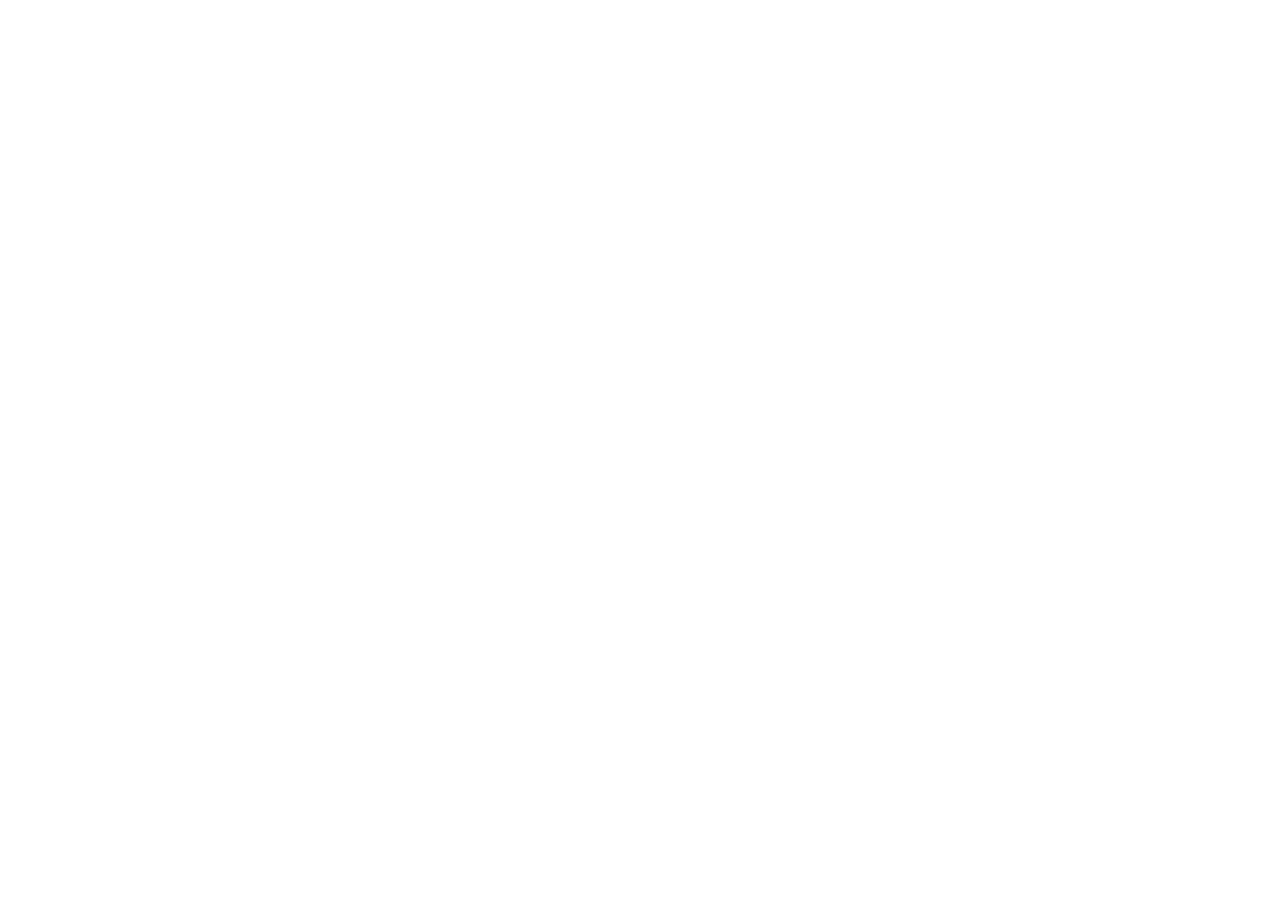
==== index.html @ b76dc9c8 "feat: scaffold public Travel Notebook site" ====
<!doctype html>
<html lang="vi"><head><meta charset="utf-8"><meta name="viewport" content="width=device-width,initial-scale=1"><meta name="theme-color" content="#f8f7f2"><meta name="description" content="Travel Notebook: thư viện du lịch có nguồn, bản đồ, check-in, ẩm thực, khách sạn, chi phí và điều cần tránh."><meta property="og:title" content="Travel Notebook — Cẩm nang du lịch có nguồn"><meta property="og:description" content="Khám phá Macau tháng 12/2026 cùng cẩm nang du lịch chi tiết."><title>Travel Notebook — Cẩm nang du lịch có nguồn</title><link rel="icon" href="data:image/svg+xml,%3Csvg xmlns='http://www.w3.org/2000/svg' viewBox='0 0 64 64'%3E%3Crect width='64' height='64' rx='15' fill='%23163d34'/%3E%3Ctext x='32' y='43' text-anchor='middle' font-size='42' fill='%23ffdf9f'%3E%E2%97%88%3C/text%3E%3C/svg%3E"><link rel="stylesheet" href="./assets/site.css"><link rel="preconnect" href="https://upload.wikimedia.org"><link rel="preconnect" href="https://thumb.wikimedia.org"></head><body data-page="home"><div id="app"></div><script type="module" src="./assets/app.js"></script></body></html>
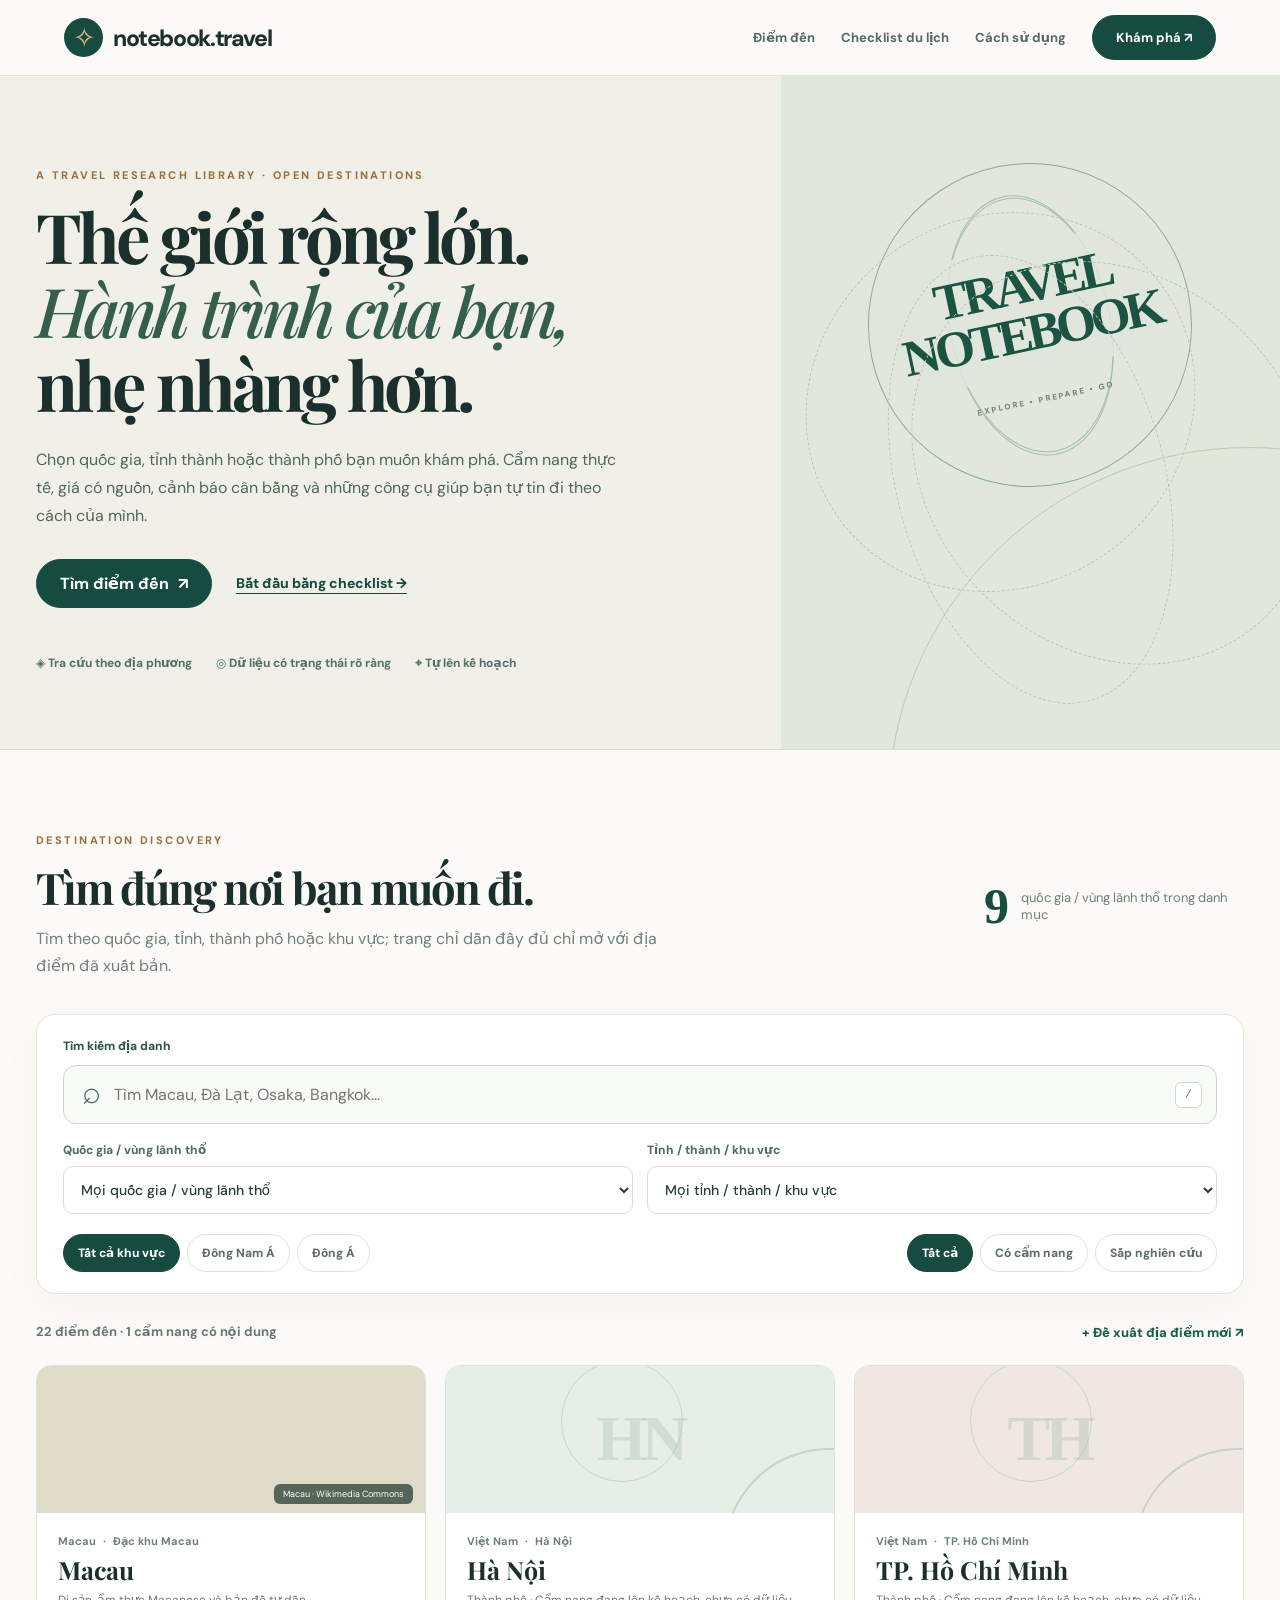
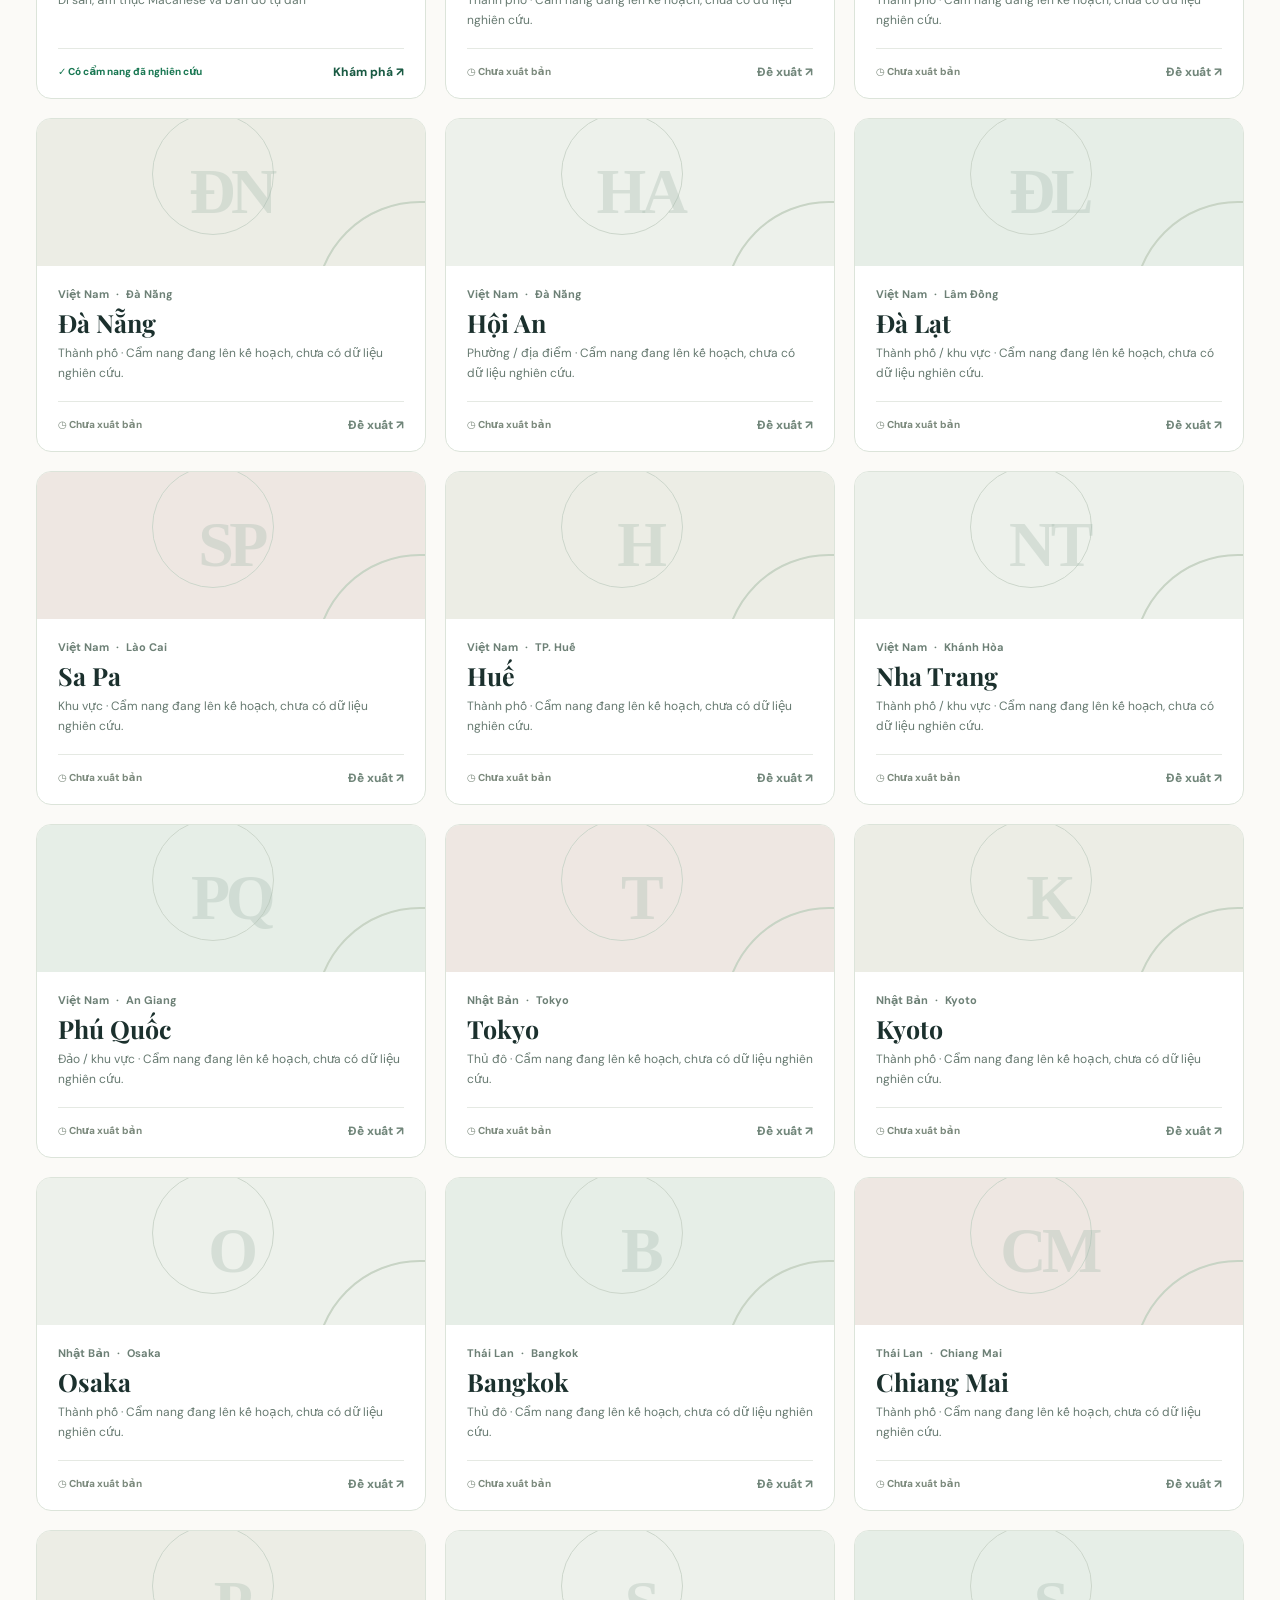
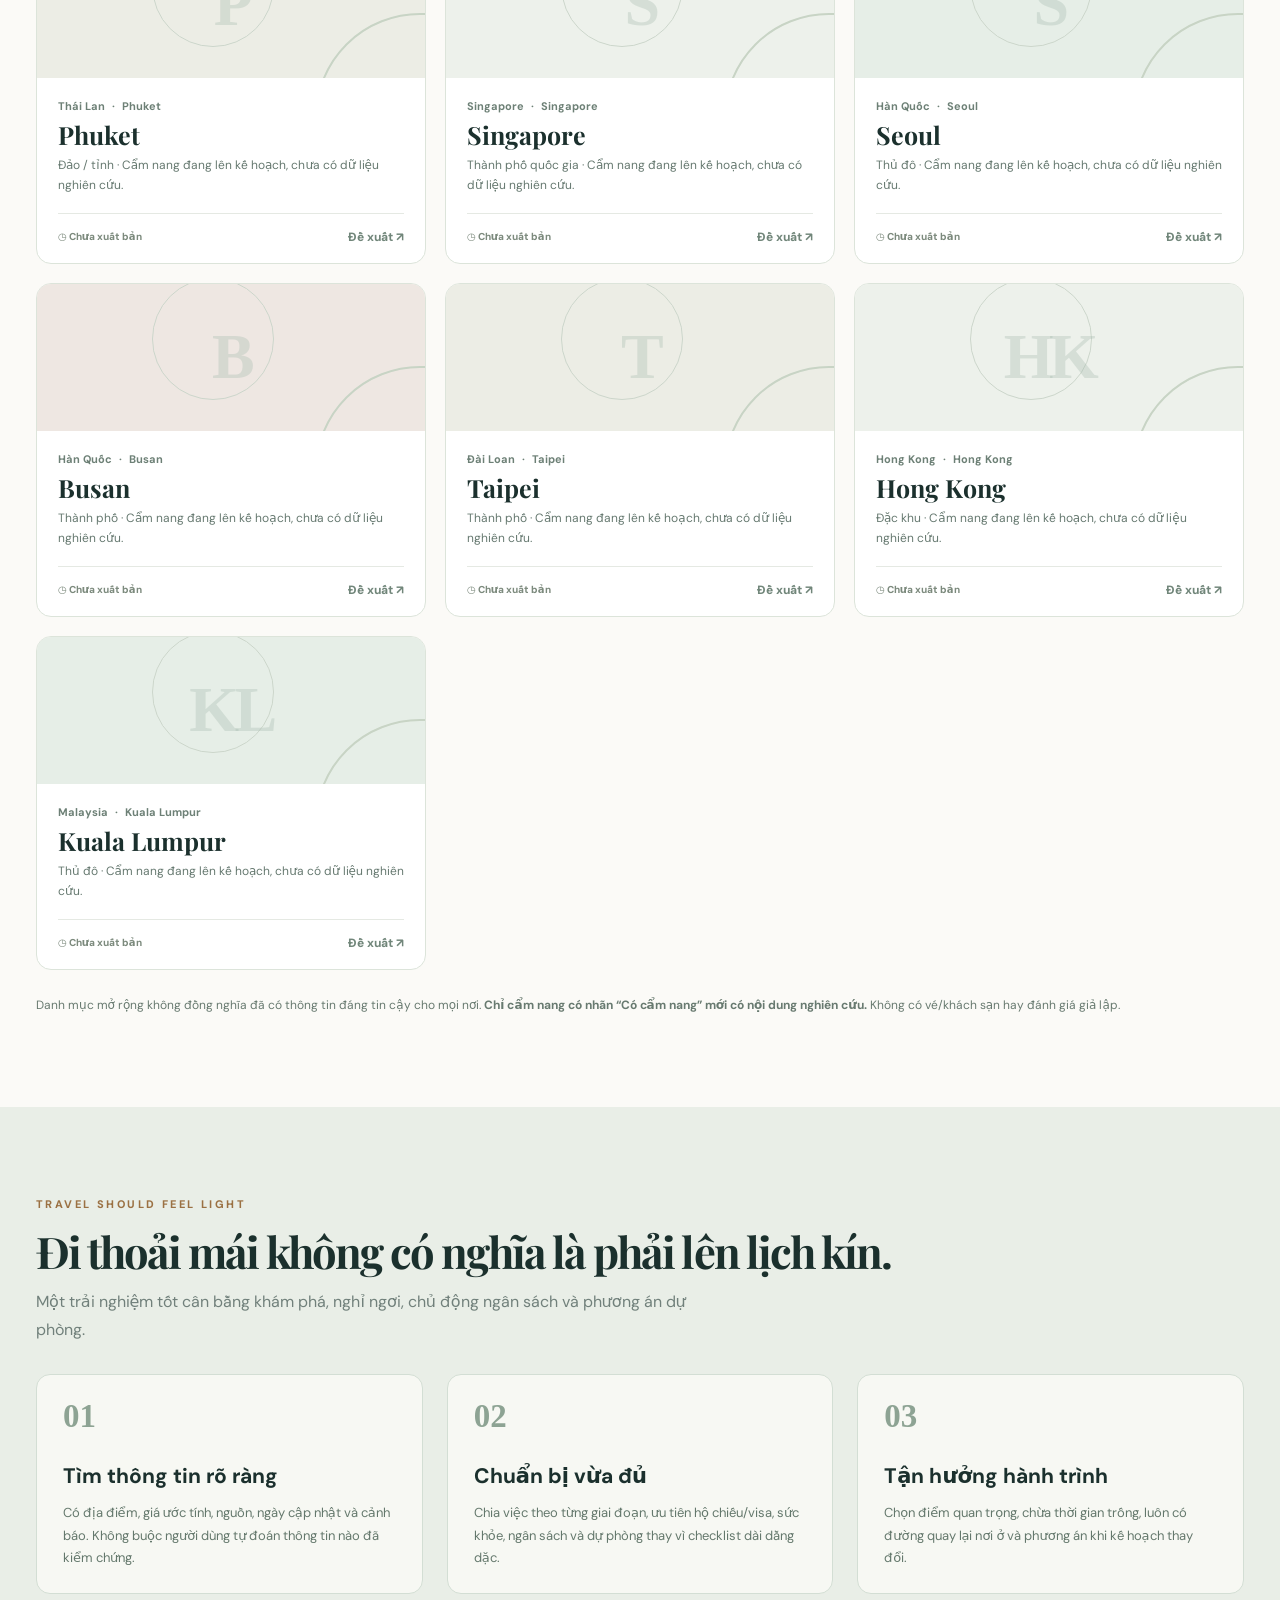
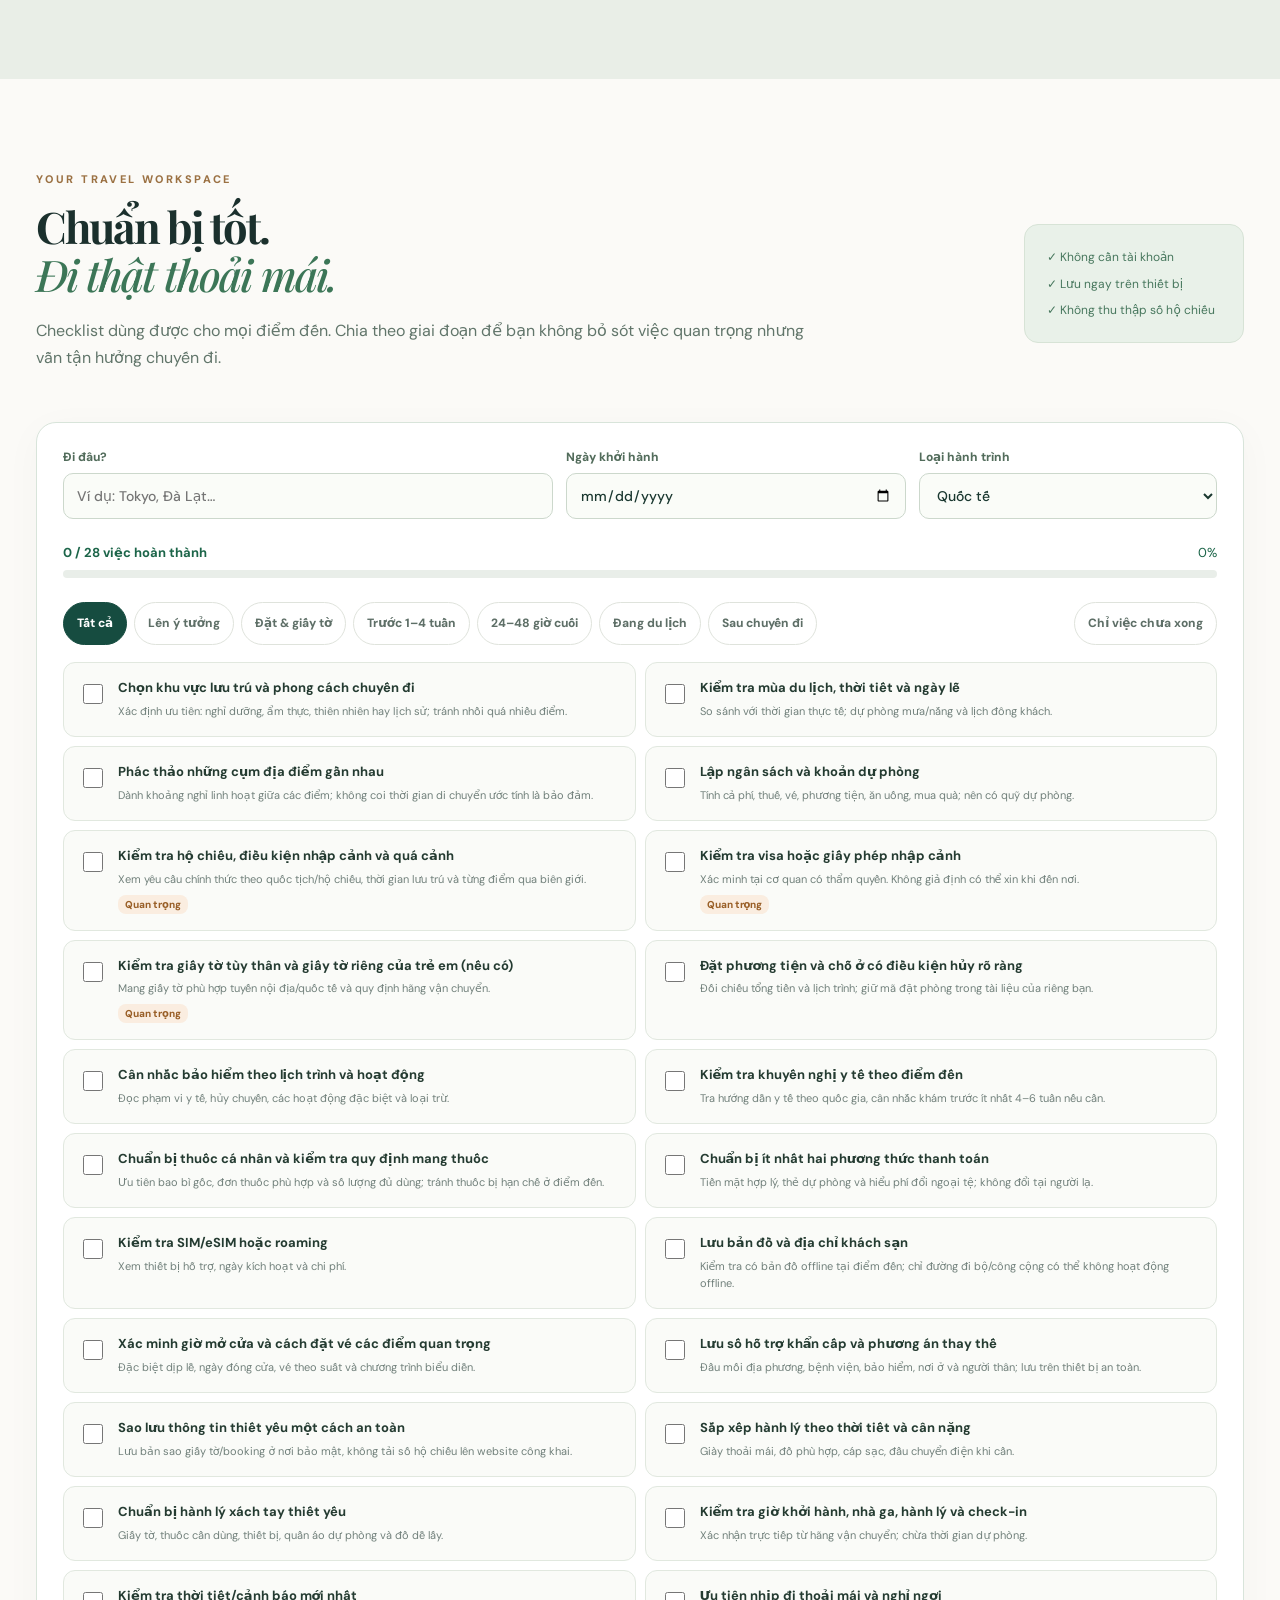
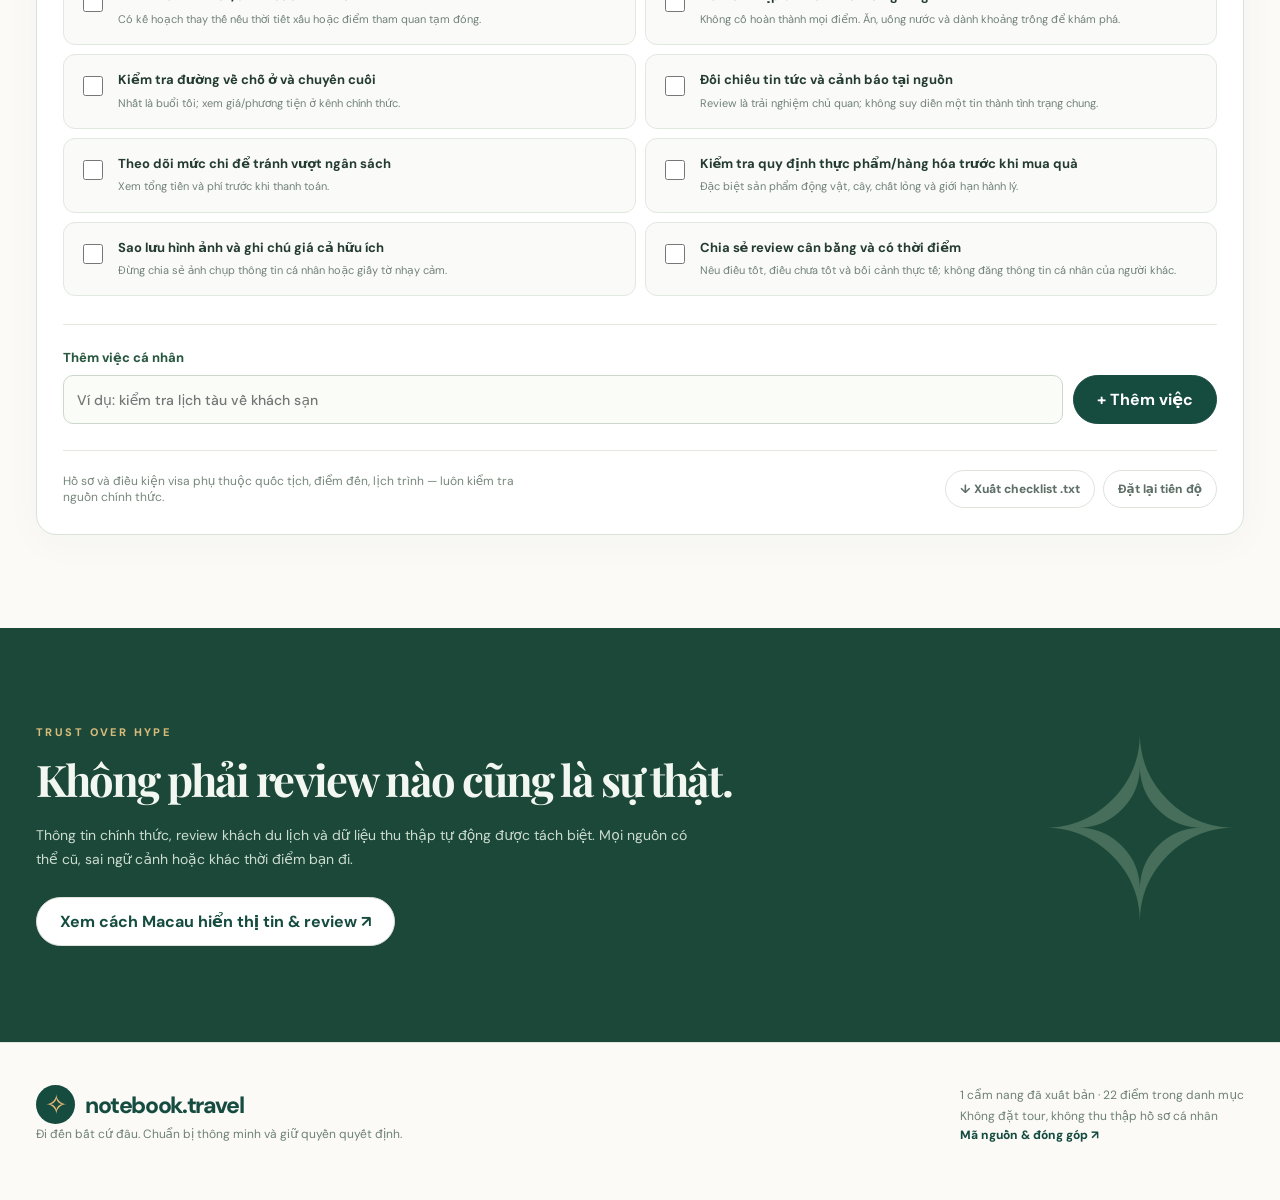
==== commit c584bd95: "seo: make homepage multi-destination, accessible and load new editorial CSS" ====
--- a/index.html
+++ b/index.html
@@ -1,2 +1,2 @@
 <!doctype html>
-<html lang="vi"><head><meta charset="utf-8"><meta name="viewport" content="width=device-width,initial-scale=1"><meta name="theme-color" content="#f8f7f2"><meta name="description" content="Travel Notebook: thư viện du lịch có nguồn, bản đồ, check-in, ẩm thực, khách sạn, chi phí và điều cần tránh."><meta property="og:title" content="Travel Notebook — Cẩm nang du lịch có nguồn"><meta property="og:description" content="Khám phá Macau tháng 12/2026 cùng cẩm nang du lịch chi tiết."><title>Travel Notebook — Cẩm nang du lịch có nguồn</title><link rel="icon" href="data:image/svg+xml,%3Csvg xmlns='http://www.w3.org/2000/svg' viewBox='0 0 64 64'%3E%3Crect width='64' height='64' rx='15' fill='%23163d34'/%3E%3Ctext x='32' y='43' text-anchor='middle' font-size='42' fill='%23ffdf9f'%3E%E2%97%88%3C/text%3E%3C/svg%3E"><link rel="stylesheet" href="./assets/site.css"><link rel="preconnect" href="https://upload.wikimedia.org"><link rel="preconnect" href="https://thumb.wikimedia.org"></head><body data-page="home"><div id="app"></div><script type="module" src="./assets/app.js"></script></body></html>+<html lang="vi"><head><meta charset="utf-8"><meta name="viewport" content="width=device-width,initial-scale=1"><meta name="theme-color" content="#f8f7f2"><meta name="description" content="Travel Notebook: thư viện du lịch có nguồn, bản đồ, check-in, ẩm thực, khách sạn, chi phí và điều cần tránh."><meta property="og:title" content="Travel Notebook — Cẩm nang du lịch có nguồn"><meta property="og:description" content="Khám phá nhiều quốc gia, tỉnh và thành phố. Bộ lọc địa điểm, checklist chuẩn bị chuyến đi và cẩm nang đáng tin cậy."><title>Travel Notebook — Cẩm nang du lịch có nguồn</title><link rel="icon" href="data:image/svg+xml,%3Csvg xmlns='http://www.w3.org/2000/svg' viewBox='0 0 64 64'%3E%3Crect width='64' height='64' rx='15' fill='%23163d34'/%3E%3Ctext x='32' y='43' text-anchor='middle' font-size='42' fill='%23ffdf9f'%3E%E2%97%88%3C/text%3E%3C/svg%3E"><link rel="stylesheet" href="./assets/site.css"><link rel="stylesheet" href="./assets/home.css"><link rel="preconnect" href="https://upload.wikimedia.org"><link rel="preconnect" href="https://thumb.wikimedia.org"></head><body data-page="home"><a class="discoveryskip" href="#main-content">Bỏ qua điều hướng</a><div id="app"></div><script type="module" src="./assets/app.js"></script></body></html>
--- a/assets/site.css
+++ b/assets/site.css
@@ -0,0 +1,5 @@
+
+@import url('https://fonts.googleapis.com/css2?family=DM+Sans:wght@400;500;600;700;800&family=Playfair+Display:wght@500;600;700&display=swap');
+:root{--ink:#1b302d;--muted:#71807b;--green:#164c40;--mint:#e8f0e8;--cream:#f8f7f2;--gold:#eabb75;--line:#dfe3dc;--white:#fff;--soft:#f1f1e9}*{box-sizing:border-box}html{scroll-behavior:smooth}body{font-family:'DM Sans',system-ui,sans-serif;margin:0;background:var(--cream);color:var(--ink)}button,input,select{font:inherit}button{cursor:pointer}a{color:inherit;text-decoration:none}img{display:block;width:100%;height:100%;object-fit:cover}h1,h2,h3,p{margin:0}h1,h2,.serif{font-family:'Playfair Display',Georgia,serif;letter-spacing:-.045em}h1{font-size:clamp(46px,6.3vw,94px);line-height:1.04}h2{font-size:clamp(31px,3.4vw,51px);line-height:1.1}h3{font-size:21px;line-height:1.22}small,.muted{color:var(--muted)}p{line-height:1.73}header{height:76px;display:flex;align-items:center;justify-content:space-between;padding:0 max(5vw,22px);background:rgba(248,247,242,.96);position:sticky;top:0;z-index:100;backdrop-filter:blur(15px);border-bottom:1px solid var(--line)}.brand{display:flex;align-items:center;gap:10px;font-size:23px;font-weight:800;letter-spacing:-.06em}.brand-icon{width:39px;height:39px;border-radius:50%;display:grid;place-items:center;color:var(--gold);background:var(--green);font-size:27px}.nav-right{display:flex;gap:26px;align-items:center;font-size:13px;font-weight:700}.nav-right a:hover{color:#458d72}.pill,.action{background:var(--green);color:white;border:1px solid var(--green);display:inline-flex;padding:13px 23px;border-radius:40px;font-weight:700;gap:9px;align-items:center;justify-content:center;transition:transform .2s,background .2s}.pill:hover,.action:hover{transform:translateY(-2px);background:#26775f}.pill.light{background:var(--white);color:var(--green);border-color:var(--line)}.container{width:min(1270px,calc(100% - 72px));margin:auto}.eyebrow{text-transform:uppercase;letter-spacing:.22em;font-weight:800;font-size:11px;color:#9b7143;margin-bottom:17px}.hero{min-height:640px;position:relative;overflow:hidden;display:flex;align-items:flex-end;color:#fff}.hero:before{content:"";position:absolute;inset:0;background:linear-gradient(90deg,rgba(7,27,25,.86) 0%,rgba(4,27,24,.34) 77%),linear-gradient(0deg,#10261dbb,transparent 60%);z-index:1}.hero-img{position:absolute;inset:0;background-size:cover;background-position:center}.hero-inner{width:min(1270px,calc(100% - 72px));margin:0 auto;position:relative;z-index:2;padding:90px 0 83px}.hero-inner h1{max-width:850px}.hero-inner p{max-width:640px;font-size:17px;color:#e8eee5;margin:25px 0 34px}.hero-stats{display:flex;flex-wrap:wrap;gap:17px;margin-top:38px}.hero-stats span{border:1px solid #ffffff55;border-radius:40px;padding:9px 14px;font-weight:600;font-size:12px;backdrop-filter:blur(10px)}.section{padding:78px 0}.section-header{display:flex;align-items:end;justify-content:space-between;gap:25px;margin-bottom:30px}.section-header p{margin-top:13px;max-width:660px;color:var(--muted)}.grid{display:grid;grid-template-columns:repeat(3,minmax(0,1fr));gap:22px}.grid.two{grid-template-columns:repeat(2,minmax(0,1fr))}.grid.four{grid-template-columns:repeat(4,minmax(0,1fr))}.card{border-radius:16px;border:1px solid var(--line);overflow:hidden;background:#fff;box-shadow:0 4px 20px #182c2705}.card-img{height:215px;overflow:hidden;background:var(--soft)}.card-img img{transition:transform .5s}.card:hover img{transform:scale(1.055)}.card-body{padding:23px}.card-body p{font-size:13px;color:var(--muted);margin:11px 0;line-height:1.65}.tag{display:inline-block;font-size:11px;font-weight:800;color:#527165;letter-spacing:.05em;border:1px solid #d6e6dc;border-radius:20px;padding:6px 10px;background:#eef5ec;margin-bottom:12px}.line{border-top:1px solid var(--line);margin:18px 0}.price{color:#a26b2c;font-weight:800}.card-footer{display:flex;justify-content:space-between;align-items:center;gap:9px;font-size:12px}.card-footer a{color:var(--green);font-weight:800}.card-footer a:hover{text-decoration:underline}.overview-wrap{background:#fff;border-bottom:1px solid var(--line)}.facts{display:grid;grid-template-columns:repeat(4,1fr);gap:8px;padding:23px 0}.fact{padding:7px 22px;border-right:1px solid var(--line)}.fact:first-child{padding-left:0}.fact:last-child{border:0}.fact span{display:block;font-size:11px;text-transform:uppercase;letter-spacing:.15em;color:#83918b;font-weight:800;margin-bottom:9px}.fact b{font-family:'Playfair Display',serif;font-size:25px}.tabs-shell{position:sticky;top:76px;z-index:70;border-bottom:1px solid var(--line);background:#fafaf5ef;backdrop-filter:blur(20px)}.tabs{display:flex;overflow:auto;scrollbar-width:none;gap:6px;white-space:nowrap}.tabs::-webkit-scrollbar{display:none}.tab{background:transparent;border:0;border-bottom:3px solid transparent;padding:23px 16px 19px;font-size:13px;font-weight:800;color:#81908a}.tab.active{color:var(--green);border-color:var(--green)}.tab:hover{color:var(--green)}.tab-panel{min-height:550px}.intro{font-size:16px;color:#6e7d76;max-width:770px;margin:18px 0 24px}.info-strip{display:flex;gap:15px;padding:20px 24px;border-radius:13px;background:#e7f0e8;border:1px solid #d0e3d5;margin:25px 0;font-size:14px;line-height:1.6}.info-strip.warning{background:#fff2e4;border-color:#f0dbc5}.info-strip strong{display:block;margin-bottom:4px}.split{display:grid;grid-template-columns:1.2fr 1fr;gap:26px}.panel{padding:25px;border-radius:15px;background:#fff;border:1px solid var(--line)}.panel h3{margin-bottom:14px}.list-lines>div{padding:15px 0;border-bottom:1px solid var(--line)}.list-lines>div:last-child{border:0}.list-lines small{display:block;font-size:12px;margin-top:5px}.table-wrap{overflow:auto;border:1px solid var(--line);border-radius:14px;background:#fff}table{width:100%;border-collapse:collapse;text-align:left}th{font-size:11px;letter-spacing:.13em;text-transform:uppercase;background:#eff2eb;color:#65756e}th,td{padding:17px 19px;border-bottom:1px solid var(--line);vertical-align:top}td{font-size:14px}tr:last-child td{border:0}.control-bar{display:flex;gap:10px;flex-wrap:wrap;margin:21px 0 28px;align-items:center}.chip{padding:10px 14px;border:1px solid var(--line);border-radius:28px;color:#5e6f67;background:#fff;font-size:12px;font-weight:800}.chip.selected,.chip:hover{border-color:var(--green);background:var(--green);color:white}.search{min-width:220px;padding:12px 17px;border:1px solid var(--line);border-radius:25px;background:#fff;outline:none;flex:1;max-width:310px}.search:focus,input:focus{border-color:#4c9e81;outline:2px solid #d4ecdf}.calculator{background:#143e35;color:#fff;padding:28px;border-radius:18px}.calculator h3{color:#fff}.calculator label{display:block;color:#c6dacf;font-size:12px;margin:12px 0 7px;font-weight:700}.calculator input{width:100%;border:1px solid #ffffff66;border-radius:10px;padding:13px;background:#ffffff13;color:white}.calculator input::-webkit-inner-spin-button{opacity:.7}.calc-result{font-family:'Playfair Display',serif;color:#f9d18a;font-size:30px;font-weight:700;margin:17px 0 4px}.input-grid{display:grid;grid-template-columns:repeat(2,1fr);gap:8px 14px}.geo-layout{display:grid;grid-template-columns:1fr 300px;gap:20px}.map-box{height:580px;border-radius:17px;overflow:hidden;background:#e6eadd;border:1px solid var(--line)}.map-links{height:580px;overflow:auto;border:1px solid var(--line);background:#fff;border-radius:15px}.map-links a{display:block;padding:14px 17px;border-bottom:1px solid var(--line);font-size:13px;font-weight:700}.map-links a small{display:block;font-weight:400;margin-top:6px}.map-links a:hover{background:#eff4ee}.caution{display:grid;grid-template-columns:40px 1fr;gap:15px;margin-bottom:14px;padding:24px;background:#fff;border:1px solid var(--line);border-radius:14px}.caution .number{font-family:'Playfair Display',serif;font-weight:700;font-size:27px;color:#bc8041}.caution h3{font-size:17px;margin-bottom:8px}.caution p{font-size:13px;color:var(--muted)}.timeline{border-left:2px solid #bdcfbc;margin-left:20px;padding-left:30px}.timeline-item{position:relative;padding:8px 0 29px}.timeline-item:before{content:'';position:absolute;left:-38px;top:13px;width:13px;height:13px;border-radius:50%;background:var(--gold);border:4px solid var(--cream)}.timeline-item h3{font-size:23px;margin-bottom:12px}.timeline-item p{color:var(--muted)}.subtle{color:var(--muted);font-size:12px}.sources a{display:flex;align-items:center;justify-content:space-between;border-bottom:1px solid var(--line);padding:16px 0;gap:20px;font-size:13px;color:var(--green);font-weight:700;overflow-wrap:anywhere}.sources a:hover{text-decoration:underline}.dark-section{background:#143c33;color:#fff;padding:70px 0}.dark-section h2{max-width:760px}.dark-section p{color:#d5e5dc;margin-top:14px;max-width:650px}footer{border-top:1px solid var(--line);padding:42px 0 55px;color:#6e8077;font-size:12px}.footrow{display:flex;justify-content:space-between;gap:22px;flex-wrap:wrap}.footrow a{color:var(--green);font-weight:800}.card .meta{display:flex;justify-content:space-between;gap:9px;color:#8b9c92;font-size:11px;font-weight:700;margin:5px 0}.section-tone{background:#eef0e9}.destination{display:flex;background:white;min-height:340px;border-radius:21px;overflow:hidden;border:1px solid var(--line)}.destination .image{flex:1;background-position:center;background-size:cover}.destination .dest-text{flex:1;padding:45px}.destination h2{margin:10px 0 16px}.destination p{color:var(--muted);margin-bottom:20px}.coming{min-height:170px;border:1px dashed #a9b8ac;border-radius:20px;display:grid;place-items:center;text-align:center;color:#77867e;padding:25px}.spark{font-size:16px;color:#d7a95c}.credit{font-size:12px;margin-top:20px;color:var(--muted)}.empty{padding:40px;color:var(--muted);text-align:center}.counter{font-variant-numeric:tabular-nums}.sr-only{position:absolute;width:1px;height:1px;padding:0;margin:-1px;overflow:hidden;clip:rect(0,0,0,0);white-space:nowrap;border:0}::selection{background:#d9bf89;color:#16392f}
+@media(max-width:1050px){.grid.four{grid-template-columns:repeat(2,1fr)}.grid{grid-template-columns:repeat(2,minmax(0,1fr))}.geo-layout{grid-template-columns:1fr}.map-links{height:230px}.split{grid-template-columns:1fr}.facts{grid-template-columns:repeat(2,1fr)}.fact:nth-child(2){border:0}}
+@media(max-width:650px){header{height:65px;padding:0 19px}.tabs-shell{top:65px}.brand{font-size:20px}.nav-right{gap:10px}.nav-right .optional{display:none}.container,.hero-inner{width:calc(100% - 36px)}.hero{min-height:620px}.hero-inner{padding:65px 0}.hero-stats{gap:8px}.hero-stats span{font-size:10px}.section{padding:53px 0}.section-header{display:block}.section-header .pill{margin-top:18px}.grid,.grid.two,.grid.four{grid-template-columns:1fr}.facts{grid-template-columns:repeat(2,1fr)}.fact{padding:13px}.fact:nth-child(odd){padding-left:0}.fact b{font-size:21px}.tab{padding:18px 12px;font-size:12px}.card-img{height:230px}.destination{display:block}.destination .image{height:250px}.destination .dest-text{padding:27px}.geo-layout{grid-template-columns:1fr}.map-box{height:440px}th,td{padding:13px 10px;font-size:12px}.calculator{padding:21px}.input-grid{grid-template-columns:1fr 1fr}.footrow{display:block}.footrow p{margin:14px 0}.nav-right a.pill{padding:11px 14px}.split{gap:15px}}
--- a/assets/home.css
+++ b/assets/home.css
@@ -0,0 +1,119 @@
+/* Multi-destination homepage, mobile-first upgrades. City guide stylesheet remains unchanged. */
+html{scroll-padding-top:100px}
+:focus-visible{outline:3px solid #a5672d!important;outline-offset:3px}
+.global-header{background:#fbfaf7}
+.global-header .nav-right a:not(.pill){font-size:13px;color:#566960;font-weight:700;white-space:nowrap}
+.global-header .nav-right a:not(.pill):hover{color:#134938}
+.discoveryskip{position:absolute;transform:translateY(-400%);top:0;background:#fff;padding:12px;z-index:999}
+.discoveryskip:focus{transform:none}
+.discovery-hero{position:relative;min-height:565px;display:grid;grid-template-columns:minmax(0,1fr) minmax(280px,39%);overflow:hidden;background:#f0f0e8;border-bottom:1px solid #d8ded5}
+.hero-editorial{padding:92px 0 78px;position:relative;z-index:2;margin-left:max(calc((100vw - 1270px)/2),36px);width:auto}
+.hero-editorial h1{font-family:'Playfair Display',Georgia,serif;letter-spacing:-.056em;font-size:clamp(48px,5.35vw,78px);line-height:1.08;max-width:760px}
+.hero-editorial h1 em{color:#365e4d;font-weight:500}
+.hero-editorial p{max-width:600px;margin-top:25px;font-size:16px;color:#51665d;line-height:1.75}
+.hero-primary{display:flex;gap:24px;align-items:center;flex-wrap:wrap;margin-top:29px}
+.hero-secondary{font-size:14px;color:#174b39;font-weight:800;text-decoration:underline;text-underline-offset:5px}
+.hero-trust{display:flex;flex-wrap:wrap;gap:14px 24px;margin-top:47px;color:#547066;font-size:12px;font-weight:700}
+.hero-aside{position:relative;background:#e1e7db;display:grid;place-items:center;overflow:hidden}
+.hero-aside:before{content:'';position:absolute;width:720px;height:720px;border:1px solid #bacbb5;border-radius:50%;right:-330px;bottom:-420px}
+.globe-outline{width:min(65%,350px);aspect-ratio:1;border-radius:50%;border:1.4px solid #8eab9a;display:flex;align-items:center;justify-content:center;flex-direction:column;position:relative;color:#1c5443;transform:rotate(-12deg)}
+.globe-outline:before,.globe-outline:after{content:'';position:absolute;inset:10% 25%;border:1px solid #a5bdaf;border-radius:50%}
+.globe-outline:after{inset:25% 9%;transform:rotate(90deg)}
+.globe-outline span{font-family:Georgia,serif;font-size:clamp(31px,4vw,66px);line-height:.94;letter-spacing:-.09em;font-weight:700;text-align:center;z-index:1;background:#e1e7dbd9;padding:16px 7px}
+.globe-outline small{font-size:8px;letter-spacing:.24em;margin-top:22px;z-index:1;font-weight:800}
+.route-lines span{position:absolute;border:1px dashed #b5c7b7;border-radius:50%;width:80%;height:55%;transform:rotate(-35deg);top:21%;left:4%}
+.route-lines span:nth-child(2){transform:rotate(45deg);width:87%;left:23%;top:30%}
+.route-lines span:nth-child(3){transform:rotate(75deg);width:92%;height:40%;top:40%}
+.directory-section{padding:83px 0 91px;background:#fbfaf7}
+.directory-head{align-items:center}
+.directory-head .section-header p{max-width:600px}
+.directory-snapshot{display:flex;align-items:center;gap:12px;max-width:260px;color:#6d8076;font-size:13px}
+.directory-snapshot strong{font-size:50px;font-family:Georgia,serif;color:#174c3e;line-height:1}
+.directory-controls{padding:23px 26px 21px;background:#fff;border:1px solid #dfe6dd;border-radius:19px;box-shadow:0 12px 45px #25372908;margin-top:34px}
+.directory-search-label{display:block;color:#2d5648;font-size:12px;font-weight:800;margin-bottom:11px}
+.directory-search-wrap{display:flex;align-items:center;position:relative}
+.directory-search-wrap input{font-family:inherit;width:100%;font-size:16px;min-height:59px;padding:17px 48px 17px 50px;border:1px solid #cbd9ce;background:#f7faf6;color:#203d31;border-radius:13px;outline:none}
+.directory-search-wrap input:focus{border-color:#39785b;background:white}
+.search-icon{position:absolute;left:19px;font-size:32px;color:#486e59;line-height:1;top:11px}
+.directory-search-wrap kbd{position:absolute;right:15px;background:white;border:1px solid #cbd9ce;padding:5px 9px;border-radius:6px;font-size:12px;color:#647b6f}
+.directory-selects{display:grid;grid-template-columns:repeat(2,minmax(0,1fr));gap:14px;margin-top:18px}
+.directory-selects label{font-size:12px;font-weight:800;color:#526c60}
+.directory-selects select{display:block;margin-top:8px;width:100%;background:#fff;border:1px solid #d5ded4;border-radius:10px;padding:13px 13px;min-height:48px;color:#263e34;font:inherit;font-weight:500;font-size:14px}
+.directory-filterbar{display:flex;justify-content:space-between;align-items:center;gap:14px;margin-top:20px;flex-wrap:wrap}
+.directory-filterbar [role=group]{display:flex;flex-wrap:wrap;gap:7px}
+.directory-toolbar{display:flex;justify-content:space-between;align-items:center;gap:10px;margin:27px 0 21px;color:#68796f;font-size:13px;font-weight:700}
+.directory-toolbar a{color:#185d45;font-weight:800}
+.directory-grid{display:grid;grid-template-columns:repeat(3,minmax(0,1fr));gap:19px}
+.directory-card{border-radius:15px;background:#fff;border:1px solid #dce4da;overflow:hidden;display:flex;flex-direction:column;min-height:334px;transition:box-shadow .15s,transform .15s}
+.directory-card:hover{box-shadow:0 15px 36px #173b2912;transform:translateY(-2px)}
+.directory-photo,.directory-art{height:147px;position:relative;overflow:hidden}
+.directory-photo{background-size:cover;background-position:center 55%;background-color:#dfddca}
+.photo-credit{position:absolute;bottom:9px;right:12px;padding:4px 9px;border-radius:6px;color:#fff;font-size:9px;background:#233a31ba}
+.directory-art{background:#edf1eb;display:flex;align-items:center;justify-content:center}
+.directory-card:nth-child(4n+2) .directory-art{background:#e6eee7}
+.directory-card:nth-child(4n+3) .directory-art{background:#eee7e2}
+.directory-card:nth-child(4n+4) .directory-art{background:#ecede5}
+.directory-art-mark{font-size:64px;font-weight:700;font-family:Georgia,serif;color:#a6baaf55;letter-spacing:-.07em;z-index:1}
+.directory-art-lines{position:absolute;width:210px;height:210px;border-radius:50%;right:-100px;bottom:-145px;border:2px solid #c8d4c5}
+.directory-art-lines:before{content:'';position:absolute;width:120px;height:120px;left:-165px;top:-90px;border:1px solid #ccd6cb;border-radius:50%}
+.directory-body{padding:21px 21px 18px;display:flex;flex:1;flex-direction:column}
+.directory-meta{display:flex;gap:7px;align-items:center;flex-wrap:wrap;color:#6d8076;font-size:11px;font-weight:700}
+.directory-body h3{font-family:'Playfair Display',serif;font-size:25px;margin:7px 0 5px}
+.directory-body p{font-size:12px;color:#667970;line-height:1.7;flex:1;margin-bottom:16px}
+.directory-end{display:flex;justify-content:space-between;align-items:center;gap:8px;padding-top:15px;border-top:1px solid #e5e9e3}
+.availability{font-weight:800;font-size:10px;line-height:1.5;max-width:65%}
+.is-ready{color:#1a7853}.is-pending{color:#7c8a7d}.directory-link{font-size:12px;white-space:nowrap;font-weight:800;color:#195a43}
+.directory-link.quiet{color:#71867a}
+.directory-disclaimer{font-size:12px;color:#687a70;line-height:1.75;margin:25px 0 0}
+.directory-empty{grid-column:1/-1;border:1px dashed #b4c7b5;border-radius:16px;padding:45px;text-align:center;background:#f5f7f2}
+.directory-empty h3{margin:10px 0}.directory-empty p{max-width:470px;margin:auto auto 18px;color:#6f8074}.empty-symbol{font-size:38px}
+.value-section{padding:90px 0 85px;background:#e9eee7}
+.value-grid{display:grid;grid-template-columns:repeat(3,minmax(0,1fr));gap:24px}
+.value-grid>div{padding:23px 26px;background:#f7f8f3;border:1px solid #d3ded4;border-radius:14px}
+.value-number{display:block;color:#8da393;font-size:33px;font-weight:700;font-family:Georgia,serif;margin-bottom:29px}
+.value-grid h3{margin-bottom:13px;font-size:21px}
+.value-grid p{font-size:13px;color:#64786c}
+.prep-section{background:#fbfaf7;padding:93px 0}
+.prep-top{display:flex;align-items:center;justify-content:space-between;gap:30px;margin-bottom:26px}
+.prep-top h2 em{font-weight:500;color:#3c7657}
+.prep-top .intro{color:#61756a}
+.prep-note{font-size:12px;line-height:2.2;color:#47775d;background:#e9f1e9;border:1px solid #d7e3d6;padding:19px 22px;border-radius:14px;min-width:220px}
+.prep-box{background:#fff;border:1px solid #d8e4da;border-radius:20px;box-shadow:0 8px 39px #19332508;padding:26px}
+.prep-fields{display:grid;grid-template-columns:1.15fr .8fr .7fr;gap:13px}
+.prep-fields label{font-size:12px;color:#526c5b;font-weight:800}
+.prep-fields input,.prep-fields select,.prep-custom input{display:block;width:100%;margin-top:8px;padding:12px 13px;min-height:46px;border-radius:10px;border:1px solid #ccd8cc;background:#fafcf8;font:inherit;font-weight:500;color:#1a3830;font-size:14px}
+.prep-status{margin-top:25px}
+.prep-summary{display:flex;justify-content:space-between;gap:9px;font-size:13px;color:#1c6549;margin-bottom:9px}
+.prep-track{width:100%;height:8px;border-radius:10px;background:#e9eee9;overflow:hidden}
+#prep-progress{height:100%;width:0;background:#34775a;border-radius:10px;transition:width .25s}
+.prep-filter{display:flex;justify-content:space-between;align-items:center;gap:14px;flex-wrap:wrap;margin:24px 0 17px}
+.prep-pills{display:flex;flex-wrap:wrap;gap:7px}
+.prep-filter .chip{min-height:43px;padding:10px 13px}
+.prep-tasks{display:grid;grid-template-columns:repeat(2,minmax(0,1fr));gap:9px}
+.prep-row{display:flex;align-items:flex-start;gap:12px;padding:16px 15px;background:#fafbf8;border:1px solid #e1e8df;border-radius:12px;cursor:pointer;position:relative}
+.prep-row input{margin-top:5px;accent-color:#276b4d;width:20px;height:20px;flex-shrink:0;cursor:pointer}
+.prep-row:hover{border-color:#adcdb7}.prep-row.prep-done{background:#f0f5ef}
+.prep-copy{display:block;flex:1;min-width:0}
+.prep-copy strong{font-size:13px;display:block;line-height:1.45;color:#243b31}
+.prep-done .prep-copy strong{text-decoration:line-through;color:#819387}
+.prep-copy small{margin-top:5px;display:block;font-size:11px;line-height:1.55}
+.prep-copy em{display:inline-block;margin-top:7px;color:#995f27;background:#faede0;padding:3px 7px;font-size:10px;font-weight:800;font-style:normal;border-radius:8px}
+.prep-remove{background:transparent;border:0;border-radius:50%;width:28px;height:28px;font-size:20px;color:#737d71;align-self:center}
+.prep-remove:hover{color:#a03f25;background:#f9e9e5}
+.prep-empty{grid-column:1/-1;background:#f6faf6;border:1px dashed #cbdccd;border-radius:12px;padding:28px;text-align:center;font-size:13px;color:#627e6c}
+.prep-custom{margin-top:28px;border-top:1px solid #e3e9e1;padding-top:21px}
+.prep-custom>label{font-size:13px;font-weight:800;color:#285940}
+.prep-add{display:flex;gap:10px;margin-top:8px}
+.prep-add input{margin:0;flex:1}.prep-add .pill{white-space:nowrap}
+.prep-bottom{display:flex;align-items:center;justify-content:space-between;gap:18px;flex-wrap:wrap;margin-top:26px;padding-top:19px;border-top:1px solid #e2e8e0}
+.prep-bottom span{font-size:12px;color:#76877b;max-width:470px}
+.prep-bottom>div{display:flex;flex-wrap:wrap;gap:8px}
+.research-foot{background:#1b4839;color:#f3f7f1;padding:82px 0;overflow:hidden}
+.research-foot .container{display:flex;align-items:center;justify-content:space-between;gap:30px}
+.research-foot h2{max-width:770px}.research-foot p{color:#ccdcd0;margin:19px 0 25px;max-width:670px;font-size:14px}
+.research-foot .eyebrow{color:#d8bb7a}.research-foot-mark{font-family:Georgia,serif;font-size:250px;color:#9bbb9c55;line-height:1}
+.global-footer{background:#fbfaf7}
+@media(max-width:1100px){.directory-grid{grid-template-columns:repeat(2,minmax(0,1fr))}.discovery-hero{grid-template-columns:1fr 32%}.hero-editorial{margin-left:35px}}
+@media(max-width:770px){.discovery-hero{display:block;min-height:unset}.hero-editorial{margin:0 auto;width:calc(100% - 40px);padding:65px 0 54px}.hero-editorial h1{font-size:clamp(41px,9vw,64px)}.hero-editorial p{font-size:15px}.hero-aside{display:none}.hero-trust{margin-top:29px;gap:10px 18px}.directory-section,.prep-section,.value-section{padding:60px 0}.directory-selects{grid-template-columns:1fr}.directory-snapshot{margin-top:20px}.prep-top{display:block}.prep-note{margin-top:20px;display:inline-block}.prep-fields{grid-template-columns:1fr 1fr}.prep-fields label:first-child{grid-column:1/-1}.prep-tasks{grid-template-columns:1fr}.value-grid{grid-template-columns:1fr}.research-foot-mark{display:none}.global-header .nav-right a:not(.pill){display:none}}
+@media(max-width:550px){.directory-grid{grid-template-columns:1fr}.directory-controls{padding:17px}.directory-search-wrap kbd{display:none}.directory-filterbar{align-items:flex-start}.directory-toolbar{align-items:flex-start;flex-direction:column}.directory-head h2{font-size:35px}.prep-box{padding:16px}.prep-fields{grid-template-columns:1fr}.prep-fields label:first-child{grid-column:auto}.prep-add{flex-direction:column}.prep-bottom{align-items:flex-start}.prep-note{font-size:12px}.directory-card{min-height:310px}.directory-photo,.directory-art{height:165px}.research-foot{padding:58px 0}.global-header .nav-right .pill{padding:10px 12px;font-size:12px}.hero-trust span{font-size:11px}}
+@media(prefers-reduced-motion:reduce){html{scroll-behavior:auto}*,*:before,*:after{animation:none!important;transition:none!important}}
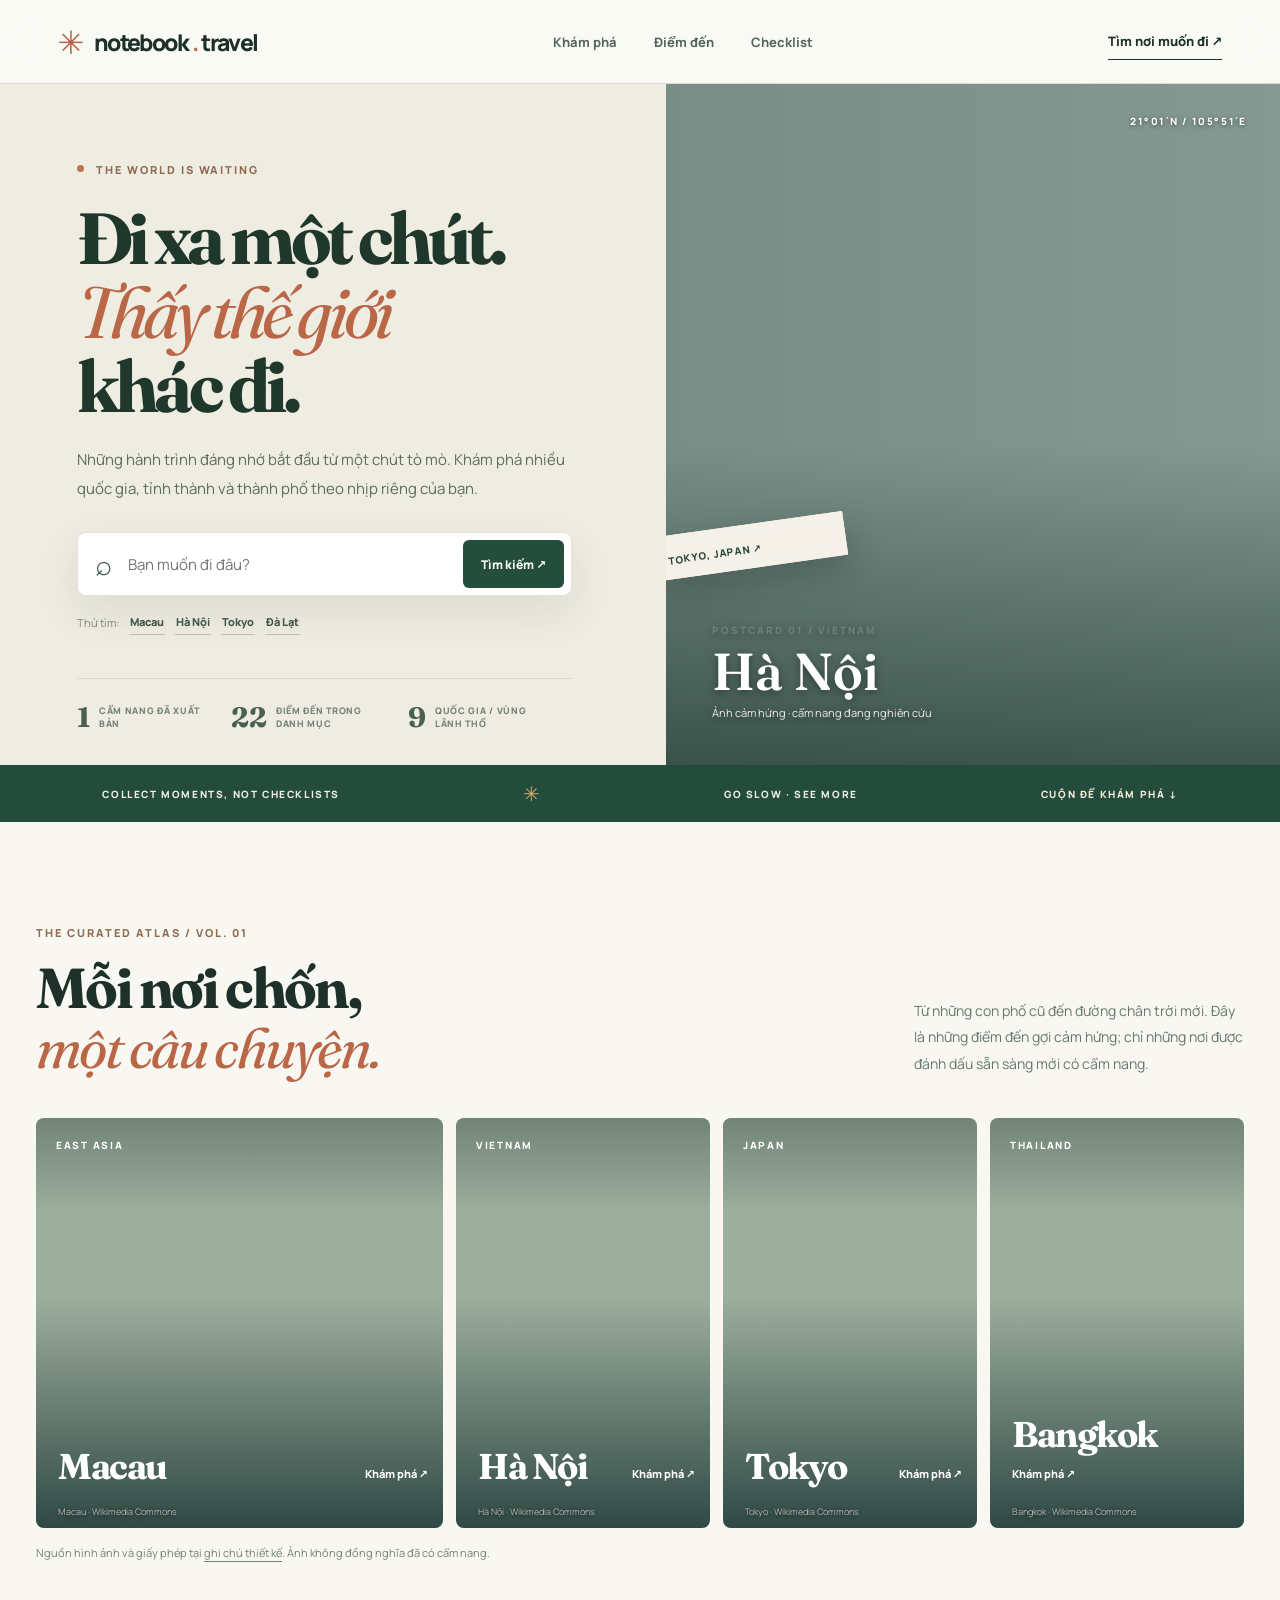
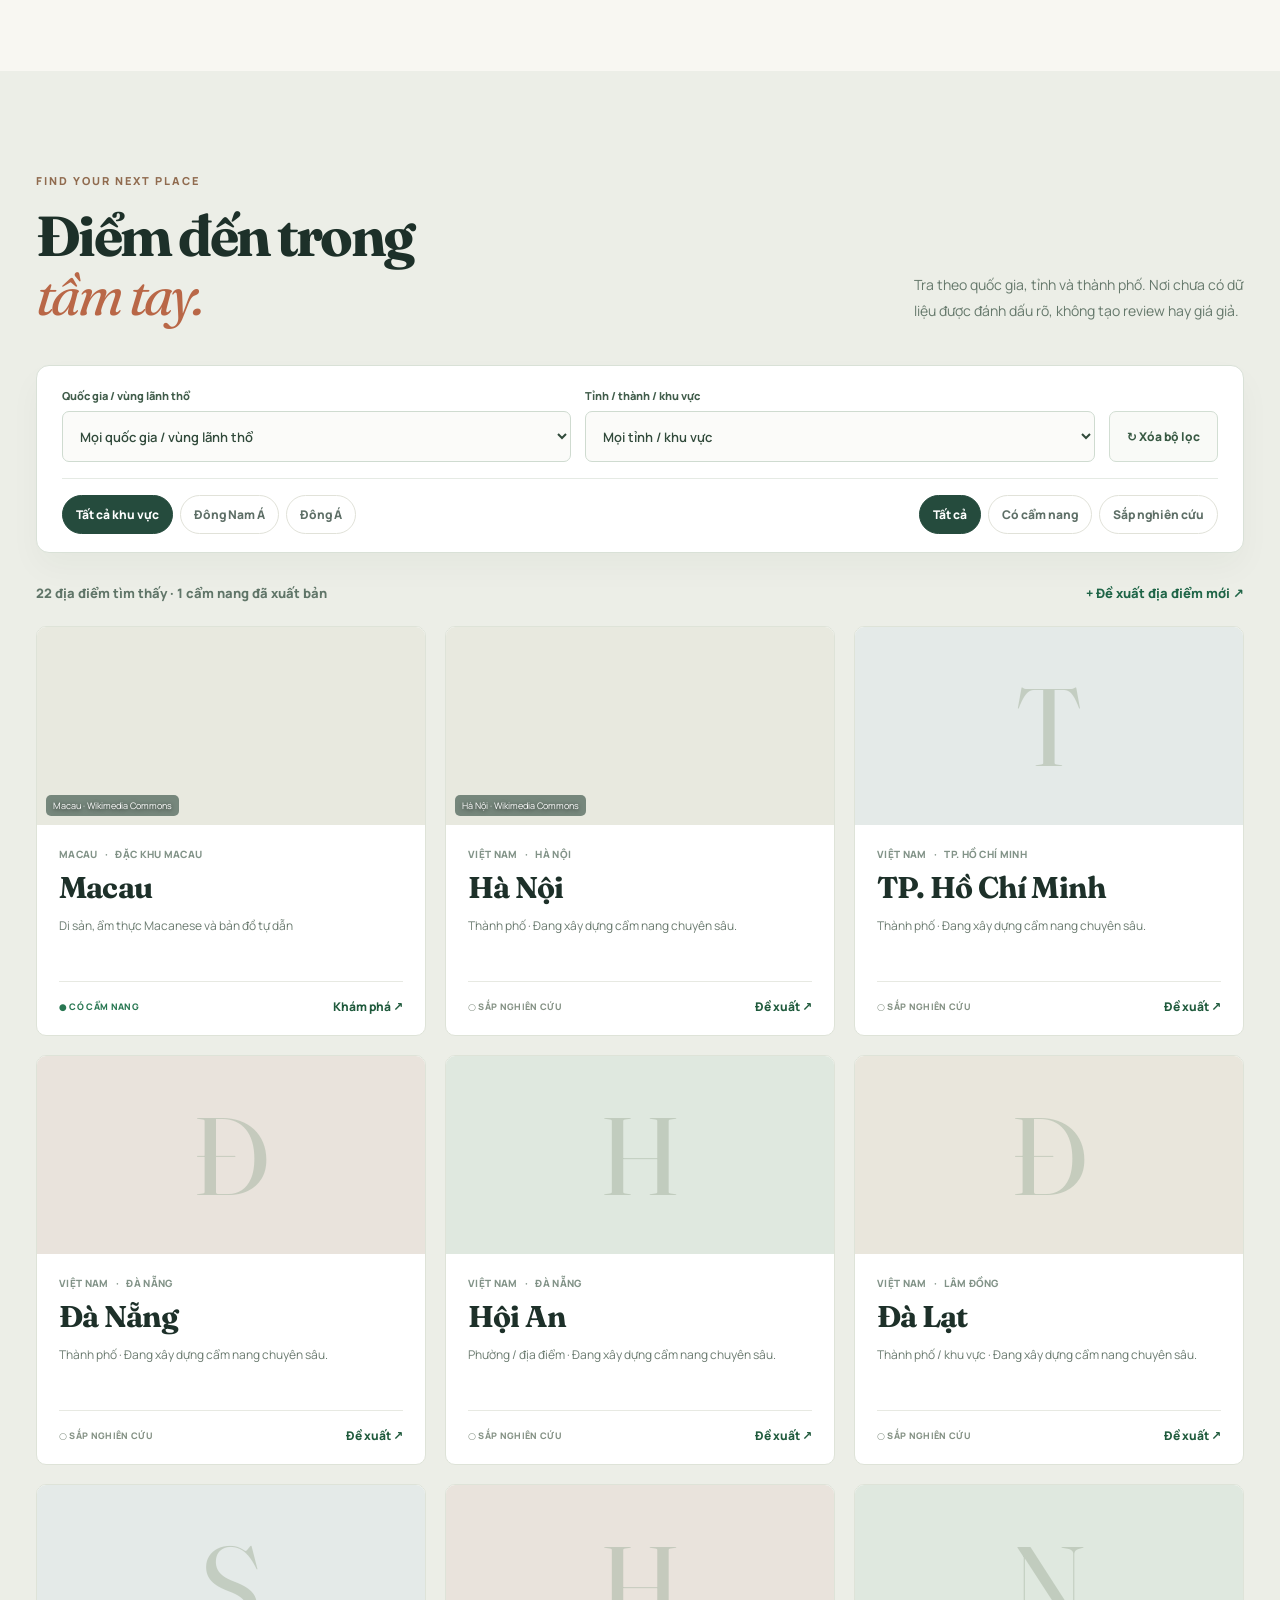
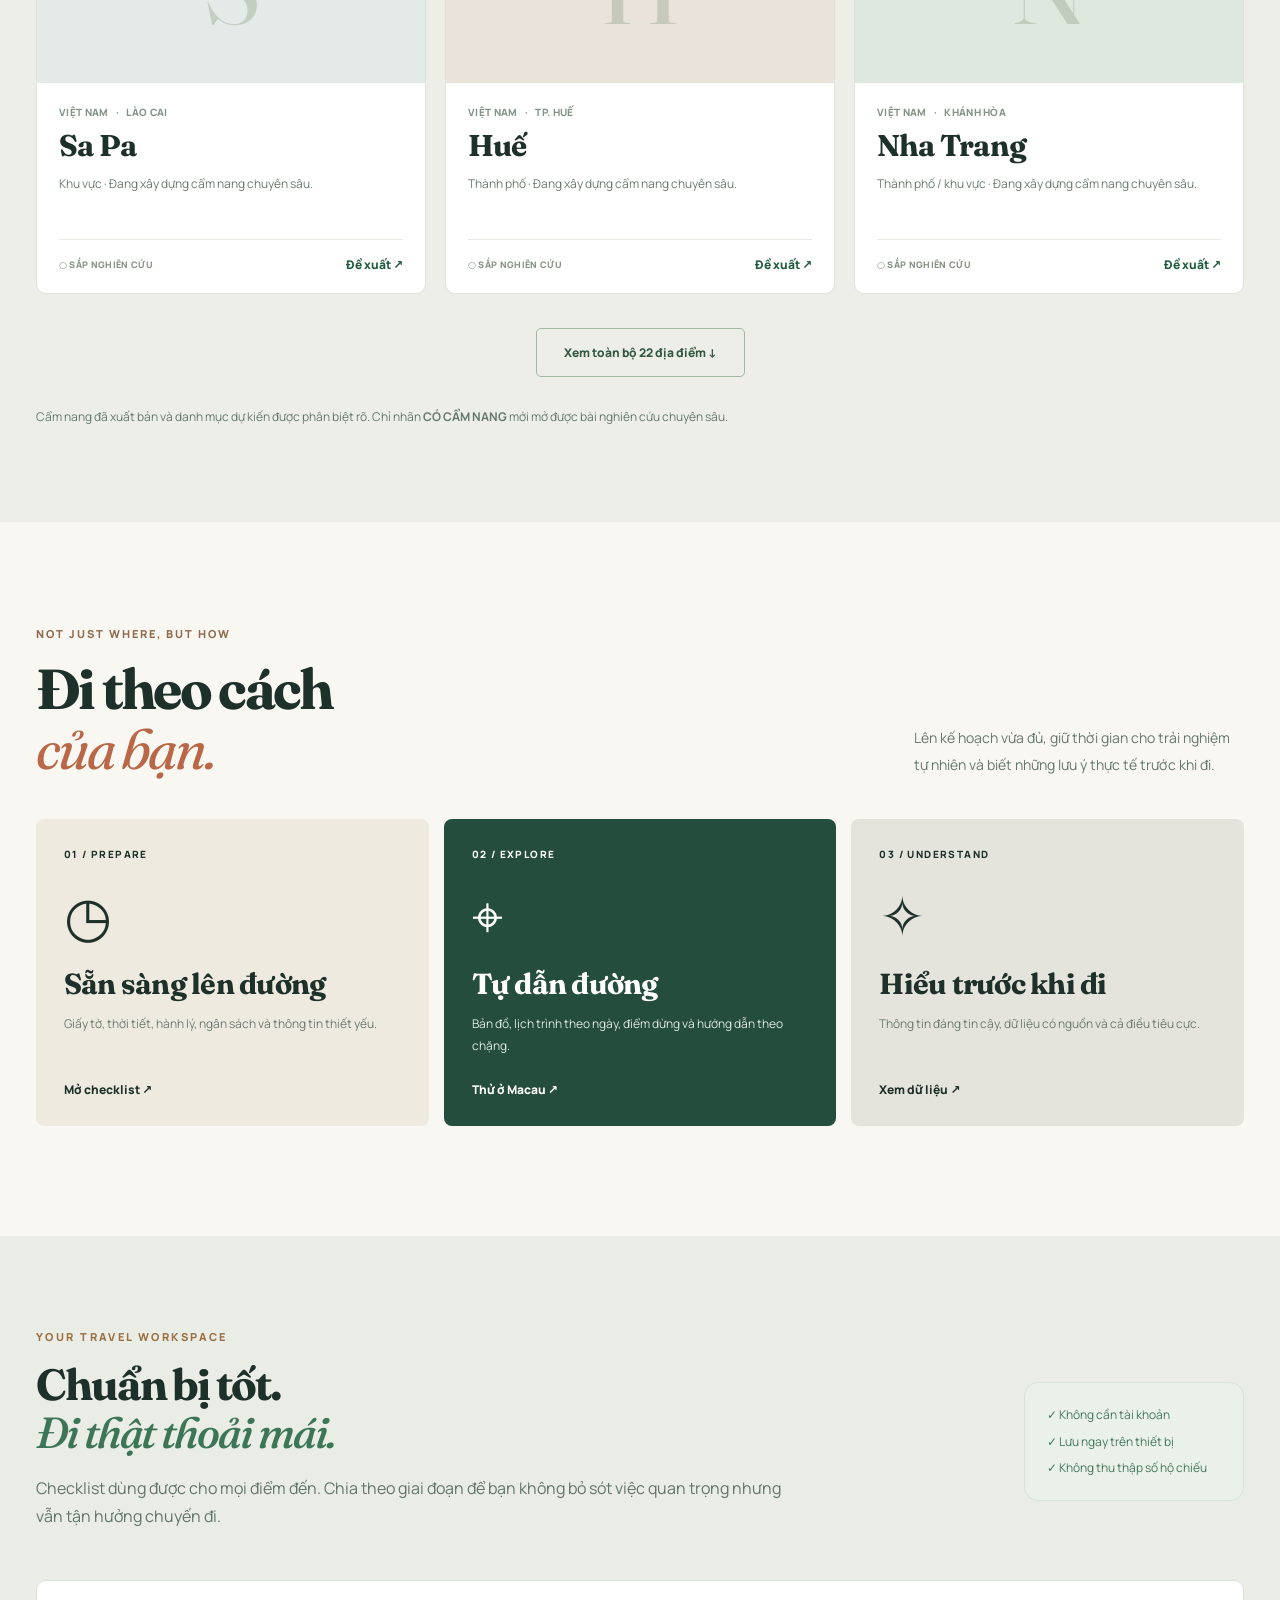
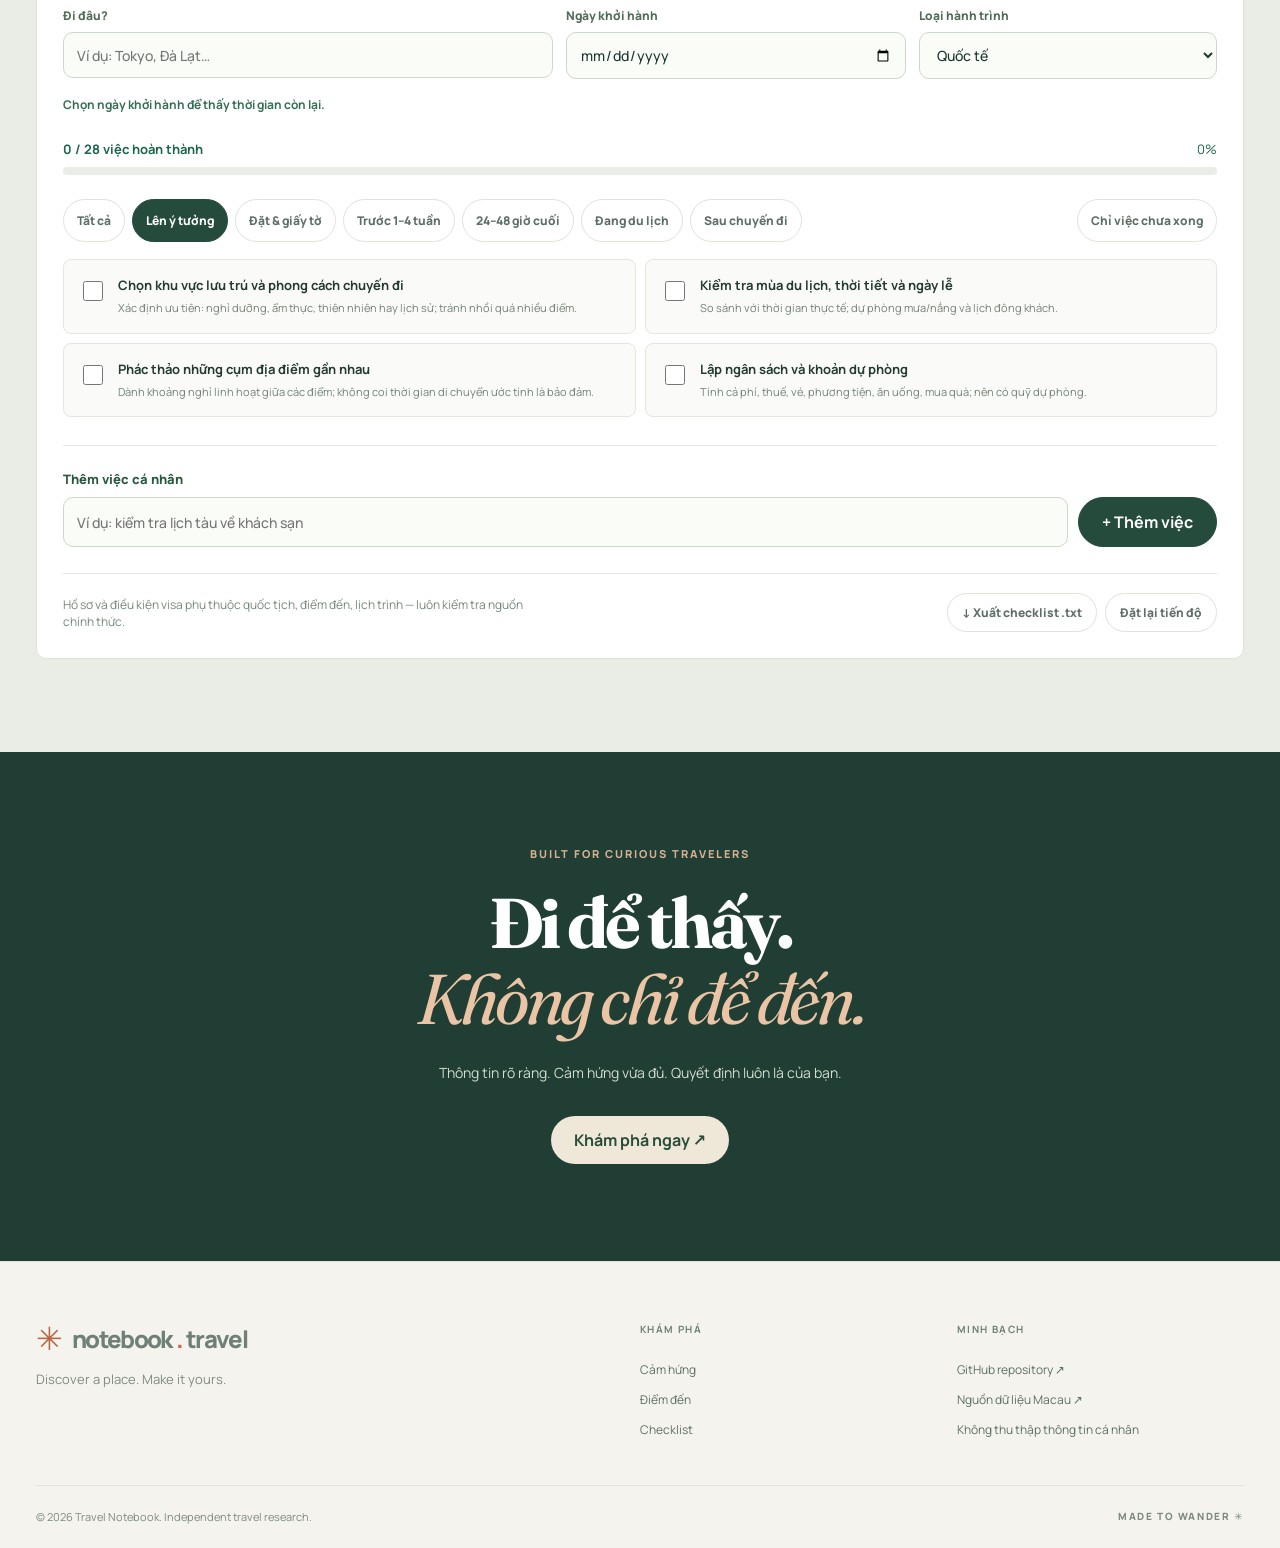
==== commit ef402efa: "design: enable v3 design tokens and layout on index.html" ====
--- a/index.html
+++ b/index.html
@@ -1,2 +1,2 @@
 <!doctype html>
-<html lang="vi"><head><meta charset="utf-8"><meta name="viewport" content="width=device-width,initial-scale=1"><meta name="theme-color" content="#f8f7f2"><meta name="description" content="Travel Notebook: thư viện du lịch có nguồn, bản đồ, check-in, ẩm thực, khách sạn, chi phí và điều cần tránh."><meta property="og:title" content="Travel Notebook — Cẩm nang du lịch có nguồn"><meta property="og:description" content="Khám phá nhiều quốc gia, tỉnh và thành phố. Bộ lọc địa điểm, checklist chuẩn bị chuyến đi và cẩm nang đáng tin cậy."><title>Travel Notebook — Cẩm nang du lịch có nguồn</title><link rel="icon" href="data:image/svg+xml,%3Csvg xmlns='http://www.w3.org/2000/svg' viewBox='0 0 64 64'%3E%3Crect width='64' height='64' rx='15' fill='%23163d34'/%3E%3Ctext x='32' y='43' text-anchor='middle' font-size='42' fill='%23ffdf9f'%3E%E2%97%88%3C/text%3E%3C/svg%3E"><link rel="stylesheet" href="./assets/site.css"><link rel="stylesheet" href="./assets/home.css"><link rel="preconnect" href="https://upload.wikimedia.org"><link rel="preconnect" href="https://thumb.wikimedia.org"></head><body data-page="home"><a class="discoveryskip" href="#main-content">Bỏ qua điều hướng</a><div id="app"></div><script type="module" src="./assets/app.js"></script></body></html>+<html lang="vi"><head><meta charset="utf-8"><meta name="viewport" content="width=device-width,initial-scale=1"><meta name="theme-color" content="#f8f7f2"><meta name="description" content="Travel Notebook: thư viện du lịch có nguồn, bản đồ, check-in, ẩm thực, khách sạn, chi phí và điều cần tránh."><meta property="og:title" content="Travel Notebook — Cẩm nang du lịch có nguồn"><meta property="og:description" content="Khám phá nhiều quốc gia, tỉnh và thành phố. Bộ lọc địa điểm, checklist chuẩn bị chuyến đi và cẩm nang đáng tin cậy."><title>Travel Notebook — Cẩm nang du lịch có nguồn</title><link rel="icon" href="data:image/svg+xml,%3Csvg xmlns='http://www.w3.org/2000/svg' viewBox='0 0 64 64'%3E%3Crect width='64' height='64' rx='15' fill='%23163d34'/%3E%3Ctext x='32' y='43' text-anchor='middle' font-size='42' fill='%23ffdf9f'%3E%E2%97%88%3C/text%3E%3C/svg%3E"><link rel="stylesheet" href="./assets/site.css"><link rel="stylesheet" href="./assets/home.css"><link rel="stylesheet" href="./assets/design-v3.css"><link rel="preconnect" href="https://upload.wikimedia.org"><link rel="preconnect" href="https://thumb.wikimedia.org"></head><body data-page="home"><a class="discoveryskip" href="#main-content">Bỏ qua điều hướng</a><div id="app"></div><script type="module" src="./assets/app.js"></script></body></html>
--- a/assets/home.css
+++ b/assets/home.css
@@ -117,3 +117,5 @@
 @media(max-width:770px){.discovery-hero{display:block;min-height:unset}.hero-editorial{margin:0 auto;width:calc(100% - 40px);padding:65px 0 54px}.hero-editorial h1{font-size:clamp(41px,9vw,64px)}.hero-editorial p{font-size:15px}.hero-aside{display:none}.hero-trust{margin-top:29px;gap:10px 18px}.directory-section,.prep-section,.value-section{padding:60px 0}.directory-selects{grid-template-columns:1fr}.directory-snapshot{margin-top:20px}.prep-top{display:block}.prep-note{margin-top:20px;display:inline-block}.prep-fields{grid-template-columns:1fr 1fr}.prep-fields label:first-child{grid-column:1/-1}.prep-tasks{grid-template-columns:1fr}.value-grid{grid-template-columns:1fr}.research-foot-mark{display:none}.global-header .nav-right a:not(.pill){display:none}}
 @media(max-width:550px){.directory-grid{grid-template-columns:1fr}.directory-controls{padding:17px}.directory-search-wrap kbd{display:none}.directory-filterbar{align-items:flex-start}.directory-toolbar{align-items:flex-start;flex-direction:column}.directory-head h2{font-size:35px}.prep-box{padding:16px}.prep-fields{grid-template-columns:1fr}.prep-fields label:first-child{grid-column:auto}.prep-add{flex-direction:column}.prep-bottom{align-items:flex-start}.prep-note{font-size:12px}.directory-card{min-height:310px}.directory-photo,.directory-art{height:165px}.research-foot{padding:58px 0}.global-header .nav-right .pill{padding:10px 12px;font-size:12px}.hero-trust span{font-size:11px}}
 @media(prefers-reduced-motion:reduce){html{scroll-behavior:auto}*,*:before,*:after{animation:none!important;transition:none!important}}
+
+.prep-date-hint{margin-top:16px;font-size:12px;font-weight:700;color:#346d53;line-height:1.6}
--- a/assets/design-v3.css
+++ b/assets/design-v3.css
@@ -0,0 +1,227 @@
+/* Travel Notebook v3 — Modern Travel Editorial. Warm paper, forest ink, terracotta, expressive photography. */
+@import url('https://fonts.googleapis.com/css2?family=DM+Sans:wght@400;500;600;700;800&family=Fraunces:opsz,wght,SOFT,WONK@9..144,400,20,1;9..144,500,20,1;9..144,600,20,1;9..144,700,20,1&family=Manrope:wght@400;500;600;700;800&display=swap');
+:root{--ink:#25372f;--muted:#738077;--green:#254b3d;--mint:#eaf1e8;--cream:#f8f7f3;--gold:#d9a879;--line:#e1e2d9;--white:#fff;--soft:#f5f2e9;--v3-ink:#1d3029;--v3-moss:#2b5142;--v3-muted:#69766f;--v3-paper:#f8f7f2;--v3-clay:#ba6645;--v3-cream:#ebe8dd}
+html{scroll-behavior:smooth;scroll-padding-top:96px}
+body{font-family:'Manrope',system-ui,sans-serif;background:var(--v3-paper);color:var(--v3-ink)}
+button,input,select,textarea{font-family:inherit}
+h1,h2,.serif{font-family:'Fraunces',Georgia,serif;letter-spacing:-.048em}
+h3{letter-spacing:-.026em}
+:focus-visible{outline:3px solid #a65c39!important;outline-offset:3px}
+a{text-underline-offset:4px}
+.v3-header{height:84px;position:sticky;top:0;z-index:100;display:flex;align-items:center;justify-content:space-between;padding:0 max(4.5vw,28px);background:#fafaf6eb;backdrop-filter:blur(18px);border-bottom:1px solid #dddcd3}
+.v3-logo{display:inline-flex;align-items:center;gap:4px;font-weight:800;letter-spacing:-.07em;font-size:23px;white-space:nowrap}
+.v3-mark{font-size:32px;color:var(--v3-clay);line-height:1;margin-right:7px;font-weight:500}
+.v3-dot{color:#c56c4e}
+.v3-header nav{display:flex;gap:37px;align-items:center}
+.v3-header nav a{font-size:13px;font-weight:750;color:#54675d}
+.v3-header nav a:hover,.v3-nav-cta:hover{color:var(--v3-clay)}
+.v3-nav-cta{font-size:13px;font-weight:800;border-bottom:1px solid var(--v3-ink);padding:9px 0}
+.v3-hero{display:grid;grid-template-columns:52% 48%;min-height:680px;background:#efece2}
+.v3-hero-content{padding:78px 7.3vw 34px max(6vw,35px);display:flex;flex-direction:column;justify-content:center;max-width:900px}
+.v3-eyebrow{font-size:11px;letter-spacing:.18em;font-weight:800;color:#906b4f;text-transform:uppercase;display:block}
+.v3-beacon{height:7px;width:7px;display:inline-block;background:#bd744f;border-radius:50%;vertical-align:2px;margin-right:8px}
+.v3-hero h1{font-size:clamp(56px,5.65vw,100px);line-height:1.02;color:#20372b;margin:24px 0;letter-spacing:-.065em}
+.v3-hero h1 em,.v3-section-heading h2 em,.v3-closing h2 em{font-weight:400;color:#b96747}
+.v3-hero-content>p{font-size:15px;line-height:1.9;max-width:510px;color:#5a6d5f}
+.v3-hero-search{background:#fff;display:flex;align-items:center;border-radius:9px;padding:7px;box-shadow:0 16px 42px #243f2d18;gap:7px;margin-top:29px;max-width:540px;border:1px solid #e3e4dc;min-height:63px}
+.v3-hero-search>span{font-size:29px;color:#385745;margin:0 5px 0 10px}
+.v3-hero-search input{width:100%;flex:1;min-width:0;border:0;outline:0;font-size:15px;color:#24392f;padding:13px 4px;background:transparent}
+.v3-hero-search input:focus{outline:0!important}
+.v3-hero-search:focus-within{outline:3px solid #a4c4a8;outline-offset:2px}
+.v3-hero-search button{background:#244d3c;border:0;color:#fff;padding:15px 18px;border-radius:6px;min-height:48px;white-space:nowrap;font-size:12px;font-weight:800}
+.v3-hero-search button:hover{background:#356a53}
+.v3-suggest{display:flex;gap:10px;align-items:center;flex-wrap:wrap;margin:13px 0 0;font-size:11px;color:#7c877d}
+.v3-suggest button{border:0;border-bottom:1px solid #b7bfad;background:none;padding:5px 1px;color:#415647;font-size:11px;font-weight:800}
+.v3-suggest button:hover{color:#b26141;border-color:#b26141}
+.v3-hero-stats{display:flex;gap:24px;flex-wrap:wrap;border-top:1px solid #dcdccd;padding-top:24px;margin-top:43px}
+.v3-hero-stats>span{display:flex;align-items:center;gap:9px;color:#486151}
+.v3-hero-stats b{font-family:'Fraunces',Georgia,serif;font-size:28px;line-height:1}
+.v3-hero-stats small{font-size:9px;font-weight:800;letter-spacing:.08em;max-width:108px}
+.v3-hero-visual{min-height:650px;position:relative;background:#839991;overflow:hidden}
+.v3-hero-photo{width:100%;height:100%;position:absolute;inset:0;object-fit:cover;object-position:center;filter:saturate(.86)}
+.v3-hero-shade{position:absolute;inset:0;background:linear-gradient(0deg,#132d269e,transparent 47%),linear-gradient(90deg,#23372d1e,transparent)}
+.v3-hero-coord{position:absolute;top:30px;right:33px;color:white;font-size:10px;letter-spacing:.16em;font-weight:800;text-shadow:0 1px 4px #0008}
+.v3-hero-caption{position:absolute;bottom:45px;left:46px;color:white;display:flex;flex-direction:column;gap:8px;text-shadow:0 2px 9px #0006}
+.v3-hero-caption small{font-size:10px;letter-spacing:.2em;font-weight:800}
+.v3-hero-caption strong{font-family:'Fraunces',serif;font-size:52px;font-weight:600;line-height:1}
+.v3-hero-caption span{font-size:11px;color:#eee}
+.v3-floating-postcard{position:absolute;bottom:29%;left:-10px;display:flex;flex-direction:column;background:#f5f1e9;border:8px solid #f5f1e9;width:190px;transform:rotate(-8deg);box-shadow:0 14px 35px #0003}
+.v3-floating-postcard img{width:100%;height:98px;object-fit:cover}
+.v3-floating-postcard span{padding:10px 3px 4px;font-size:10px;color:#28443b;font-weight:800;letter-spacing:.08em}
+.v3-marquee{min-height:57px;background:#234c3c;color:#f0eee6;display:flex;align-items:center;justify-content:space-around;gap:18px;padding:12px 20px;font-size:10px;letter-spacing:.16em;font-weight:800}
+.v3-marquee b{color:#d2a76c;font-size:20px}.v3-marquee a{color:#f5edd9}
+.v3-inspiration{padding:103px 0 109px}
+.v3-section-heading{display:flex;justify-content:space-between;align-items:end;gap:25px;margin-bottom:40px}
+.v3-section-heading h2{font-size:clamp(41px,4.4vw,70px);line-height:1.06;margin-top:18px}
+.v3-section-heading>p{max-width:330px;font-size:14px;line-height:1.9;color:#65786b}
+.v3-posters{display:grid;grid-template-columns:1.25fr .78fr .78fr .78fr;gap:13px;min-height:410px}
+.v3-poster{position:relative;min-height:390px;cursor:pointer;padding:0;border:0;background:#9cae9d;text-align:left;overflow:hidden;border-radius:8px}
+.v3-poster img{position:absolute;inset:0;height:100%;width:100%;object-fit:cover;transition:transform .45s}
+.v3-poster:nth-child(1) img{object-position:60% 50%}.v3-poster:nth-child(3) img{object-position:45% 50%}
+.v3-poster:hover img{transform:scale(1.055)}
+.v3-poster-shade{position:absolute;inset:0;background:linear-gradient(0deg,#0c2828c0,transparent 56%),linear-gradient(180deg,#0c23204d,transparent 23%)}
+.v3-poster-region{position:absolute;top:20px;left:20px;color:#fff;font-size:10px;letter-spacing:.17em;font-weight:900}
+.v3-poster-title{position:absolute;bottom:40px;left:22px;right:15px;color:white;display:flex;align-items:flex-end;flex-wrap:wrap;gap:10px;justify-content:space-between}
+.v3-poster-title b{font-family:'Fraunces',Georgia,serif;font-size:clamp(28px,2.8vw,44px);letter-spacing:-.04em}
+.v3-poster-title span{font-size:11px;font-weight:800;padding-bottom:7px}
+.v3-photo-credit{position:absolute;bottom:10px;left:22px;color:#e5e8dbb8;font-size:9px;text-shadow:0 1px 4px #000a}
+.v3-image-note{font-size:11px;color:#718274;margin-top:15px}
+.v3-image-note a{text-decoration:underline}
+.v3-directory{padding:102px 0 95px;background:#eceee7}
+.v3-filters{background:#fff;padding:22px 25px 18px;border:1px solid #d9e1d7;border-radius:13px;box-shadow:0 15px 32px #18362509}
+.v3-filter-selects{display:grid;grid-template-columns:1fr 1fr auto;gap:14px;align-items:end}
+.v3-filter-selects label{font-size:11px;color:#415d4b;font-weight:800}
+.v3-filter-selects select{display:block;width:100%;margin-top:8px;min-height:51px;background:#fbfbf9;border:1px solid #cfdbd0;border-radius:7px;color:#314a3b;padding:11px 13px;font-size:13px;font-weight:600}
+.v3-clear{border:1px solid #d2ded3;background:#f9faf7;padding:14px 17px;min-height:51px;font-size:12px;border-radius:7px;font-weight:800;color:#385943}
+.v3-filter-chips{display:flex;justify-content:space-between;gap:11px;flex-wrap:wrap;margin-top:16px;padding-top:16px;border-top:1px solid #e5eae4}
+.v3-filter-chips>div{display:flex;flex-wrap:wrap;gap:7px}
+.v3-filter-chips .chip{padding:9px 13px;min-height:39px}
+.v3-results-top{display:flex;justify-content:space-between;flex-wrap:wrap;align-items:center;gap:12px;margin:29px 0 21px;font-size:13px;color:#607568;font-weight:800}
+.v3-results-top a{color:#1f6547}
+.v3-destination-grid{display:grid;grid-template-columns:repeat(3,minmax(0,1fr));gap:19px}
+.v3-place-card{background:#fff;border:1px solid #dee3d8;border-radius:10px;overflow:hidden;transition:transform .18s,box-shadow .18s;display:flex;flex-direction:column}
+.v3-place-card:hover{transform:translateY(-3px);box-shadow:0 14px 35px #1b322219}
+.v3-card-photo,.v3-card-abstract{height:198px;position:relative;overflow:hidden;background:#e8e9df}
+.v3-card-photo img{height:100%;width:100%;object-fit:cover}
+.v3-card-abstract{display:grid;place-items:center;background:#dfe8df}
+.v3-place-card:nth-child(4n+2) .v3-card-abstract{background:#e9e6dc}
+.v3-place-card:nth-child(4n+3) .v3-card-abstract{background:#e4eae8}
+.v3-place-card:nth-child(4n+4) .v3-card-abstract{background:#e9e3dc}
+.v3-card-abstract span{font-family:'Fraunces',serif;font-size:110px;line-height:1;color:#aebca99e}
+.v3-card-photo .v3-photo-credit{background:#1b372c8c;border-radius:5px;padding:4px 7px;bottom:9px;left:9px;color:white}
+.v3-place-body{padding:22px 22px 20px;display:flex;flex:1;flex-direction:column}
+.v3-place-meta{font-size:10px;color:#829388;font-weight:800;letter-spacing:.03em;text-transform:uppercase}
+.v3-place-meta span{margin:0 5px}
+.v3-place-body h3{font-family:'Fraunces',serif;font-size:30px;line-height:1.2;margin:9px 0}
+.v3-place-body>p{font-size:12px;color:#6b7b70;line-height:1.8;flex:1;min-height:44px}
+.v3-place-bottom{display:flex;align-items:center;justify-content:space-between;gap:8px;border-top:1px solid #e7e9e2;padding-top:16px;margin-top:22px}
+.v3-status{font-size:9px;font-weight:900;letter-spacing:.035em}
+.v3-published{color:#287752}.v3-planned{color:#849184}
+.v3-place-bottom a{font-size:12px;color:#1f5a3c;font-weight:900}
+.v3-results-more{text-align:center;margin-top:34px}
+.v3-results-more button,.v3-empty button{padding:15px 27px;border:1px solid #a3b6a2;border-radius:5px;background:transparent;color:#345943;font-size:12px;font-weight:800;min-height:47px}
+.v3-empty{text-align:center;grid-column:1/-1;padding:52px 22px;border:1px dashed #b6c6b4;border-radius:12px}
+.v3-empty h3{margin-bottom:8px}.v3-empty p{margin-bottom:17px;color:#647466}
+.v3-legend{font-size:12px;color:#65796b;margin:30px 0 0}
+.v3-how{padding:104px 0 110px;background:#f8f7f2}
+.v3-how-grid{display:grid;grid-template-columns:repeat(3,minmax(0,1fr));gap:15px}
+.v3-how-card{padding:28px;min-height:300px;display:flex;flex-direction:column;border-radius:8px;background:#eeeae0}
+.v3-how-card>span{font-size:10px;letter-spacing:.14em;font-weight:900}
+.v3-how-card>b{font-size:55px;line-height:1;margin:27px 0 23px;font-weight:400}
+.v3-how-card h3{font-family:'Fraunces',Georgia,serif;font-size:29px;margin-bottom:12px}
+.v3-how-card p{font-size:12px;line-height:1.85;flex:1;color:#6c7b6f}
+.v3-how-card>strong{font-size:12px;font-weight:900;margin-top:24px}
+.v3-how-card.second{background:#244d3e;color:#fff}
+.v3-how-card.second p{color:#dde8df}
+.v3-how-card.third{background:#e5e4dc}
+body[data-page=home] .prep-section{background:#eaece6;padding:93px 0}
+body[data-page=home] .prep-box{border-radius:10px;box-shadow:none}
+body[data-page=home] .prep-top h2,body[data-page=home] .prep-top h2 em{font-family:'Fraunces',serif}
+body[data-page=home] .prep-row{border-radius:8px}
+.v3-closing{background:#203e34;color:white;padding:94px 0 97px;text-align:center}
+.v3-closing .v3-eyebrow{color:#d4b091}
+.v3-closing h2{font-size:clamp(44px,5.5vw,83px);line-height:1.08;margin:24px 0}
+.v3-closing h2 em{color:#eac4a4}
+.v3-closing p{font-size:14px;color:#d1ddcf;margin-bottom:30px}
+.v3-closing .pill{background:#efe7d8;color:#294b39;border:0}
+.v3-footer{background:#f5f3ed;padding:60px 0 24px}
+.v3-footer-columns{display:grid;grid-template-columns:2fr 1fr 1fr;gap:30px}
+.v3-footer-columns>div{display:flex;flex-direction:column;align-items:flex-start;gap:13px}
+.v3-footer-columns .v3-logo{font-size:24px}.v3-footer-columns p{font-size:13px;color:#7d8c7d}
+.v3-footer-columns b{font-size:10px;letter-spacing:.14em;margin-bottom:12px}
+.v3-footer-columns a:not(.v3-logo),.v3-footer-columns span:not(.v3-logo span){font-size:12px;color:#5b7161}
+.v3-footer-bottom{display:flex;justify-content:space-between;gap:15px;align-items:center;border-top:1px solid #dfe3db;margin-top:47px;padding-top:23px;font-size:11px;color:#7c8b7c}
+.v3-footer-bottom span{font-size:10px;letter-spacing:.16em;font-weight:800}
+
+/* City: image-forward landing, clear editorial cards, calmer fact data surfaces. */
+body[data-page=city]{background:#f8f7f3}
+body[data-page=city]>#app>header{background:#fafaf6f4;border-bottom:1px solid #e0e1d8}
+body[data-page=city] .brand{letter-spacing:-.065em}
+body[data-page=city] .brand-icon{background:#274c3c;border-radius:9px}
+body[data-page=city] .hero{min-height:585px!important}
+body[data-page=city] .hero:before{background:linear-gradient(90deg,#0b2423db 4%,#153a2d89 44%,#13372813 100%),linear-gradient(0deg,#09262085,transparent 65%)}
+body[data-page=city] .hero-img{background-position:center 44%;filter:saturate(.9)}
+body[data-page=city] .hero-inner{padding-top:68px;padding-bottom:62px}
+body[data-page=city] .hero h1{font-size:clamp(66px,7.4vw,116px);max-width:970px;line-height:.99}
+body[data-page=city] .hero h1 em{font-weight:400;color:#e7c4a7}
+body[data-page=city] .hero .hero-inner>p{font-size:16px;max-width:610px}
+body[data-page=city] .eyebrow{color:#aa7953}
+body[data-page=city] .tabs-shell{background:#fffaf1f5;border-color:#e5e4d9;box-shadow:0 5px 23px #1224160a}
+body[data-page=city] .tab{font-size:12px;min-height:62px}
+body[data-page=city] .tab.active{color:#a45739;border-color:#b5694b}
+body[data-page=city] .section{padding-top:60px}
+body[data-page=city] .section-header h2{font-size:clamp(37px,4vw,60px)}
+body[data-page=city] .section-header p{max-width:720px}
+body[data-page=city] .card,body[data-page=city] .panel,body[data-page=city] .caution{border-radius:11px;box-shadow:0 2px 16px #18352409}
+body[data-page=city] .card-img{height:225px}
+body[data-page=city] .card-body h3{font-family:'Fraunces',serif;font-size:23px}
+body[data-page=city] .pill,body[data-page=city] .chip{border-radius:8px}
+body[data-page=city] .chip.selected{background:#2a5542;color:#fff}
+body[data-page=city] .tag{background:#eeeae0;border:0;color:#77573f}
+body[data-page=city] .info-strip{border-radius:10px}
+body[data-page=city] .calculator{border-radius:12px;background:#244538}
+body[data-page=city] .calculator .calc-result{font-family:'Fraunces',serif}
+body[data-page=city] .city-hero-actions .pill{border-radius:7px}
+body[data-page=city] footer{background:#f0eee6}
+.city-breadcrumb{color:#f7e9d8;display:flex;align-items:center;gap:12px;font-size:11px;font-weight:750;letter-spacing:.04em;margin-bottom:24px}
+.city-breadcrumb a{text-decoration:underline;text-decoration-color:#ffffff88}
+.city-overview-label{margin-bottom:26px;font-size:11px;letter-spacing:.22em;font-weight:800;color:#855a3c}
+.city-intro-line{max-width:750px;font-size:15px;color:#6a796e;margin-top:15px;line-height:1.9}
+.city-bento{display:grid;grid-template-columns:repeat(12,minmax(0,1fr));grid-auto-rows:minmax(135px,auto);gap:16px;margin-top:33px}
+.city-bento>a,.city-bento>div{overflow:hidden;position:relative;border-radius:13px;padding:27px;display:flex;flex-direction:column;justify-content:space-between;min-height:260px;border:1px solid #e1e2d9;background:#fff}
+.city-bento .bento-large{grid-column:span 7;min-height:440px;background:#b0b7a8;color:white;padding:28px}
+.city-bento .bento-food{grid-column:span 5;background:#e5ded2;padding:25px}
+.city-bento .bento-cost{grid-column:span 4;background:#eae8de}
+.city-bento .bento-map{grid-column:span 4;background:#dfe9df}
+.city-bento .bento-safe{grid-column:span 4;background:#f5e7da}
+.city-bento .bento-event{grid-column:span 7;background:#fff}
+.city-bento .bento-route{grid-column:span 5;background:#244a3a;color:white}
+.city-bento img{position:absolute;inset:0;width:100%;height:100%;object-fit:cover;transition:transform .4s}
+.city-bento>a:hover img{transform:scale(1.05)}
+.city-bento .bento-large:before,.city-bento .bento-food:before{content:'';position:absolute;inset:0;z-index:1;background:linear-gradient(0deg,#102b26d4,transparent 70%)}
+.city-bento .bento-food:before{background:linear-gradient(0deg,#1d3029d8,transparent 70%)}
+.city-bento .bt-kicker,.city-bento .bt-title,.city-bento .bt-link,.city-bento .bt-copy,.city-bento .bt-decoration{position:relative;z-index:2}
+.city-bento .bt-kicker{font-size:10px;letter-spacing:.15em;font-weight:900;text-transform:uppercase;line-height:1.5}
+.city-bento .bt-title{font-family:'Fraunces',serif;font-size:clamp(29px,3vw,43px);line-height:1.15;font-weight:600}
+.city-bento .bt-copy{font-size:13px;color:#65756a;line-height:1.8;max-width:390px}
+.city-bento .bento-large .bt-copy,.city-bento .bento-food .bt-copy,.city-bento .bento-route .bt-copy{color:#e1e9df}
+.city-bento .bt-link{font-size:12px;font-weight:900;border-bottom:1px solid currentColor;align-self:flex-start;padding-bottom:5px}
+.city-bento .bt-decoration{font-family:'Fraunces',serif;font-size:70px;line-height:1;color:#416a546b}
+.city-bento .bento-cost .bt-decoration{font-size:32px;color:#ad6648}
+.city-bento .bento-safe .bt-decoration{font-size:55px;color:#c87951}
+.city-bento .bento-map .bt-decoration{font-size:72px;color:#528368}
+.city-overview-after{margin:54px 0 0}
+.city-overview-after .section-header h2{font-size:42px!important}
+.city-facts-inline{display:flex;align-items:stretch;gap:12px;margin-top:25px;flex-wrap:wrap}
+.city-fact-pill{background:#fff;border:1px solid #e2e4dc;padding:14px 20px;border-radius:10px;display:flex;flex-direction:column;gap:8px;min-width:170px}
+.city-fact-pill strong{font-family:'Fraunces',serif;font-size:20px}
+.city-fact-pill span{font-size:11px;color:#6a796b;font-weight:700}
+.city-overview-footer{margin-top:25px;font-size:12px;color:#829086}
+.city-route-cta{border-radius:10px;background:#204839;color:#fff;padding:25px;display:flex;align-items:center;justify-content:space-between;gap:18px;margin-top:43px}
+.city-route-cta h3{font-family:'Fraunces',serif;font-size:28px;margin-bottom:8px}
+.city-route-cta p{color:#d1dfd0;font-size:12px}
+.city-route-cta a{padding:13px 20px;background:#f4f0e8;border-radius:8px;color:#214837;font-weight:800;font-size:12px;white-space:nowrap}
+/* Map first — the map is sticky at desktop, editable stops on the right. */
+body[data-page=city] .guide-layout{display:grid;grid-template-columns:minmax(0,1.1fr) minmax(0,.95fr);grid-template-areas:'map itinerary';gap:22px;align-items:start}
+body[data-page=city] .guide-layout>aside{grid-area:map;position:sticky;top:155px;max-height:calc(100vh - 170px);overflow-y:auto;scrollbar-width:thin}
+body[data-page=city] .guide-layout>section{grid-area:itinerary}
+body[data-page=city] .guide-map{height:min(53vh,490px);min-height:345px;border-radius:10px}
+body[data-page=city] .guide-stop{border-left:4px solid #34624c;box-shadow:0 4px 15px #1d362608}
+body[data-page=city] .guide-stop[draggable=true]{cursor:grab}
+body[data-page=city] .guide-stop.dragging{opacity:.42}
+body[data-page=city] .guide-stop.drop-target{outline:3px dashed #b4774e;outline-offset:1px}
+body[data-page=city] .guide-leg{margin:3px 0 3px 30px}
+body[data-page=city] .guide-map-container{background:#fff}
+body[data-page=city] .guide-export{background:#f2eee4}
+body[data-page=city] .guide-stop-actions .chip{border-radius:5px}
+body[data-page=city] .guide-toolbar{background:#fff;padding:14px 18px;border:1px solid #e4e4da;border-radius:10px;margin-bottom:18px}
+body[data-page=city] .guide-stop .guide-drag-hint{font-size:10px;color:#819086;display:block;margin-bottom:11px;letter-spacing:.04em;font-weight:800}
+body[data-page=city] .guide-map-container .eyebrow{color:#935f40}
+body[data-page=city] .guide-dash-number{background:#254c3d;color:white;border:2px solid #eae4d7;border-radius:50%;width:30px;height:30px;display:grid;place-items:center;font-weight:900;font-size:12px;box-shadow:0 3px 10px #0004}
+/* Accessible controls */
+button:focus-visible,a:focus-visible,select:focus-visible,input:focus-visible{outline:3px solid #b87953!important;outline-offset:3px}
+@media(max-width:1200px){.v3-posters{grid-template-columns:repeat(2,1fr)}.v3-poster{min-height:360px}.v3-hero-content{padding-left:5vw;padding-right:4vw}.v3-hero h1{font-size:clamp(54px,5.2vw,80px)}.v3-floating-postcard{left:-14px;bottom:35%;width:145px}}
+@media(max-width:980px){.v3-hero{grid-template-columns:56% 44%}.v3-hero-content{padding:65px 30px}.v3-hero h1{font-size:clamp(47px,6vw,70px)}.v3-hero-visual{min-height:600px}.v3-floating-postcard{display:none}.v3-destination-grid{grid-template-columns:repeat(2,minmax(0,1fr))}.v3-how-grid{grid-template-columns:1fr}.v3-how-card{min-height:230px}.city-bento .bento-large{grid-column:span 7}.city-bento .bento-food{grid-column:span 5}body[data-page=city] .guide-layout{grid-template-columns:1fr;grid-template-areas:'map' 'itinerary'}body[data-page=city] .guide-layout>aside{position:static;max-height:none;overflow:visible}body[data-page=city] .guide-map{height:400px}}
+@media(max-width:700px){.v3-header{height:66px;padding:0 18px}.v3-logo{font-size:20px}.v3-mark{font-size:25px;margin-right:4px}.v3-header nav{display:none}.v3-nav-cta{font-size:11px}.v3-hero{grid-template-columns:1fr}.v3-hero-content{padding:56px 20px 32px}.v3-hero h1{font-size:clamp(52px,11.3vw,77px)}.v3-hero-content>p{font-size:13px}.v3-hero-visual{min-height:350px;max-height:420px}.v3-hero-caption{left:25px;bottom:30px}.v3-hero-caption strong{font-size:44px}.v3-hero-stats{margin-top:25px}.v3-marquee{gap:10px;font-size:9px}.v3-marquee span:nth-of-type(2),.v3-marquee b{display:none}.v3-inspiration,.v3-directory,.v3-how{padding:62px 0}.v3-section-heading{display:block;margin-bottom:26px}.v3-section-heading>p{max-width:600px;margin-top:16px}.v3-section-heading h2{font-size:clamp(43px,10vw,60px)}.v3-posters{grid-template-columns:repeat(2,minmax(0,1fr));gap:8px}.v3-poster{min-height:280px}.v3-poster-title{bottom:35px;left:13px}.v3-poster-title b{font-size:29px}.v3-poster-title span{font-size:10px}.v3-poster-region{top:12px;left:13px}.v3-photo-credit{left:13px}.v3-filter-selects{grid-template-columns:1fr}.v3-destination-grid{grid-template-columns:1fr}.v3-card-photo,.v3-card-abstract{height:220px}.v3-filters{padding:16px}.v3-how-card{min-height:255px}.v3-footer-columns{grid-template-columns:1fr 1fr}.v3-footer-columns>div:first-child{grid-column:span 2}.v3-footer-bottom{flex-wrap:wrap}.v3-closing{padding:75px 0}.city-bento{grid-template-columns:repeat(2,minmax(0,1fr));gap:11px}.city-bento>a,.city-bento>div{padding:19px;min-height:220px}.city-bento .bento-large,.city-bento .bento-food,.city-bento .bento-cost,.city-bento .bento-map,.city-bento .bento-safe,.city-bento .bento-event,.city-bento .bento-route{grid-column:span 2}.city-bento .bento-large{min-height:340px}.city-bento .bento-food{min-height:295px}.city-bento .bt-title{font-size:35px}.city-route-cta{display:block}.city-route-cta a{display:inline-block;margin-top:18px}}
+@media(max-width:420px){.v3-hero h1{font-size:48px}.v3-hero-search button{padding:13px 12px;font-size:11px}.v3-hero-search input{font-size:13px}.v3-hero-stats{gap:17px}.v3-hero-stats small{font-size:8px}.v3-hero-stats b{font-size:22px}.v3-poster{min-height:240px}.v3-poster-title b{font-size:25px}.v3-poster-title span{display:none}.v3-place-body h3{font-size:27px}}
+@media(prefers-reduced-motion:reduce){.v3-poster img,.v3-place-card{transition:none!important}html{scroll-behavior:auto}}
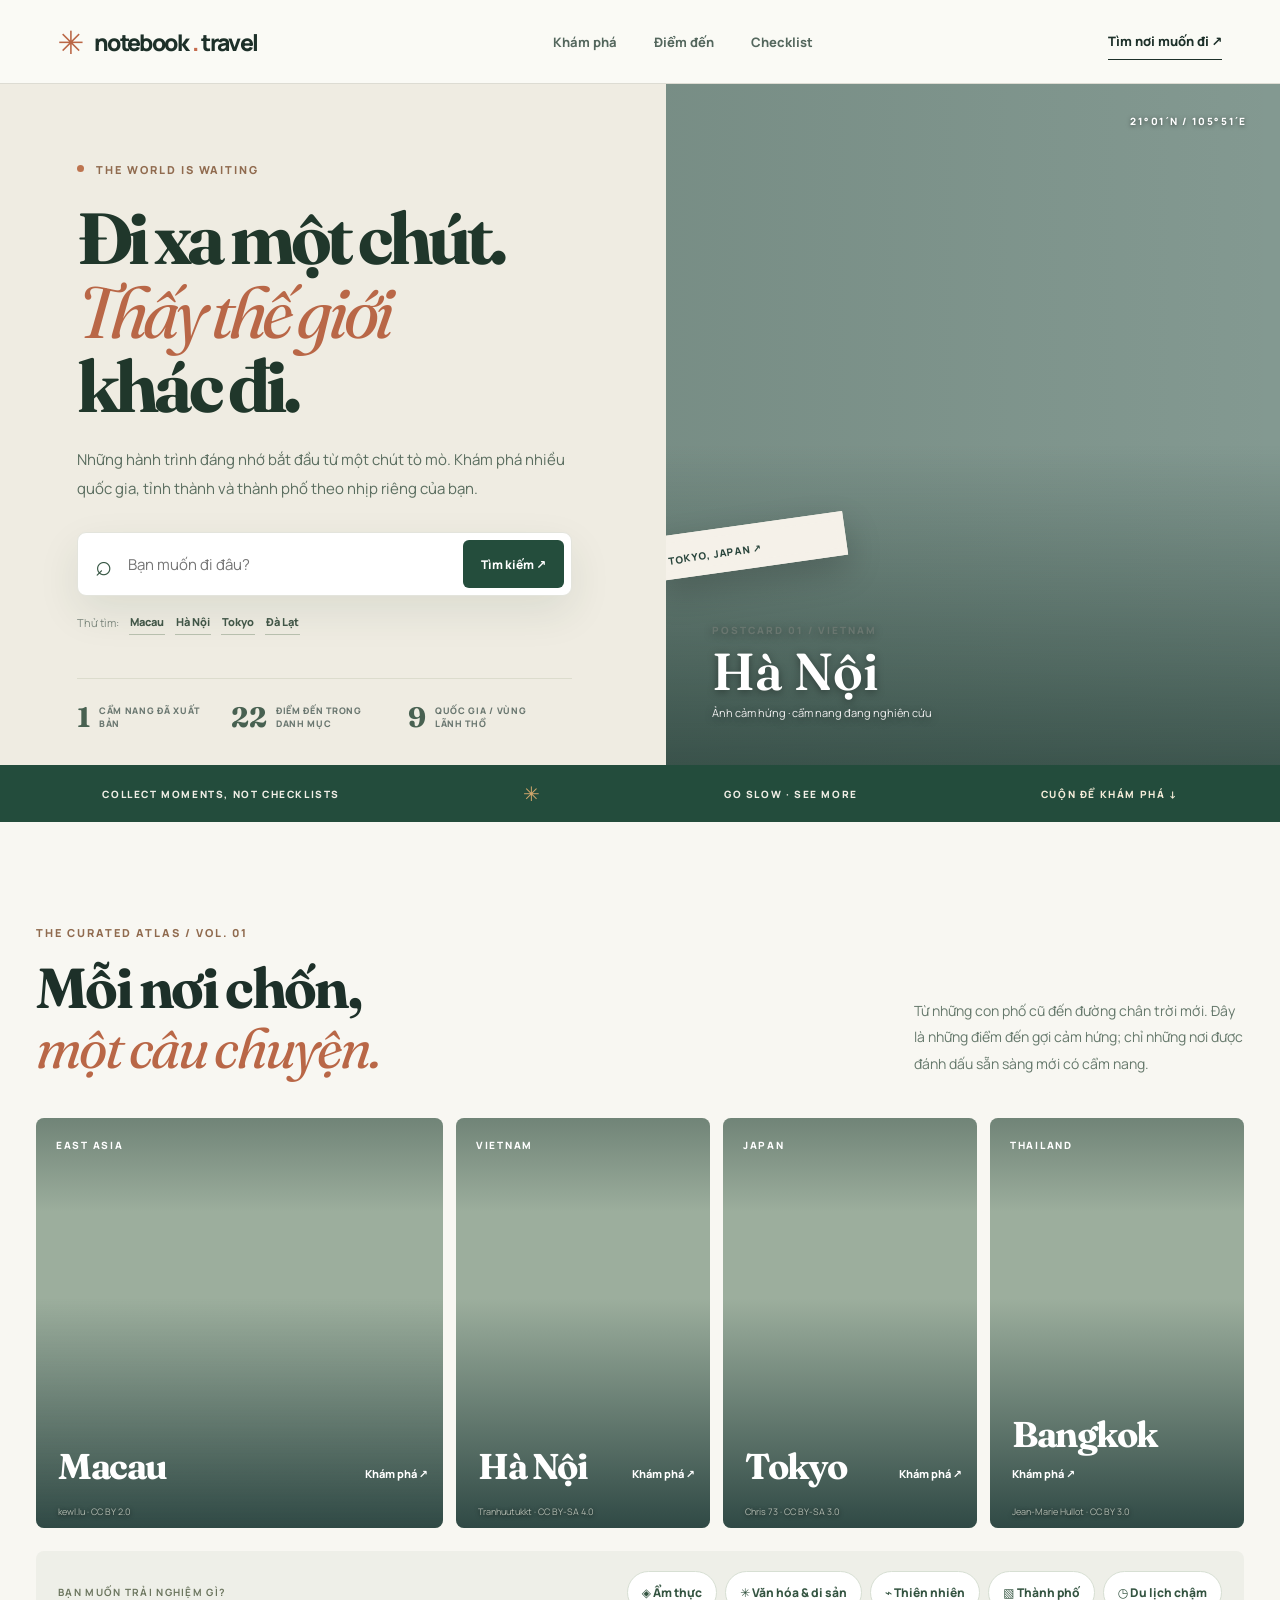
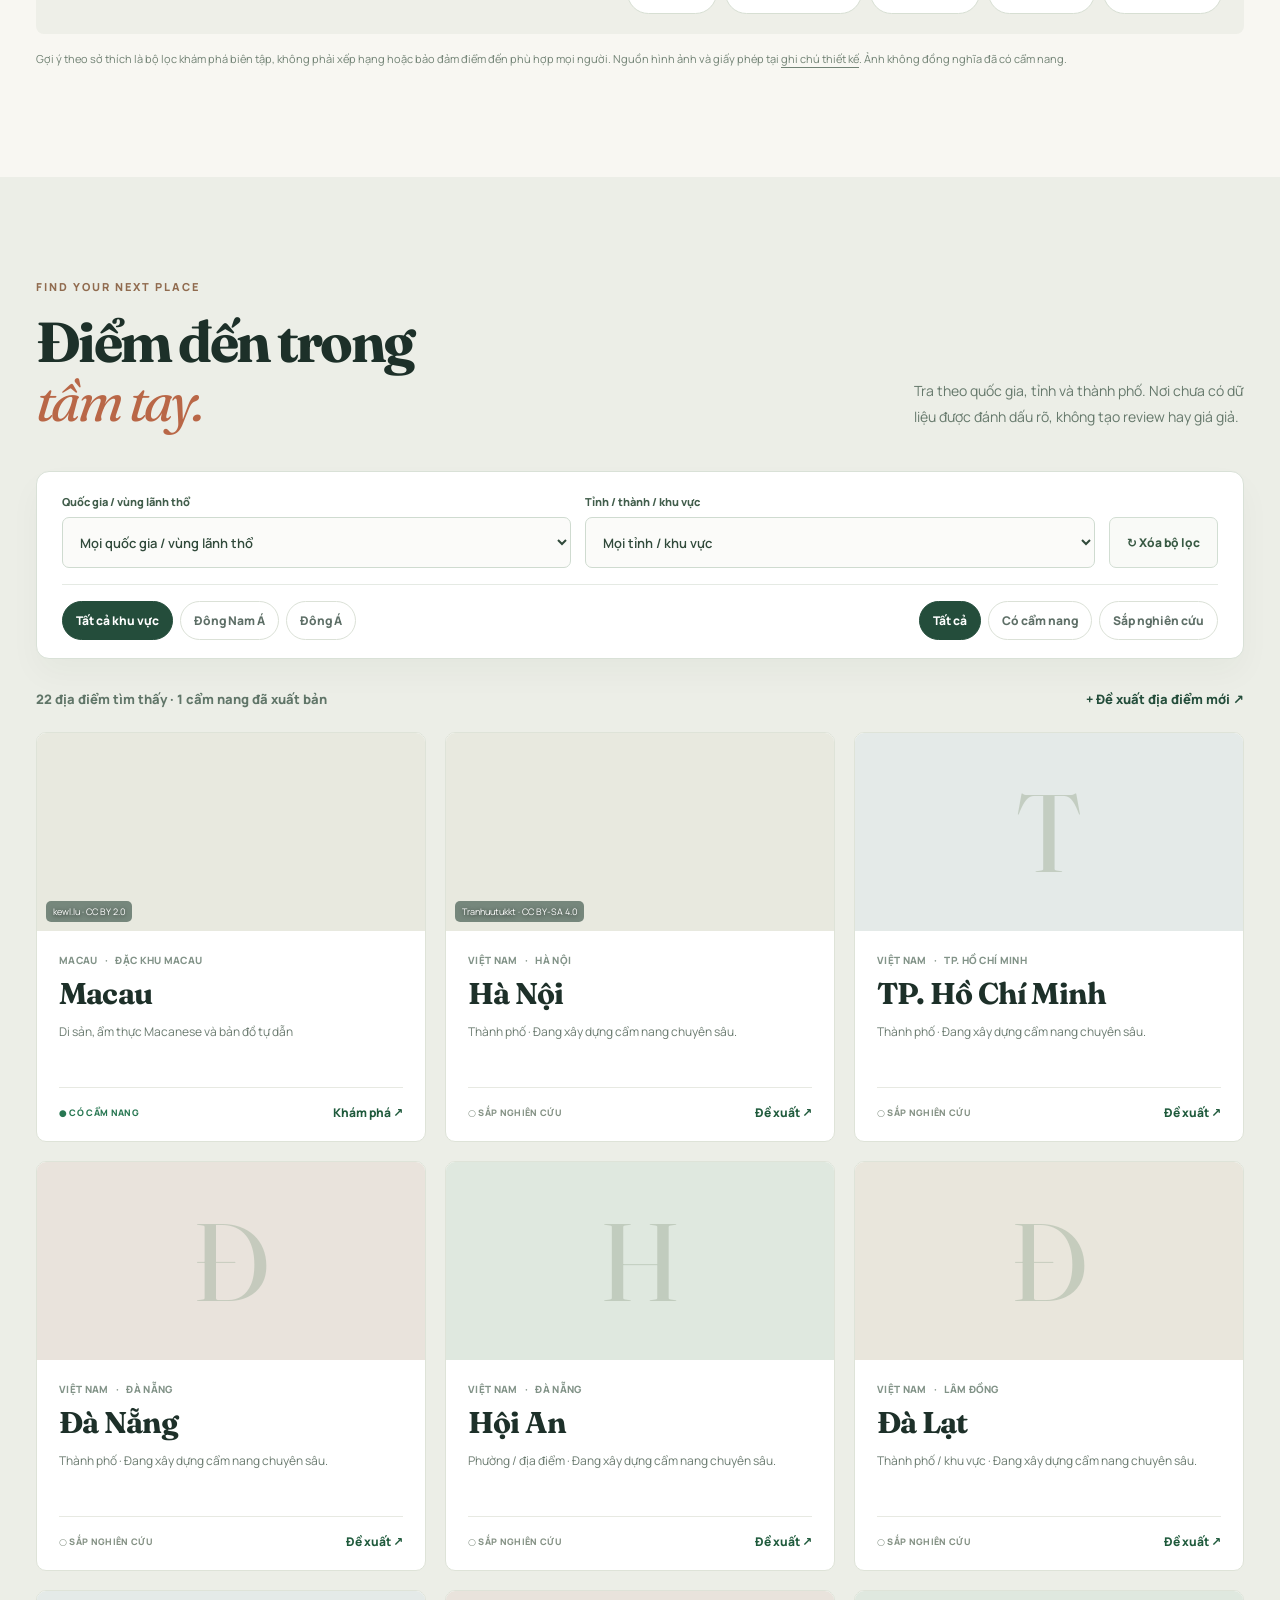
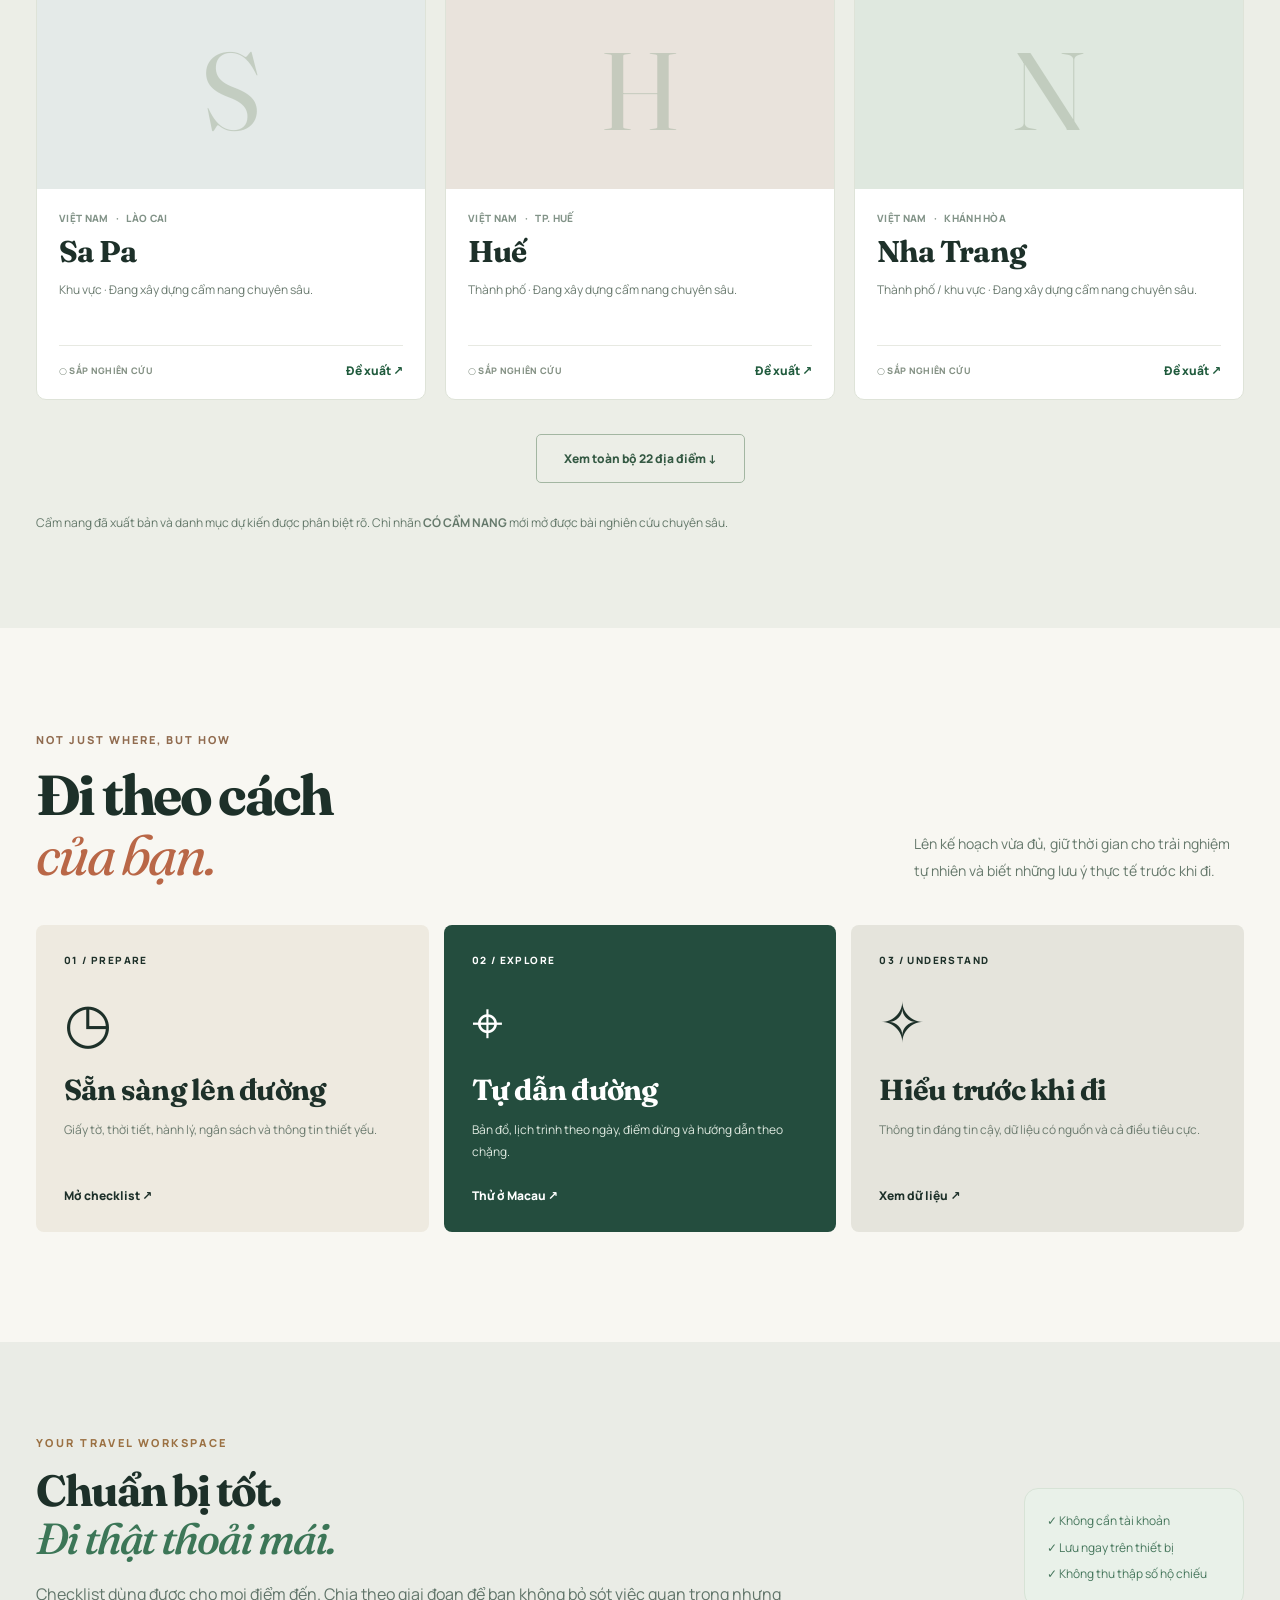
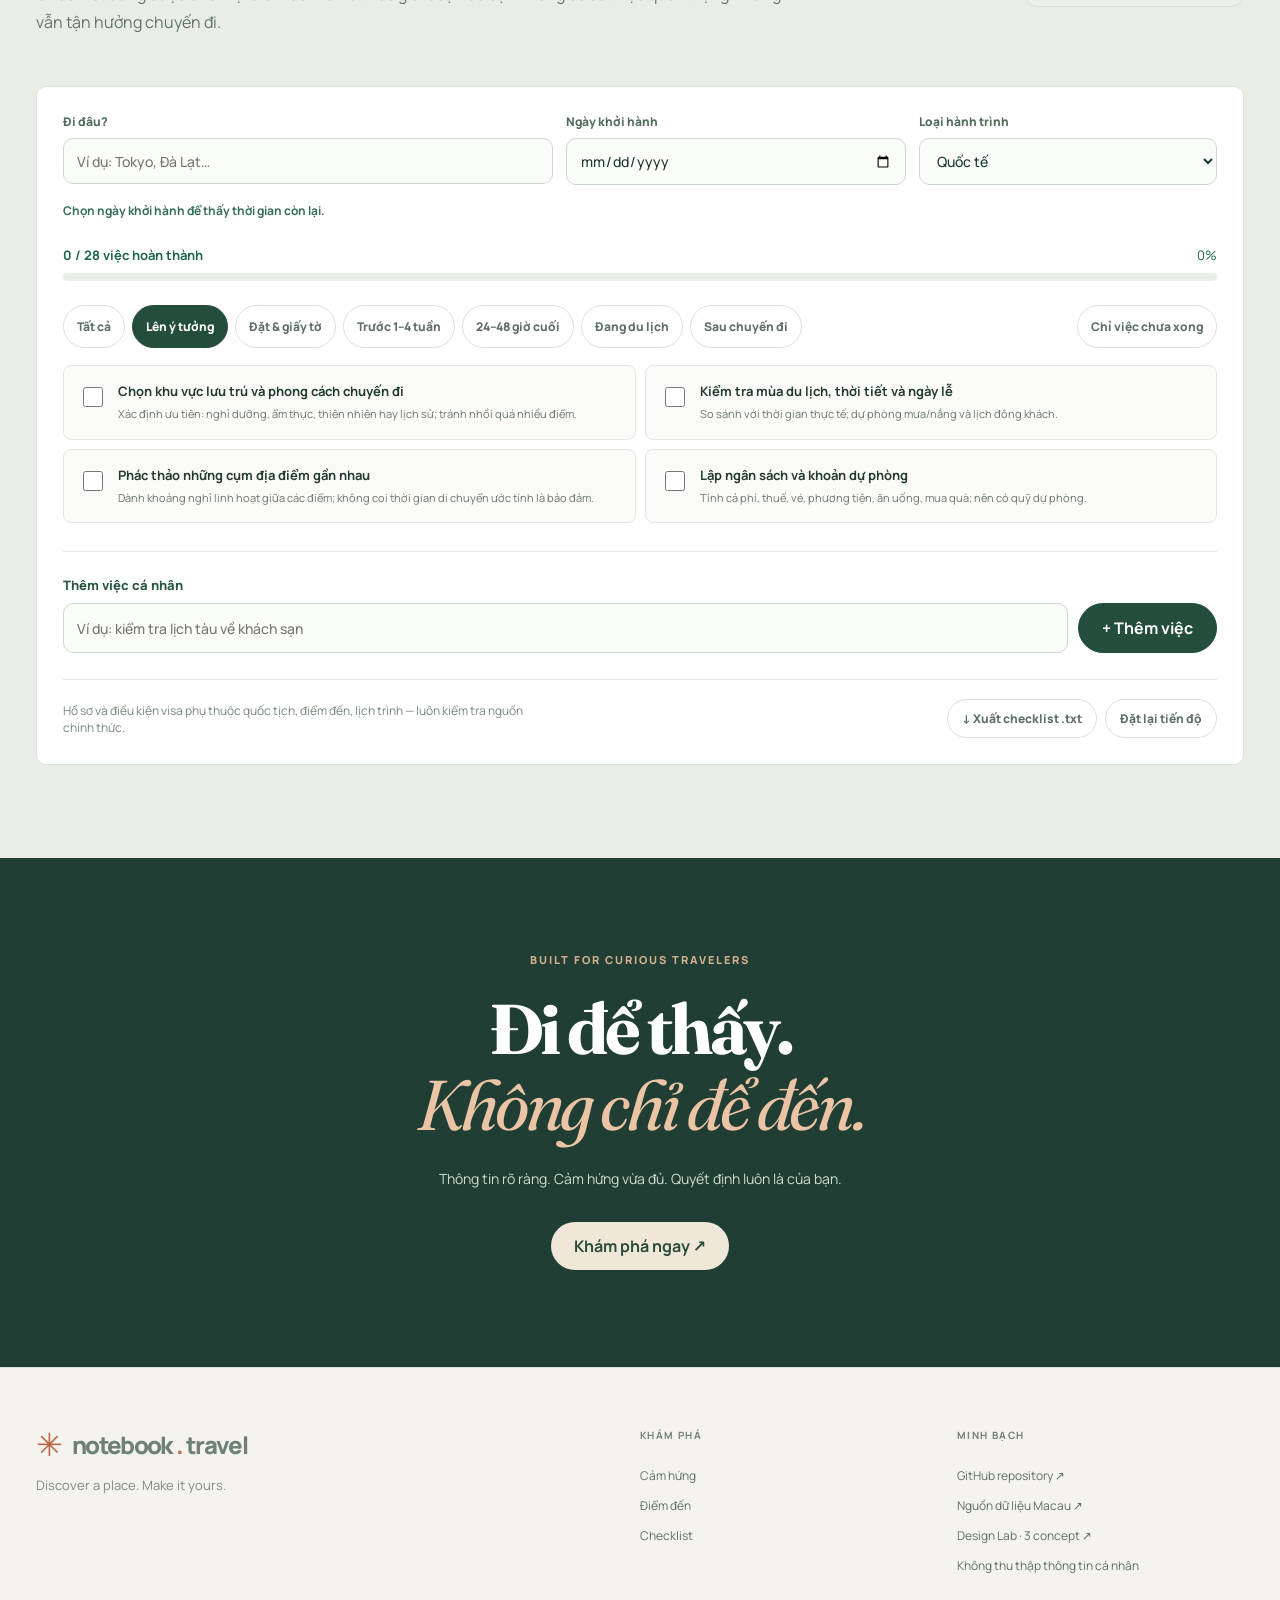
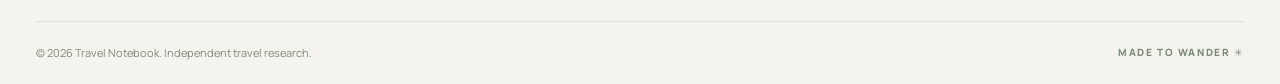
==== commit 992e2a22: "feat: share persistent six-color theme palette across index.html" ====
--- a/index.html
+++ b/index.html
@@ -1,2 +1,2 @@
 <!doctype html>
-<html lang="vi"><head><meta charset="utf-8"><meta name="viewport" content="width=device-width,initial-scale=1"><meta name="theme-color" content="#f8f7f2"><meta name="description" content="Travel Notebook: thư viện du lịch có nguồn, bản đồ, check-in, ẩm thực, khách sạn, chi phí và điều cần tránh."><meta property="og:title" content="Travel Notebook — Cẩm nang du lịch có nguồn"><meta property="og:description" content="Khám phá nhiều quốc gia, tỉnh và thành phố. Bộ lọc địa điểm, checklist chuẩn bị chuyến đi và cẩm nang đáng tin cậy."><title>Travel Notebook — Cẩm nang du lịch có nguồn</title><link rel="icon" href="data:image/svg+xml,%3Csvg xmlns='http://www.w3.org/2000/svg' viewBox='0 0 64 64'%3E%3Crect width='64' height='64' rx='15' fill='%23163d34'/%3E%3Ctext x='32' y='43' text-anchor='middle' font-size='42' fill='%23ffdf9f'%3E%E2%97%88%3C/text%3E%3C/svg%3E"><link rel="stylesheet" href="./assets/site.css"><link rel="stylesheet" href="./assets/home.css"><link rel="stylesheet" href="./assets/design-v3.css"><link rel="preconnect" href="https://upload.wikimedia.org"><link rel="preconnect" href="https://thumb.wikimedia.org"></head><body data-page="home"><a class="discoveryskip" href="#main-content">Bỏ qua điều hướng</a><div id="app"></div><script type="module" src="./assets/app.js"></script></body></html>+<html lang="vi"><head><meta charset="utf-8"><meta name="viewport" content="width=device-width,initial-scale=1"><meta name="theme-color" content="#f8f7f2"><meta name="description" content="Travel Notebook: thư viện du lịch có nguồn, bản đồ, check-in, ẩm thực, khách sạn, chi phí và điều cần tránh."><meta property="og:title" content="Travel Notebook — Cẩm nang du lịch có nguồn"><meta property="og:description" content="Khám phá nhiều quốc gia, tỉnh và thành phố. Bộ lọc địa điểm, checklist chuẩn bị chuyến đi và cẩm nang đáng tin cậy."><title>Travel Notebook — Cẩm nang du lịch có nguồn</title><link rel="icon" href="data:image/svg+xml,%3Csvg xmlns='http://www.w3.org/2000/svg' viewBox='0 0 64 64'%3E%3Crect width='64' height='64' rx='15' fill='%23163d34'/%3E%3Ctext x='32' y='43' text-anchor='middle' font-size='42' fill='%23ffdf9f'%3E%E2%97%88%3C/text%3E%3C/svg%3E"><link rel="stylesheet" href="./assets/site.css"><link rel="stylesheet" href="./assets/home.css"><script>(function(){var c=new URLSearchParams(location.search).get("concept");if(["minimal","immersive","bento"].includes(c))document.documentElement.dataset.concept=c;})();</script><link rel="stylesheet" href="./assets/design-v3.css"><link rel="preconnect" href="https://upload.wikimedia.org"><link rel="preconnect" href="https://thumb.wikimedia.org"><script>(function(){try{var t=localStorage.getItem('travel-notebook-color-theme-v1');if(['forest','ocean','sunset','lavender','sakura','midnight'].includes(t))document.documentElement.dataset.colorTheme=t;}catch(e){}})();</script><link rel="stylesheet" href="./assets/themes.css"><script defer src="./assets/theme.js"></script></head><body data-page="home"><a class="discoveryskip" href="#main-content">Bỏ qua điều hướng</a><div id="app"></div><script type="module" src="./assets/app.js"></script></body></html>
--- a/assets/design-v3.css
+++ b/assets/design-v3.css
@@ -225,3 +225,98 @@
 @media(max-width:700px){.v3-header{height:66px;padding:0 18px}.v3-logo{font-size:20px}.v3-mark{font-size:25px;margin-right:4px}.v3-header nav{display:none}.v3-nav-cta{font-size:11px}.v3-hero{grid-template-columns:1fr}.v3-hero-content{padding:56px 20px 32px}.v3-hero h1{font-size:clamp(52px,11.3vw,77px)}.v3-hero-content>p{font-size:13px}.v3-hero-visual{min-height:350px;max-height:420px}.v3-hero-caption{left:25px;bottom:30px}.v3-hero-caption strong{font-size:44px}.v3-hero-stats{margin-top:25px}.v3-marquee{gap:10px;font-size:9px}.v3-marquee span:nth-of-type(2),.v3-marquee b{display:none}.v3-inspiration,.v3-directory,.v3-how{padding:62px 0}.v3-section-heading{display:block;margin-bottom:26px}.v3-section-heading>p{max-width:600px;margin-top:16px}.v3-section-heading h2{font-size:clamp(43px,10vw,60px)}.v3-posters{grid-template-columns:repeat(2,minmax(0,1fr));gap:8px}.v3-poster{min-height:280px}.v3-poster-title{bottom:35px;left:13px}.v3-poster-title b{font-size:29px}.v3-poster-title span{font-size:10px}.v3-poster-region{top:12px;left:13px}.v3-photo-credit{left:13px}.v3-filter-selects{grid-template-columns:1fr}.v3-destination-grid{grid-template-columns:1fr}.v3-card-photo,.v3-card-abstract{height:220px}.v3-filters{padding:16px}.v3-how-card{min-height:255px}.v3-footer-columns{grid-template-columns:1fr 1fr}.v3-footer-columns>div:first-child{grid-column:span 2}.v3-footer-bottom{flex-wrap:wrap}.v3-closing{padding:75px 0}.city-bento{grid-template-columns:repeat(2,minmax(0,1fr));gap:11px}.city-bento>a,.city-bento>div{padding:19px;min-height:220px}.city-bento .bento-large,.city-bento .bento-food,.city-bento .bento-cost,.city-bento .bento-map,.city-bento .bento-safe,.city-bento .bento-event,.city-bento .bento-route{grid-column:span 2}.city-bento .bento-large{min-height:340px}.city-bento .bento-food{min-height:295px}.city-bento .bt-title{font-size:35px}.city-route-cta{display:block}.city-route-cta a{display:inline-block;margin-top:18px}}
 @media(max-width:420px){.v3-hero h1{font-size:48px}.v3-hero-search button{padding:13px 12px;font-size:11px}.v3-hero-search input{font-size:13px}.v3-hero-stats{gap:17px}.v3-hero-stats small{font-size:8px}.v3-hero-stats b{font-size:22px}.v3-poster{min-height:240px}.v3-poster-title b{font-size:25px}.v3-poster-title span{display:none}.v3-place-body h3{font-size:27px}}
 @media(prefers-reduced-motion:reduce){.v3-poster img,.v3-place-card{transition:none!important}html{scroll-behavior:auto}}
+
+
+/* Design Lab: alternate directions. Production defaults to Modern Travel Editorial. */
+html[data-concept="minimal"]{--v3-paper:#fffdf9;--v3-moss:#282a25}
+html[data-concept="minimal"] .v3-hero{display:block;background:#fcfbf6;min-height:0}
+html[data-concept="minimal"] .v3-hero-content{margin:auto;max-width:1180px;padding:115px 50px 100px}
+html[data-concept="minimal"] .v3-hero h1{font-size:clamp(70px,8.5vw,130px);max-width:980px}
+html[data-concept="minimal"] .v3-hero h1 em{color:#876f5e}
+html[data-concept="minimal"] .v3-hero-visual,html[data-concept="minimal"] .v3-marquee{display:none}
+html[data-concept="minimal"] .v3-inspiration{border-top:1px solid #e4e1d9}
+html[data-concept="minimal"] .v3-directory{background:#f7f6f2}
+html[data-concept="minimal"] .v3-place-card{border-radius:0;box-shadow:none}
+html[data-concept="minimal"] .v3-card-photo,html[data-concept="minimal"] .v3-card-abstract{height:145px}
+html[data-concept="minimal"] .v3-poster{border-radius:0}
+html[data-concept="minimal"] .v3-how-card{border-radius:0}
+html[data-concept="immersive"] .v3-hero{display:block;position:relative;background:#123527;overflow:hidden}
+html[data-concept="immersive"] .v3-hero-content{position:relative;z-index:3;max-width:none;min-height:790px;width:min(1180px,calc(100% - 70px));padding:95px 0 90px;margin:auto;color:#fff}
+html[data-concept="immersive"] .v3-hero h1{color:#fff;max-width:1050px;font-size:clamp(68px,8vw,128px)}
+html[data-concept="immersive"] .v3-hero h1 em{color:#e4c39f}
+html[data-concept="immersive"] .v3-hero-content>p{color:#eef3ea;max-width:620px}
+html[data-concept="immersive"] .v3-hero .v3-eyebrow{color:#e3ceac}
+html[data-concept="immersive"] .v3-suggest,html[data-concept="immersive"] .v3-suggest button{color:#f1eee4;border-color:#b9c6bb}
+html[data-concept="immersive"] .v3-hero-stats{border-color:#fff5}
+html[data-concept="immersive"] .v3-hero-stats>span{color:#f1efdd}
+html[data-concept="immersive"] .v3-hero-visual{position:absolute;inset:0;height:100%;min-height:0}
+html[data-concept="immersive"] .v3-hero-shade{background:linear-gradient(90deg,#09271fe3 0%,#123728b0 47%,#0c2b204b 100%)}
+html[data-concept="immersive"] .v3-hero-caption{left:auto;right:45px;bottom:40px;text-align:right}
+html[data-concept="immersive"] .v3-floating-postcard{display:none}
+html[data-concept="immersive"] .v3-posters{grid-template-columns:repeat(4,1fr)}
+html[data-concept="immersive"] .v3-poster{min-height:500px}
+html[data-concept="bento"] .v3-hero{grid-template-columns:57% 43%;background:#f1f0e7}
+html[data-concept="bento"] .v3-hero-content{padding:55px 5vw 38px 6vw}
+html[data-concept="bento"] .v3-hero h1{font-size:clamp(52px,5.5vw,83px)}
+html[data-concept="bento"] .v3-hero-visual{border:15px solid #f1f0e7;border-radius:25px;min-height:610px}
+html[data-concept="bento"] .v3-posters{grid-template-columns:repeat(6,1fr);grid-auto-rows:200px}
+html[data-concept="bento"] .v3-poster{min-height:0;grid-column:span 2;grid-row:span 1;border-radius:16px}
+html[data-concept="bento"] .v3-poster:first-child{grid-column:span 3;grid-row:span 2}
+html[data-concept="bento"] .v3-poster:nth-child(2){grid-column:span 3}
+html[data-concept="bento"] .v3-poster:nth-child(3),html[data-concept="bento"] .v3-poster:nth-child(4){grid-column:span 3}
+html[data-concept="bento"] .v3-poster-title b{font-size:31px}
+html[data-concept="bento"] .v3-destination-grid{grid-template-columns:repeat(4,1fr)}
+html[data-concept="bento"] .v3-place-card:first-child{grid-column:span 2;grid-row:span 2}
+html[data-concept="bento"] .v3-place-card:first-child .v3-card-photo{height:415px}
+html[data-concept="bento"] .v3-place-card{border-radius:14px}
+@media(max-width:950px){
+html[data-concept="bento"] .v3-destination-grid{grid-template-columns:repeat(2,1fr)}
+html[data-concept="bento"] .v3-place-card:first-child{grid-column:span 1;grid-row:span 1}
+html[data-concept="bento"] .v3-place-card:first-child .v3-card-photo{height:198px}
+html[data-concept="bento"] .v3-hero{grid-template-columns:1fr 42%}
+}
+@media(max-width:700px){
+html[data-concept="minimal"] .v3-hero-content{width:calc(100% - 36px);padding:66px 0}
+html[data-concept="minimal"] .v3-hero h1{font-size:clamp(55px,11vw,76px)}
+html[data-concept="immersive"] .v3-hero-content{width:calc(100% - 36px);min-height:670px;padding:80px 0 90px}
+html[data-concept="immersive"] .v3-hero h1{font-size:clamp(55px,11vw,76px)}
+html[data-concept="immersive"] .v3-hero-caption{right:20px}
+html[data-concept="immersive"] .v3-posters{grid-template-columns:repeat(2,1fr)}
+html[data-concept="immersive"] .v3-poster{min-height:290px}
+html[data-concept="bento"] .v3-hero{grid-template-columns:1fr}
+html[data-concept="bento"] .v3-hero-visual{height:330px;min-height:330px;border:10px solid #f1f0e7}
+html[data-concept="bento"] .v3-posters{grid-template-columns:repeat(2,1fr);grid-auto-rows:170px}
+html[data-concept="bento"] .v3-poster:first-child{grid-column:span 2;grid-row:span 2}
+html[data-concept="bento"] .v3-poster:nth-child(2),html[data-concept="bento"] .v3-poster:nth-child(3),html[data-concept="bento"] .v3-poster:nth-child(4){grid-column:span 1}
+html[data-concept="bento"] .v3-poster:nth-child(4){grid-column:span 2}
+html[data-concept="bento"] .v3-destination-grid{grid-template-columns:1fr}
+}
+
+/* Unified navigation on both city and atlas screens */
+body[data-page=city] .city-v3-header{height:84px;padding:0 max(4.5vw,28px);background:#fafaf6f4}
+body[data-page=city] .city-v3-header nav{display:flex;gap:30px;align-items:center}
+body[data-page=city] .city-v3-header nav a{color:#52665b;font-weight:800;font-size:12px}
+body[data-page=city] .city-v3-header .v3-nav-cta{font-size:12px}
+body[data-page=city] .tabs-shell{top:84px}
+body[data-page=city] .city-v3-header .v3-logo{font-size:23px;letter-spacing:-.07em}
+body[data-page=city] .v3-footer{border-top:1px solid #e2e5db;padding:65px 0 25px;color:#243b30}
+body[data-page=city] .v3-footer .v3-footer-columns>div p{margin:0;color:#738372}
+body[data-page=city] .v3-footer .v3-logo{font-size:24px;color:#213e31}
+body[data-page=city] .v3-footer a{color:#31513d}
+body[data-page=city] .v3-footer-bottom{color:#788779}
+@media(max-width:700px){
+body[data-page=city] .city-v3-header{height:66px;padding:0 18px}
+body[data-page=city] .city-v3-header nav{display:none}
+body[data-page=city] .city-v3-header .v3-logo{font-size:19px}
+body[data-page=city] .city-v3-header .v3-nav-cta{font-size:11px}
+body[data-page=city] .tabs-shell{top:66px}
+}
+
+
+/* Editorial inspiration by interest; not a recommendation ranking. */
+.v3-moods{display:flex;align-items:center;justify-content:space-between;gap:20px;margin-top:23px;background:#eeefe8;padding:20px 22px;border-radius:8px}
+.v3-moods strong{letter-spacing:.13em;font-size:10px;color:#6c765f;white-space:nowrap}
+.v3-moods>div{display:flex;flex-wrap:wrap;gap:8px;justify-content:flex-end}
+.v3-moods button{background:#fff;border:1px solid #d7dfd3;border-radius:50px;font-size:12px;font-weight:800;color:#345441;padding:10px 14px;min-height:43px}
+.v3-moods button:hover,.v3-moods button.selected{background:#234b3c;color:#fff;border-color:#234b3c}
+@media(max-width:800px){.v3-moods{align-items:flex-start;flex-direction:column}.v3-moods>div{justify-content:flex-start}}
--- a/assets/themes.css
+++ b/assets/themes.css
@@ -0,0 +1,156 @@
+/* Color Themes V1: deliberate tonal systems, not only an accent hue.
+   Loaded AFTER design-v3.css on atlas and city, and after inline CSS in Design Lab.
+*/
+:root{
+ --tone-ink:#1d3029;--tone-muted:#69766f;--tone-canvas:#f8f7f2;--tone-sheet:#fff;
+ --tone-hero:#efece2;--tone-soft:#eceee7;--tone-pale:#e9eee7;
+ --tone-primary:#244d3b;--tone-primary-hover:#356a53;--tone-accent:#ba6645;
+ --tone-accent-on:#fff;--tone-line:#dbe1d7;--tone-deep:#203e34;--tone-contrast:#fff;
+ --tone-highlight:#edc5a7;--tone-search:#fff;--tone-card-soft:#f4f1e8;
+}
+html[data-color-theme="ocean"]{
+ --tone-ink:#183b4b;--tone-muted:#5e7e8c;--tone-canvas:#f2f8fb;--tone-sheet:#fff;
+ --tone-hero:#e5f3f8;--tone-soft:#e5f1f5;--tone-pale:#dceef5;
+ --tone-primary:#20536e;--tone-primary-hover:#286d8d;--tone-accent:#be7450;
+ --tone-line:#cddfe7;--tone-deep:#193e56;--tone-highlight:#f1c79a;--tone-card-soft:#dcecf1;
+}
+html[data-color-theme="sunset"]{
+ --tone-ink:#51352d;--tone-muted:#8c6e60;--tone-canvas:#fff7f0;--tone-sheet:#fffdfb;
+ --tone-hero:#f9e9da;--tone-soft:#faebdf;--tone-pale:#f5e3d3;
+ --tone-primary:#915139;--tone-primary-hover:#a86142;--tone-accent:#b35d4c;
+ --tone-line:#ead9ce;--tone-deep:#6f382b;--tone-highlight:#f4c8a1;--tone-card-soft:#f6e4d7;
+}
+html[data-color-theme="lavender"]{
+ --tone-ink:#393448;--tone-muted:#756e89;--tone-canvas:#faf7fd;--tone-sheet:#fff;
+ --tone-hero:#ede7f4;--tone-soft:#f0eaf6;--tone-pale:#e8e0f1;
+ --tone-primary:#655583;--tone-primary-hover:#806b9d;--tone-accent:#a25b89;
+ --tone-line:#e0d8eb;--tone-deep:#3d355b;--tone-highlight:#ead2f0;--tone-card-soft:#eee6f2;
+}
+html[data-color-theme="sakura"]{
+ --tone-ink:#49363c;--tone-muted:#8b7278;--tone-canvas:#fff9f8;--tone-sheet:#fff;
+ --tone-hero:#faeaeb;--tone-soft:#f8edef;--tone-pale:#f6e6e9;
+ --tone-primary:#8e5361;--tone-primary-hover:#ad6f7e;--tone-accent:#b66276;
+ --tone-line:#ebdade;--tone-deep:#613c48;--tone-highlight:#f9cbcf;--tone-card-soft:#f9e8eb;
+}
+html[data-color-theme="midnight"]{
+ --tone-ink:#e8efe8;--tone-muted:#b4c4c2;--tone-canvas:#15242b;--tone-sheet:#20323a;
+ --tone-hero:#192e36;--tone-soft:#1d3038;--tone-pale:#243941;
+ --tone-primary:#78c4b3;--tone-primary-hover:#98d7c7;--tone-accent:#e0b875;
+ --tone-accent-on:#182932;--tone-line:#3b5356;--tone-deep:#10232b;
+ --tone-highlight:#e8ca95;--tone-search:#243a41;--tone-card-soft:#263d43;
+ --green:#78c4b3;--cream:#15242b;--ink:#e8efe8;--muted:#b4c4c2;--line:#3b5356;
+}
+:root{
+ --v3-ink:var(--tone-ink);--v3-moss:var(--tone-primary);--v3-muted:var(--tone-muted);
+ --v3-paper:var(--tone-canvas);--v3-clay:var(--tone-accent);--v3-cream:var(--tone-soft);
+ --green:var(--tone-primary);--cream:var(--tone-canvas);--ink:var(--tone-ink);
+ --muted:var(--tone-muted);--line:var(--tone-line);--soft:var(--tone-soft);
+ color-scheme:light;
+}
+html[data-color-theme="midnight"]{color-scheme:dark}
+html[data-color-theme] body{background:var(--tone-canvas);color:var(--tone-ink)}
+html[data-color-theme] .v3-header,html[data-color-theme] .city-v3-header,html[data-color-theme] .lab-nav{background:var(--tone-sheet);border-color:var(--tone-line);color:var(--tone-ink)}
+html[data-color-theme] .v3-header nav a,html[data-color-theme] .city-v3-header nav a,html[data-color-theme] .v3-nav-cta,html[data-color-theme] .v3-logo{color:var(--tone-ink)}
+html[data-color-theme] .v3-mark,html[data-color-theme] .v3-dot{color:var(--tone-accent)}
+html[data-color-theme] .v3-hero{background:var(--tone-hero)}
+html[data-color-theme] .v3-hero h1,html[data-color-theme] .v3-hero .v3-hero-content>p,html[data-color-theme] .v3-hero-stats>span{color:var(--tone-ink)}
+html[data-color-theme] .v3-hero h1 em,html[data-color-theme] .v3-section-heading h2 em{color:var(--tone-accent)}
+html[data-color-theme] .v3-hero-search{background:var(--tone-search);border-color:var(--tone-line)}
+html[data-color-theme] .v3-hero-search input{color:var(--tone-ink)}
+html[data-color-theme] .v3-hero-search button,html[data-color-theme] .v3-clear,html[data-color-theme] .v3-results-more button{border-color:var(--tone-line)}
+html[data-color-theme] .v3-hero-search button{background:var(--tone-primary);color:var(--tone-contrast)}
+html[data-color-theme="midnight"] .v3-hero-search button{color:#112b32}
+html[data-color-theme] .v3-hero-stats{border-color:var(--tone-line)}
+html[data-color-theme] .v3-suggest button{color:var(--tone-ink);border-color:var(--tone-line)}
+html[data-color-theme] .v3-marquee{background:var(--tone-deep);color:var(--tone-contrast)}
+html[data-color-theme] .v3-inspiration,html[data-color-theme] .v3-how{background:var(--tone-canvas)}
+html[data-color-theme] .v3-directory,html[data-color-theme] .v3-moods{background:var(--tone-soft)}
+html[data-color-theme] .v3-moods button,html[data-color-theme] .v3-place-card,html[data-color-theme] .v3-filters{background:var(--tone-sheet);color:var(--tone-ink);border-color:var(--tone-line)}
+html[data-color-theme] .v3-moods button.selected,html[data-color-theme] .v3-moods button:hover{background:var(--tone-primary);color:var(--tone-contrast);border-color:var(--tone-primary)}
+html[data-color-theme="midnight"] .v3-moods button.selected,html[data-color-theme="midnight"] .v3-moods button:hover{color:#132a30}
+html[data-color-theme] .v3-card-abstract{background:var(--tone-card-soft)}
+html[data-color-theme] .v3-card-abstract span{color:var(--tone-accent);opacity:.35}
+html[data-color-theme] .v3-place-body h3,html[data-color-theme] .v3-place-body>p,html[data-color-theme] .v3-section-heading>p{color:var(--tone-ink)}
+html[data-color-theme] .v3-place-bottom{border-color:var(--tone-line)}
+html[data-color-theme] .v3-place-bottom a,.v3-results-top a{color:var(--tone-primary)}
+html[data-color-theme] .v3-status.v3-published{color:var(--tone-primary)}
+html[data-color-theme] .v3-status.v3-planned{color:var(--tone-muted)}
+html[data-color-theme] .v3-filters select,html[data-color-theme] .v3-clear{color:var(--tone-ink);background:var(--tone-sheet);border-color:var(--tone-line)}
+html[data-color-theme] .v3-how-card.first,html[data-color-theme] .v3-how-card.third{background:var(--tone-card-soft);color:var(--tone-ink)}
+html[data-color-theme] .v3-how-card.second,html[data-color-theme] .v3-closing{background:var(--tone-deep);color:var(--tone-contrast)}
+html[data-color-theme] .v3-how-card h3{color:inherit}
+html[data-color-theme] .v3-how-card p{color:var(--tone-muted)}
+html[data-color-theme] .v3-how-card.second p{color:#dfebe6}
+html[data-color-theme] .v3-footer,html[data-color-theme] .v3-footer-columns a,html[data-color-theme] .v3-footer .v3-logo{background:var(--tone-soft);color:var(--tone-ink)}
+html[data-color-theme] .v3-footer-columns p,html[data-color-theme] .v3-footer-columns span,html[data-color-theme] .v3-footer-bottom{color:var(--tone-muted)}
+html[data-color-theme] .v3-closing .pill{background:var(--tone-highlight);color:#213b35}
+html[data-color-theme] .prep-section,html[data-color-theme] body[data-page=home] .prep-section{background:var(--tone-soft)}
+html[data-color-theme] .prep-box,html[data-color-theme] .prep-row,html[data-color-theme] .prep-fields input,html[data-color-theme] .prep-fields select,html[data-color-theme] .prep-custom input{background:var(--tone-sheet);color:var(--tone-ink);border-color:var(--tone-line)}
+html[data-color-theme] .prep-row.prep-done{background:var(--tone-card-soft)}
+html[data-color-theme] .prep-copy strong,html[data-color-theme] .prep-top h2,html[data-color-theme] .prep-summary{color:var(--tone-ink)}
+html[data-color-theme] .prep-fields label,html[data-color-theme] .prep-custom>label{color:var(--tone-ink)}
+html[data-color-theme] .prep-track{background:var(--tone-line)}
+html[data-color-theme] #prep-progress{background:var(--tone-accent)}
+html[data-color-theme] .prep-note{background:var(--tone-pale);color:var(--tone-ink);border-color:var(--tone-line)}
+/* City tabs, bento, info cards, itinerary: palette is consistent throughout. */
+html[data-color-theme] body[data-page=city]{background:var(--tone-canvas)}
+html[data-color-theme] body[data-page=city] .tabs-shell{background:var(--tone-sheet);border-color:var(--tone-line)}
+html[data-color-theme] body[data-page=city] .tab{color:var(--tone-muted)}
+html[data-color-theme] body[data-page=city] .tab.active{color:var(--tone-accent);border-color:var(--tone-accent)}
+html[data-color-theme] body[data-page=city] .card,html[data-color-theme] body[data-page=city] .panel,html[data-color-theme] body[data-page=city] .caution,html[data-color-theme] body[data-page=city] .intel-card,html[data-color-theme] body[data-page=city] .guide-stop{background:var(--tone-sheet);color:var(--tone-ink);border-color:var(--tone-line)}
+html[data-color-theme] body[data-page=city] .city-bento>a:not(.bento-large):not(.bento-food),html[data-color-theme] body[data-page=city] .city-bento>div{background:var(--tone-card-soft);color:var(--tone-ink);border-color:var(--tone-line)}
+html[data-color-theme] body[data-page=city] .city-bento .bento-route{background:var(--tone-deep)!important;color:var(--tone-contrast)!important}
+html[data-color-theme] body[data-page=city] .city-bento .bt-copy{color:var(--tone-ink)}
+html[data-color-theme] body[data-page=city] .city-bento .bento-large .bt-copy,html[data-color-theme] body[data-page=city] .city-bento .bento-food .bt-copy,html[data-color-theme] body[data-page=city] .city-bento .bento-route .bt-copy{color:#e2e9e1}
+html[data-color-theme] body[data-page=city] .city-fact-pill,html[data-color-theme] body[data-page=city] .guide-toolbar,html[data-color-theme] body[data-page=city] .guide-map-container{background:var(--tone-sheet);border-color:var(--tone-line)}
+html[data-color-theme] body[data-page=city] .city-route-cta,html[data-color-theme] body[data-page=city] .guide-dash-number{background:var(--tone-deep);color:var(--tone-contrast)}
+html[data-color-theme] body[data-page=city] .city-route-cta a{background:var(--tone-highlight);color:#283831}
+html[data-color-theme] body[data-page=city] .guide-export,html[data-color-theme] body[data-page=city] .guide-story{background:var(--tone-card-soft)}
+html[data-color-theme] body[data-page=city] .guide-stop{border-left-color:var(--tone-accent)}
+html[data-color-theme] body[data-page=city] .info-strip{background:var(--tone-card-soft);color:var(--tone-ink)}
+html[data-color-theme] body[data-page=city] .pill{background:var(--tone-primary);color:var(--tone-contrast);border-color:var(--tone-primary)}
+html[data-color-theme="midnight"] body[data-page=city] .pill{color:#10282d}
+html[data-color-theme] body[data-page=city] .pill.light{background:var(--tone-sheet);color:var(--tone-ink)}
+html[data-color-theme] body[data-page=city] .chip{background:var(--tone-sheet);color:var(--tone-ink);border-color:var(--tone-line)}
+html[data-color-theme] body[data-page=city] .chip.selected{background:var(--tone-primary);color:var(--tone-contrast)}
+html[data-color-theme="midnight"] body[data-page=city] .chip.selected{color:#112a30}
+html[data-color-theme] body[data-page=city] .city-tab-mobile select{background:var(--tone-sheet);color:var(--tone-ink)}
+html[data-color-theme] body[data-page=city] .guide-add select,html[data-color-theme] body[data-page=city] .guide-toolbar select{background:var(--tone-sheet);color:var(--tone-ink);border-color:var(--tone-line)}
+html[data-color-theme] body[data-page=city] .v3-footer{background:var(--tone-soft);color:var(--tone-ink)}
+html[data-color-theme] body[data-page=city] .v3-footer a{color:var(--tone-ink)}
+/* Preserve readable photographed hero and map: don't recolor image tiles or map tiles. */
+html[data-color-theme="midnight"] .v3-hero .v3-hero-search input::placeholder{color:#aabfc0}
+html[data-color-theme="midnight"] .v3-hero-visual{background:#203943}
+html[data-color-theme="midnight"] .v3-hero-visual-label,html[data-color-theme="midnight"] .v3-hero-caption{color:#fff}
+html[data-color-theme="midnight"] .guide-map{color:#263b35}
+html[data-color-theme="midnight"] .info-strip p,html[data-color-theme="midnight"] .panel p,html[data-color-theme="midnight"] .guide-story{color:#dbe4df}
+html[data-color-theme="midnight"] .v3-filters label,html[data-color-theme="midnight"] .prep-bottom span{color:#cbd9d5}
+/* Accessible theme studio. */
+.theme-switcher{position:relative;flex:0 0 auto;z-index:120}
+.theme-trigger{display:flex;align-items:center;justify-content:center;gap:8px;padding:10px 12px;min-height:42px;border:1px solid var(--tone-line);background:var(--tone-sheet);color:var(--tone-ink);border-radius:9px;cursor:pointer;font:800 12px 'Manrope',system-ui,sans-serif;white-space:nowrap}
+.theme-trigger:hover,.theme-trigger[aria-expanded=true]{border-color:var(--tone-accent)}
+.theme-trigger-icon{font-size:20px;color:var(--tone-accent);line-height:1}
+.theme-panel{position:absolute;right:0;top:calc(100% + 15px);width:min(360px,calc(100vw - 35px));padding:18px;border:1px solid var(--tone-line);border-radius:15px;background:var(--tone-sheet);color:var(--tone-ink);box-shadow:0 15px 45px #080c0d35;z-index:250;text-align:left;max-height:min(75vh,590px);overflow-y:auto}
+.theme-panel[hidden]{display:none!important}
+.theme-panel-head{display:flex;align-items:flex-start;justify-content:space-between;margin-bottom:18px;gap:12px}
+.theme-panel-head strong{font:750 20px 'Fraunces',Georgia,serif}
+.theme-panel-head p{font-size:11px;color:var(--tone-muted);margin-top:5px;line-height:1.5}
+.theme-close{border:1px solid var(--tone-line);width:32px;height:32px;border-radius:7px;background:var(--tone-sheet);color:var(--tone-ink);font-size:20px}
+.theme-options{display:grid;grid-template-columns:1fr 1fr;gap:8px}
+.theme-choice{position:relative;display:flex;flex-direction:column;gap:8px;text-align:left;align-items:flex-start;padding:12px;background:var(--tone-sheet);border:1px solid var(--tone-line);border-radius:10px;color:var(--tone-ink);min-height:116px;cursor:pointer}
+.theme-choice.chosen{border-color:var(--tone-accent);box-shadow:0 0 0 1px var(--tone-accent)}
+.theme-swatches{display:flex;gap:3px;height:28px}
+.theme-swatches i{display:inline-block;width:28px;height:28px;border-radius:5px;border:1px solid #9caba340}
+.theme-swatches i:first-child{width:42px}
+.theme-option-copy strong{display:block;font-size:12px}
+.theme-option-copy small{display:block;font-size:10px;color:var(--tone-muted);margin-top:3px;line-height:1.4}
+.theme-check{position:absolute;top:13px;right:11px;display:none;font-size:13px;color:var(--tone-accent)}
+.theme-choice.chosen .theme-check{display:block}
+.theme-privacy{font-size:10px;color:var(--tone-muted);margin-top:16px;line-height:1.7}
+/* App CSS hardcoded tab buttons/side copy: keep legible on dark. */
+html[data-color-theme="midnight"] input,html[data-color-theme="midnight"] select,html[data-color-theme="midnight"] textarea{accent-color:#80c5b4}
+html[data-color-theme="midnight"] .v3-hero-visual{isolation:isolate}
+@media(max-width:850px){.theme-switcher{margin-left:auto;margin-right:12px}.theme-trigger{padding:9px 10px}.theme-trigger>span:not(.theme-trigger-icon){display:none}}
+@media(max-width:470px){.theme-options{grid-template-columns:1fr 1fr}.theme-choice{min-height:115px;padding:9px}.theme-swatches i{width:21px;height:24px}.theme-swatches i:first-child{width:30px}.theme-panel{right:-40px}.theme-trigger{font-size:11px;min-height:40px}}
+/* Specificity guard: no color theme should negate usable contrast on concept pages. */
+html[data-color-theme="midnight"][data-concept="immersive"] .v3-hero h1,html[data-color-theme="midnight"][data-concept="immersive"] .v3-hero .v3-hero-content>p{color:#fff}
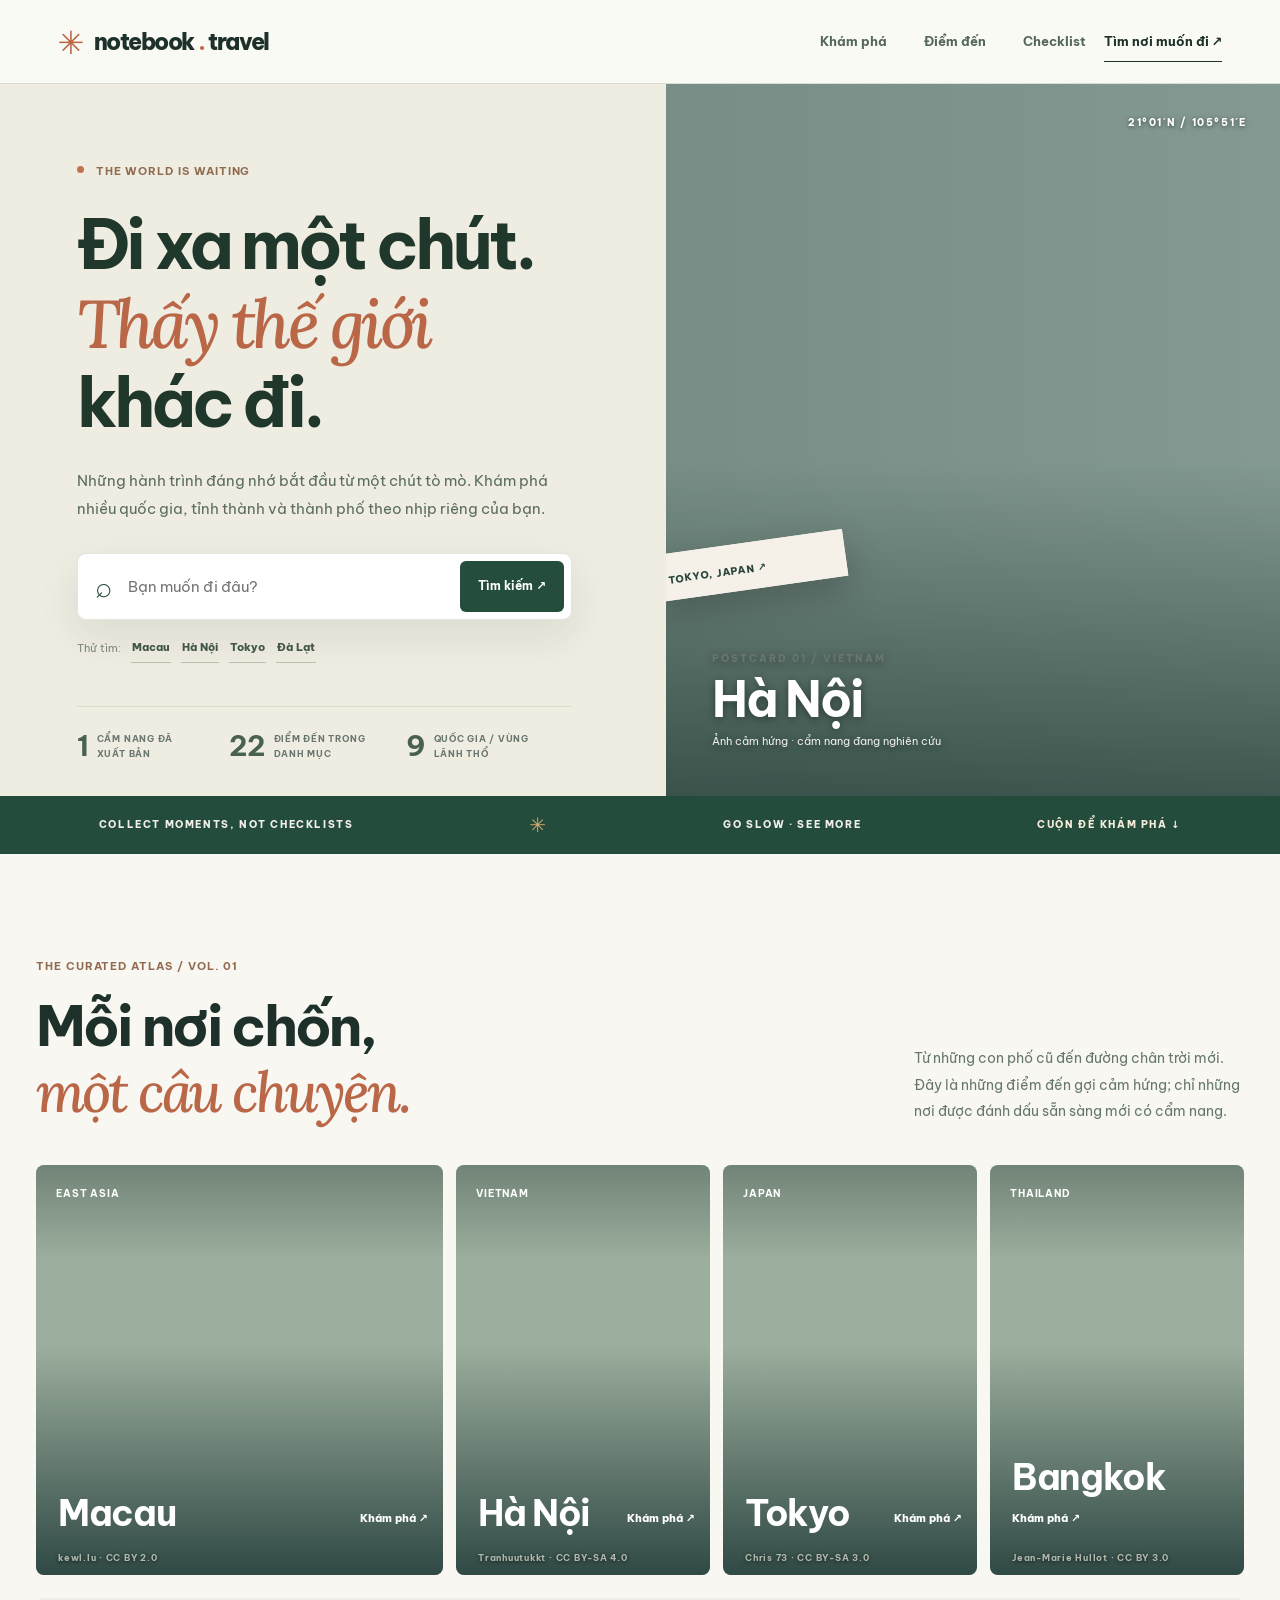
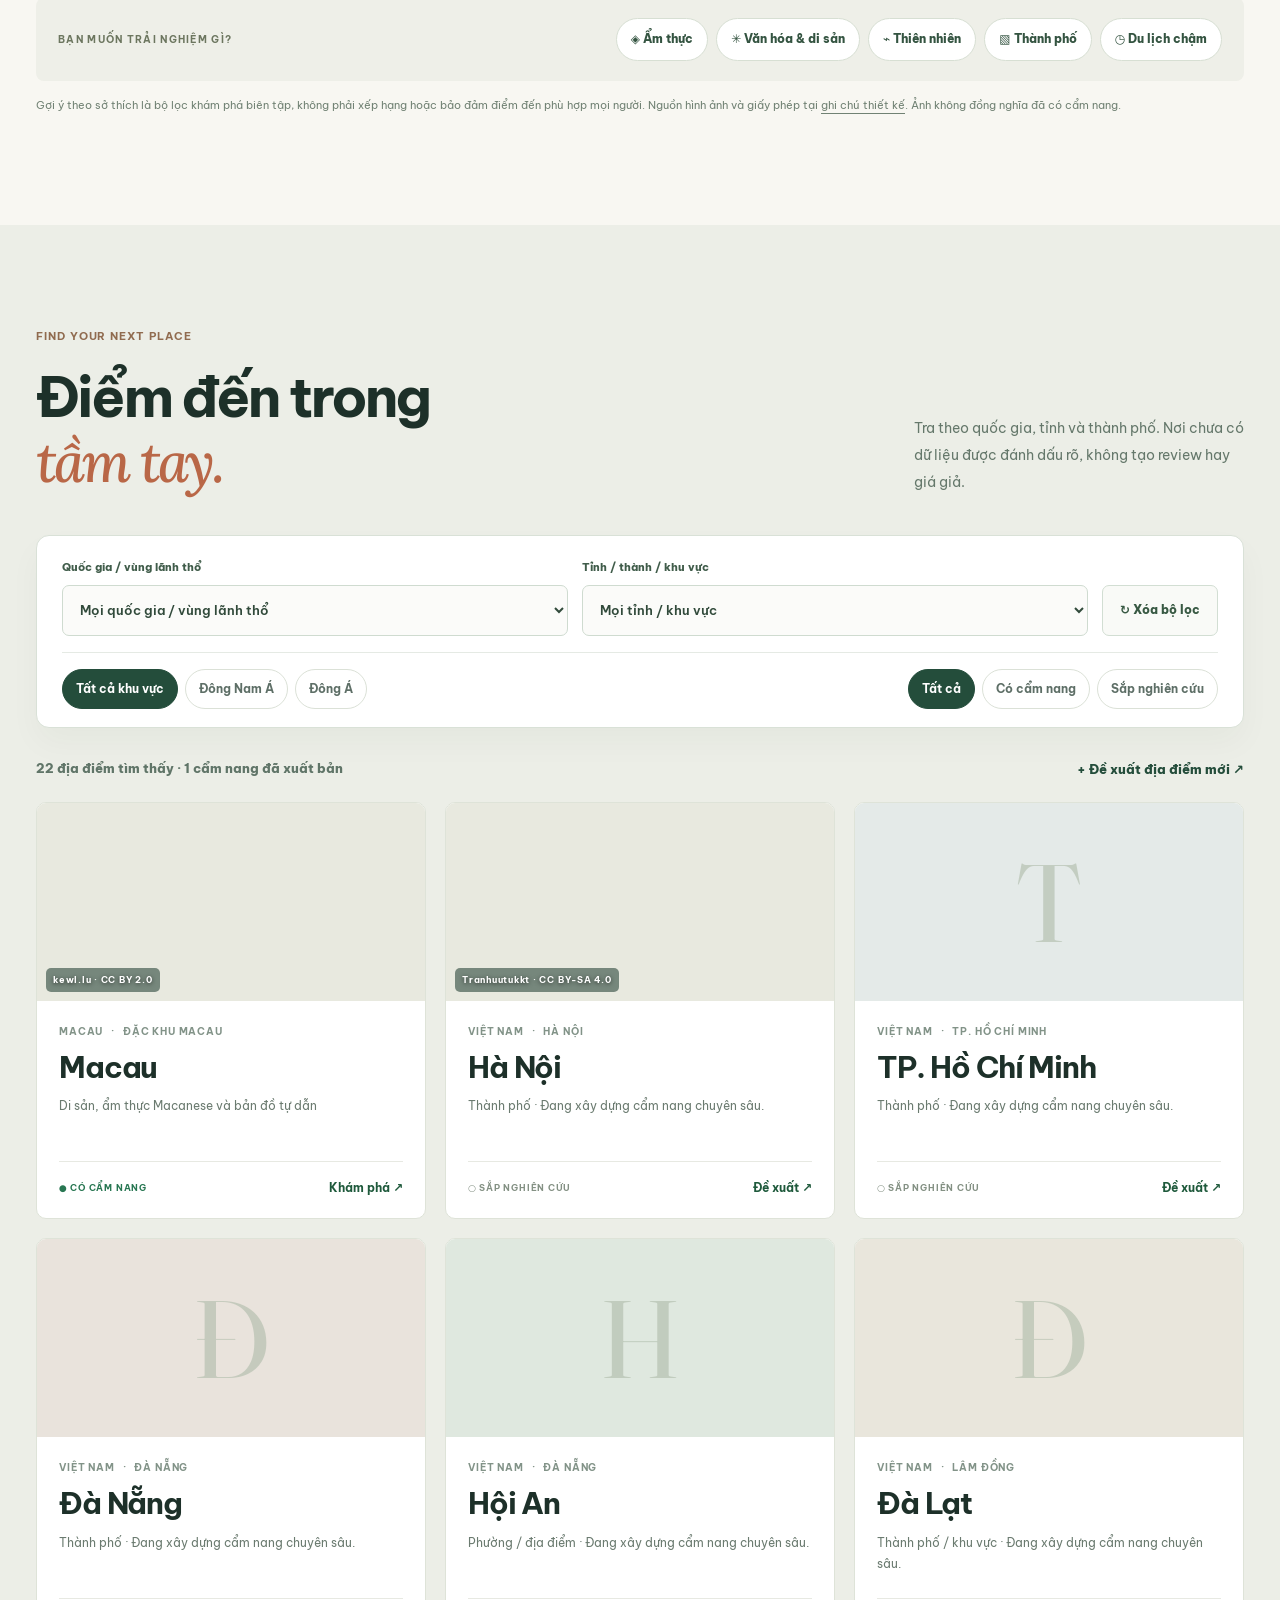
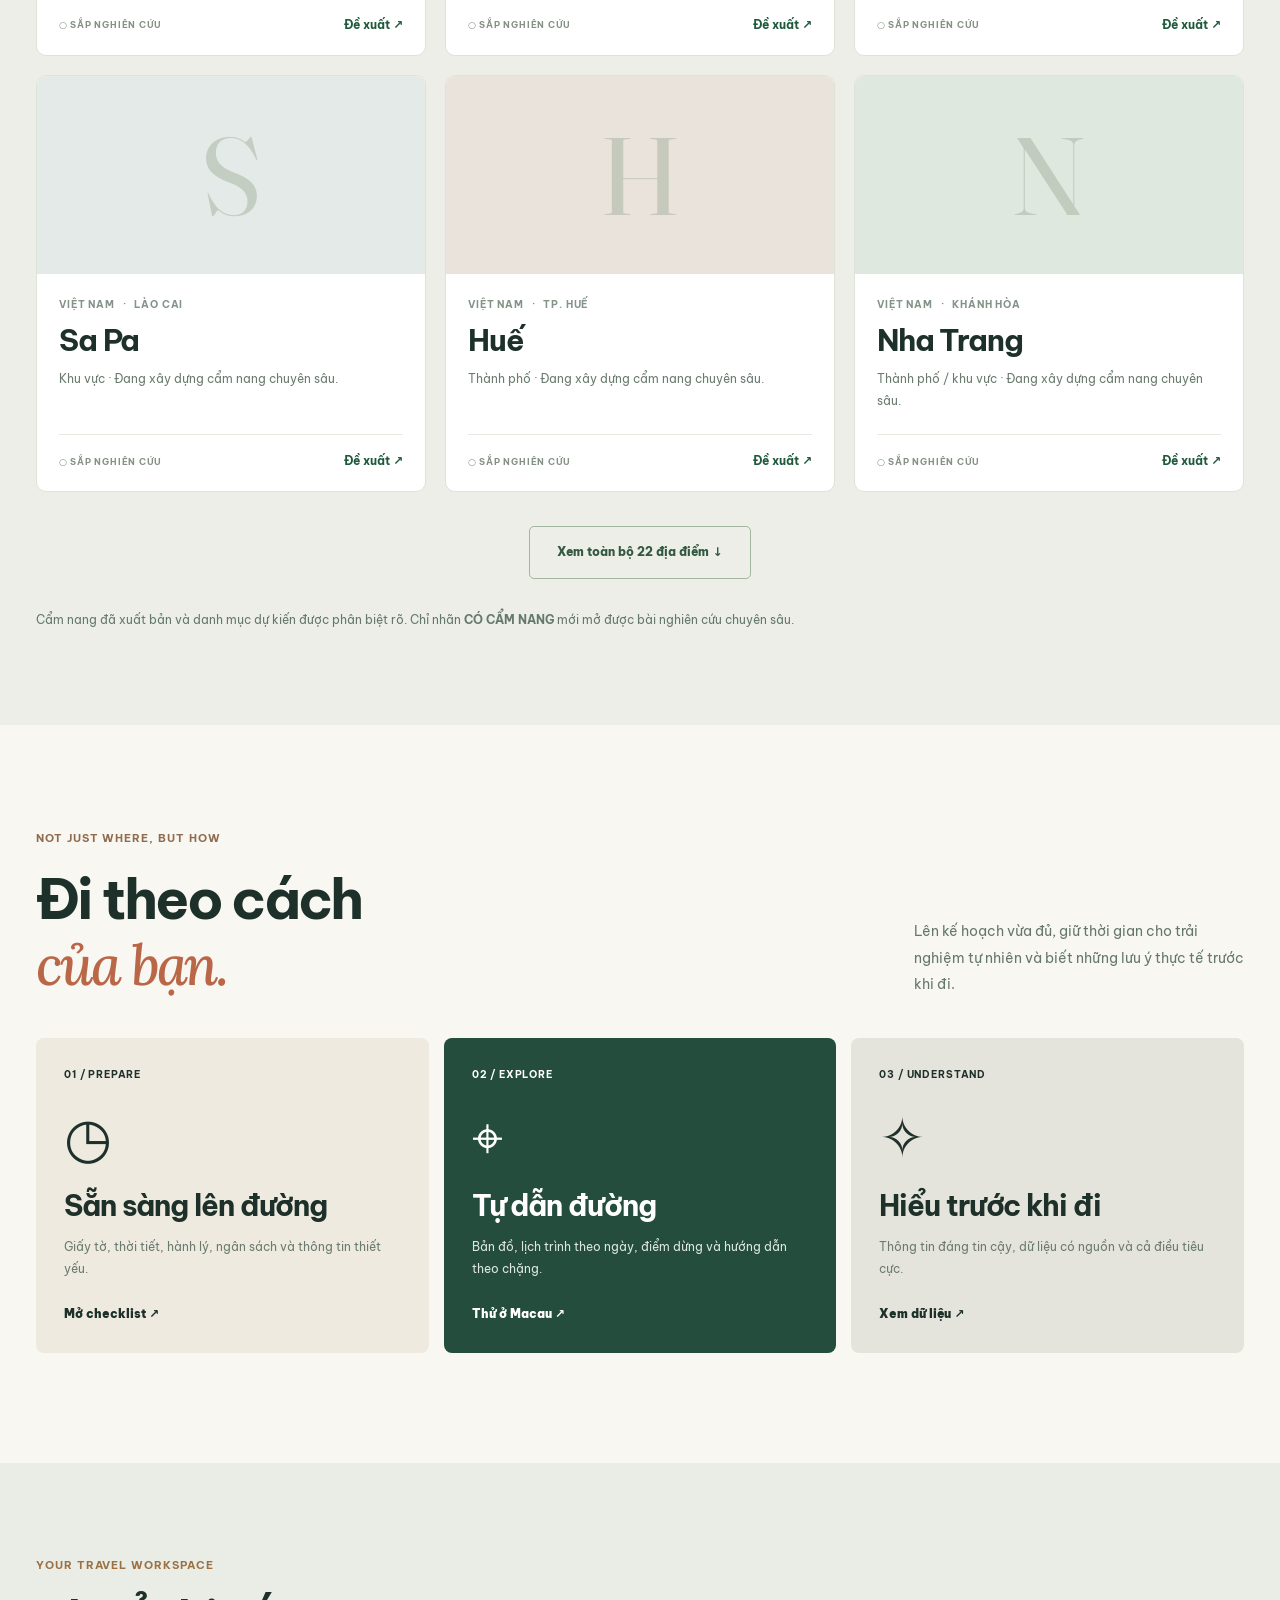
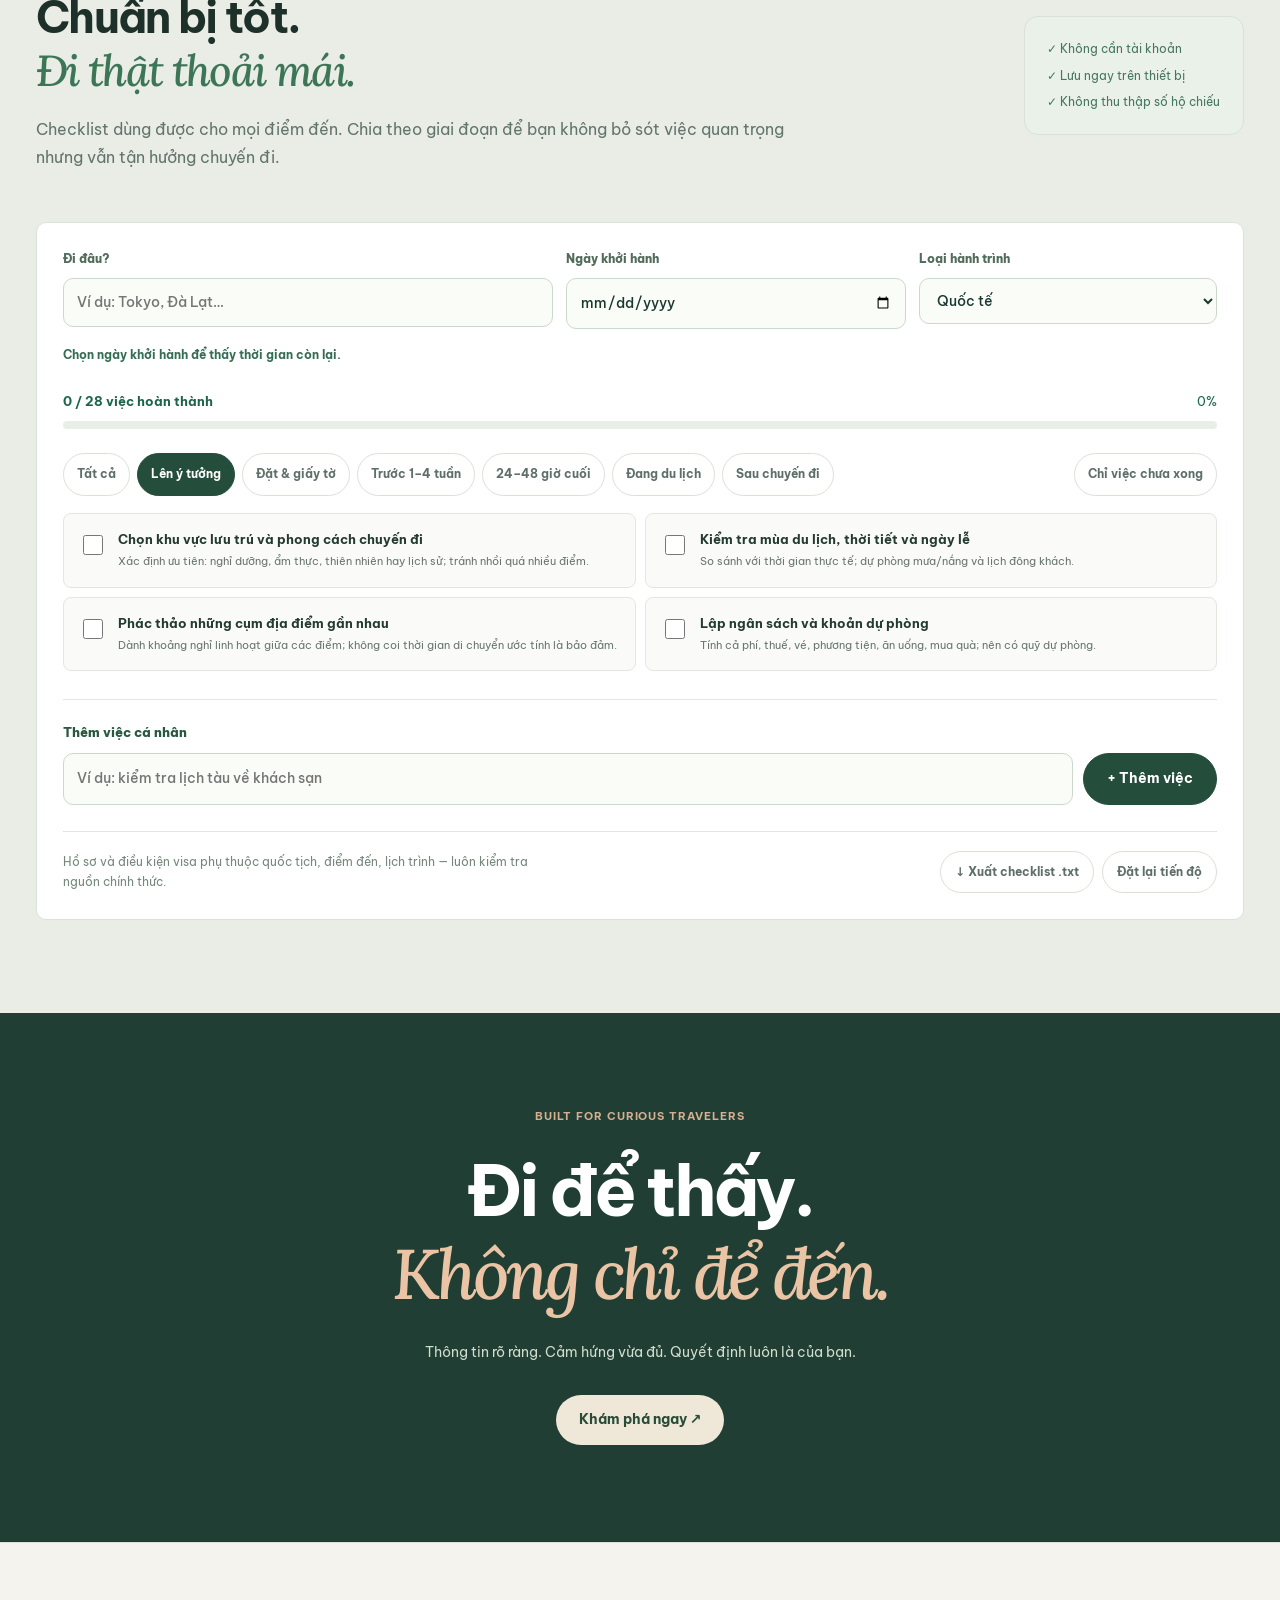
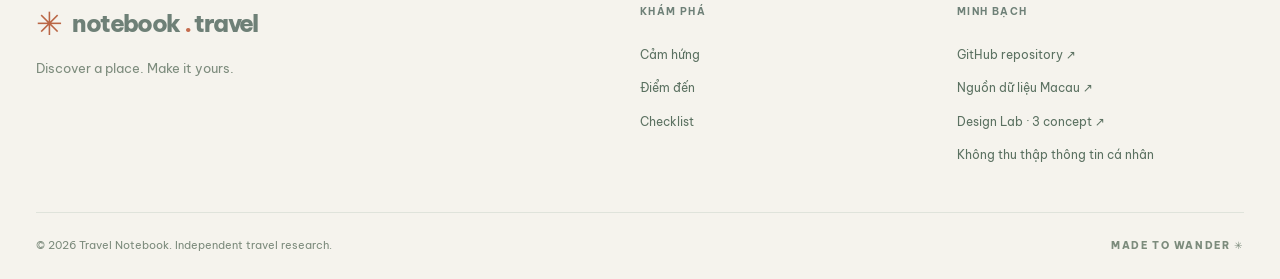
==== commit fa87de61: "design: load Vietnamese-aware Be Vietnam Pro + Lora and global responsive typography in index.html" ====
--- a/index.html
+++ b/index.html
@@ -1,2 +1,2 @@
 <!doctype html>
-<html lang="vi"><head><meta charset="utf-8"><meta name="viewport" content="width=device-width,initial-scale=1"><meta name="theme-color" content="#f8f7f2"><meta name="description" content="Travel Notebook: thư viện du lịch có nguồn, bản đồ, check-in, ẩm thực, khách sạn, chi phí và điều cần tránh."><meta property="og:title" content="Travel Notebook — Cẩm nang du lịch có nguồn"><meta property="og:description" content="Khám phá nhiều quốc gia, tỉnh và thành phố. Bộ lọc địa điểm, checklist chuẩn bị chuyến đi và cẩm nang đáng tin cậy."><title>Travel Notebook — Cẩm nang du lịch có nguồn</title><link rel="icon" href="data:image/svg+xml,%3Csvg xmlns='http://www.w3.org/2000/svg' viewBox='0 0 64 64'%3E%3Crect width='64' height='64' rx='15' fill='%23163d34'/%3E%3Ctext x='32' y='43' text-anchor='middle' font-size='42' fill='%23ffdf9f'%3E%E2%97%88%3C/text%3E%3C/svg%3E"><link rel="stylesheet" href="./assets/site.css"><link rel="stylesheet" href="./assets/home.css"><script>(function(){var c=new URLSearchParams(location.search).get("concept");if(["minimal","immersive","bento"].includes(c))document.documentElement.dataset.concept=c;})();</script><link rel="stylesheet" href="./assets/design-v3.css"><link rel="preconnect" href="https://upload.wikimedia.org"><link rel="preconnect" href="https://thumb.wikimedia.org"><script>(function(){try{var t=localStorage.getItem('travel-notebook-color-theme-v1');if(['forest','ocean','sunset','lavender','sakura','midnight'].includes(t))document.documentElement.dataset.colorTheme=t;}catch(e){}})();</script><link rel="stylesheet" href="./assets/themes.css"><script defer src="./assets/theme.js"></script></head><body data-page="home"><a class="discoveryskip" href="#main-content">Bỏ qua điều hướng</a><div id="app"></div><script type="module" src="./assets/app.js"></script></body></html>+<html lang="vi"><head><meta charset="utf-8"><meta name="viewport" content="width=device-width,initial-scale=1"><meta name="theme-color" content="#f8f7f2"><meta name="description" content="Travel Notebook: thư viện du lịch có nguồn, bản đồ, check-in, ẩm thực, khách sạn, chi phí và điều cần tránh."><meta property="og:title" content="Travel Notebook — Cẩm nang du lịch có nguồn"><meta property="og:description" content="Khám phá nhiều quốc gia, tỉnh và thành phố. Bộ lọc địa điểm, checklist chuẩn bị chuyến đi và cẩm nang đáng tin cậy."><title>Travel Notebook — Cẩm nang du lịch có nguồn</title><link rel="icon" href="data:image/svg+xml,%3Csvg xmlns='http://www.w3.org/2000/svg' viewBox='0 0 64 64'%3E%3Crect width='64' height='64' rx='15' fill='%23163d34'/%3E%3Ctext x='32' y='43' text-anchor='middle' font-size='42' fill='%23ffdf9f'%3E%E2%97%88%3C/text%3E%3C/svg%3E"><link rel="stylesheet" href="./assets/site.css"><link rel="stylesheet" href="./assets/home.css"><script>(function(){var c=new URLSearchParams(location.search).get("concept");if(["minimal","immersive","bento"].includes(c))document.documentElement.dataset.concept=c;})();</script><link rel="stylesheet" href="./assets/design-v3.css"><link rel="preconnect" href="https://upload.wikimedia.org"><link rel="preconnect" href="https://thumb.wikimedia.org"><script>(function(){try{var t=localStorage.getItem('travel-notebook-color-theme-v1');if(['forest','ocean','sunset','lavender','sakura','midnight'].includes(t))document.documentElement.dataset.colorTheme=t;}catch(e){}})();</script><link rel="preconnect" href="https://fonts.googleapis.com"><link rel="preconnect" href="https://fonts.gstatic.com" crossorigin><link href="https://fonts.googleapis.com/css2?family=Be+Vietnam+Pro:wght@400;500;600;700;800&family=Lora:ital,wght@1,400;1,500;1,600&display=swap" rel="stylesheet"><link rel="stylesheet" href="./assets/themes.css"><script defer src="./assets/theme.js"></script><link rel="stylesheet" href="./assets/typography-v4.css"></head><body data-page="home"><a class="discoveryskip" href="#main-content">Bỏ qua điều hướng</a><div id="app"></div><script type="module" src="./assets/app.js"></script></body></html>
--- a/assets/typography-v4.css
+++ b/assets/typography-v4.css
@@ -0,0 +1,177 @@
+/*
+ * Travel Notebook typography v4
+ * Be Vietnam Pro: modern, Vietnamese-native headings + UI copy.
+ * Lora italic: small editorial signature, only where deliberately emphasized.
+ * Keep font-fallback safe when Google Fonts is unreachable.
+ */
+:root {
+  --font-body: "Be Vietnam Pro", system-ui, -apple-system, "Segoe UI", sans-serif;
+  --font-heading: "Be Vietnam Pro", system-ui, -apple-system, "Segoe UI", sans-serif;
+  --font-editorial: "Lora", Georgia, "Times New Roman", serif;
+}
+html { -webkit-text-size-adjust: 100%; text-rendering: optimizeLegibility; }
+body, button, input, textarea, select { font-family:var(--font-body); }
+body { font-size: 14px; line-height: 1.7; font-weight: 400; }
+p { line-height: 1.8; }
+h1,h2,h3,h4,.serif,
+.v3-hero h1,
+.v3-section-heading h2,
+.v3-closing h2,
+.city-bento .bt-title,
+.v3-poster-title b,
+.v3-place-body h3,
+.v3-how-card h3,
+.v3-hero-caption strong,
+.city-route-cta h3,
+.city-bento .bt-decoration,
+.city-fact-pill strong,
+.v3-hero-stats b,
+.value-grid h3,
+body[data-page=city] .card-body h3,
+body[data-page=city] .section-header h2,
+body[data-page=home] .prep-top h2,
+body[data-page=home] .prep-top h2 em,
+.theme-panel-head strong,
+.lab-nav h1,.hero h1,
+.mock h3,.details h2,.decision h2 {
+  font-family: var(--font-heading);
+  font-optical-sizing: auto;
+  letter-spacing: -.038em;
+  font-weight: 700;
+}
+h1,h2,h3,h4 { line-height:1.21; }
+.v3-hero h1 {
+  font-weight: 700;
+  line-height:1.17;
+  letter-spacing: -.06em;
+  font-size:clamp(51px,5.3vw,88px);
+}
+.v3-section-heading h2, .v3-closing h2 {
+  font-weight:700;
+  line-height:1.17;
+  letter-spacing:-.05em;
+}
+.v3-hero h1 em,
+.v3-section-heading h2 em,
+.v3-closing h2 em,
+body[data-page=city] .hero h1 em,
+.prep-top h2 em,
+.hero h1 em {
+  font-family:var(--font-editorial);
+  font-style:italic;
+  font-weight:500;
+  letter-spacing:-.055em;
+}
+.v3-logo,.brand,.lab-logo {
+  font-family:var(--font-body);
+  font-weight:800;
+  letter-spacing:-.065em;
+}
+.v3-place-body h3,
+.v3-poster-title b,
+.v3-how-card h3,
+.city-bento .bt-title {
+  font-weight:700;
+  letter-spacing:-.038em;
+  line-height:1.24;
+}
+.v3-hero-caption strong {
+  font-size:clamp(36px,3.8vw,50px);
+  font-weight:700;
+}
+.v3-hero-content>p,.v3-section-heading>p,
+.city-bento .bt-copy,
+.v3-place-body>p,
+body[data-page=city] .card-body p {
+  font-family:var(--font-body);
+  letter-spacing:0;
+}
+.v3-place-meta,.v3-eyebrow,.eyebrow,.v3-status,.v3-photo-credit,
+.v3-poster-region,.v3-how-card>span,.city-overview-label,
+.v3-hero-stats small {
+  font-family:var(--font-body);
+  letter-spacing:.085em;
+  font-weight:700;
+}
+.v3-header nav a,.v3-nav-cta,.v3-hero-search button,
+.v3-place-bottom a,.tab,.chip,.pill,.theme-trigger {
+  font-family:var(--font-body);
+  font-weight:700;
+}
+/* Keep accent glyphs from clipping; maintain accessible mobile titles. */
+body[data-page=city] .hero h1 {line-height:1.16;letter-spacing:-.057em;font-size:clamp(53px,6.8vw,95px);}
+body[data-page=city] .city-bento .bento-large .bt-title,
+body[data-page=city] .city-bento .bento-food .bt-title {line-height:1.19;}
+body[data-page=city] .hero-inner {overflow:visible;}
+body[data-page=home] .prep-top h2 em {font-family:var(--font-editorial);font-weight:500;}
+/* Visible, first-class theme selector in header. */
+.v3-header {gap:18px;}
+.v3-header #theme-switcher {
+  margin-left:auto;
+  margin-right:0;
+  order:3;
+  flex:0 0 auto;
+}
+.v3-header .v3-nav-cta {order:2;white-space:nowrap;margin-left:0;}
+.v3-header nav {order:1;margin-left:auto;}
+.v3-header .v3-logo {order:0;}
+.v3-header .theme-trigger {
+  min-height:44px;
+  padding:10px 14px;
+  gap:7px;
+  font:700 12px var(--font-body);
+  border-radius:11px;
+  background:var(--tone-sheet);
+  color:var(--tone-ink);
+  border:1px solid var(--tone-line);
+  box-shadow:0 2px 8px #1224160c;
+}
+.theme-trigger-icon {
+  display:inline-grid;
+  place-items:center;
+  font-size:20px;
+  width:23px;
+  height:23px;
+  color:var(--tone-accent);
+}
+.theme-trigger-title,.theme-trigger-name {
+  display:inline-block;
+}
+.theme-trigger-name {color:var(--tone-muted);font-size:11px;}
+.theme-chevron {font-size:13px;color:var(--tone-muted);}
+.v3-header .theme-trigger:hover,
+.v3-header .theme-trigger[aria-expanded=true] {
+  background:var(--tone-soft);
+  border-color:var(--tone-accent);
+}
+.v3-header .theme-panel {
+  right:0;
+  top:calc(100% + 12px);
+  font-family:var(--font-body);
+  box-shadow:0 18px 55px #0b1b2240;
+}
+.v3-header .theme-panel-head strong {font-family:var(--font-body);font-weight:800;font-size:17px;}
+.theme-options .theme-option-copy strong {font-family:var(--font-body);font-size:12px;letter-spacing:0;}
+.theme-panel .theme-privacy {font-size:11px;}
+@media(max-width:1100px){
+  .v3-header nav,body[data-page=city] .city-v3-header nav {display:none!important;}
+}
+@media(max-width:700px){
+ .v3-header,body[data-page=city] .city-v3-header{gap:10px;}
+ .v3-header .v3-nav-cta,body[data-page=city] .city-v3-header .v3-nav-cta{display:none;}
+ .v3-header .theme-trigger{min-height:44px;padding:9px 12px;}
+ .v3-header .theme-trigger .theme-trigger-title{display:inline-flex!important;font-size:0;}
+ .v3-header .theme-trigger .theme-trigger-title::after{content:"Màu";font-size:12px;}
+ .v3-header .theme-trigger .theme-trigger-name,.v3-header .theme-trigger .theme-chevron{display:none!important;}
+ .v3-header .theme-trigger-icon{display:inline-grid!important;}
+ .v3-header .theme-panel{right:0;width:min(345px,calc(100vw - 28px));}
+ .v3-logo,body[data-page=city] .city-v3-header .v3-logo{font-size:19px;}
+ .v3-hero h1{font-size:clamp(43px,10.5vw,70px);line-height:1.2;}
+ body[data-page=city] .hero h1{font-size:clamp(43px,9.6vw,69px);line-height:1.2;}
+ .v3-section-heading h2{font-size:clamp(35px,8.5vw,54px);}
+ .v3-how-card h3{font-size:26px;}
+}
+/* No movement is needed for choosing a color. */
+@media(prefers-reduced-motion:reduce){
+ .theme-panel,.theme-trigger{animation:none;transition:none;}
+}
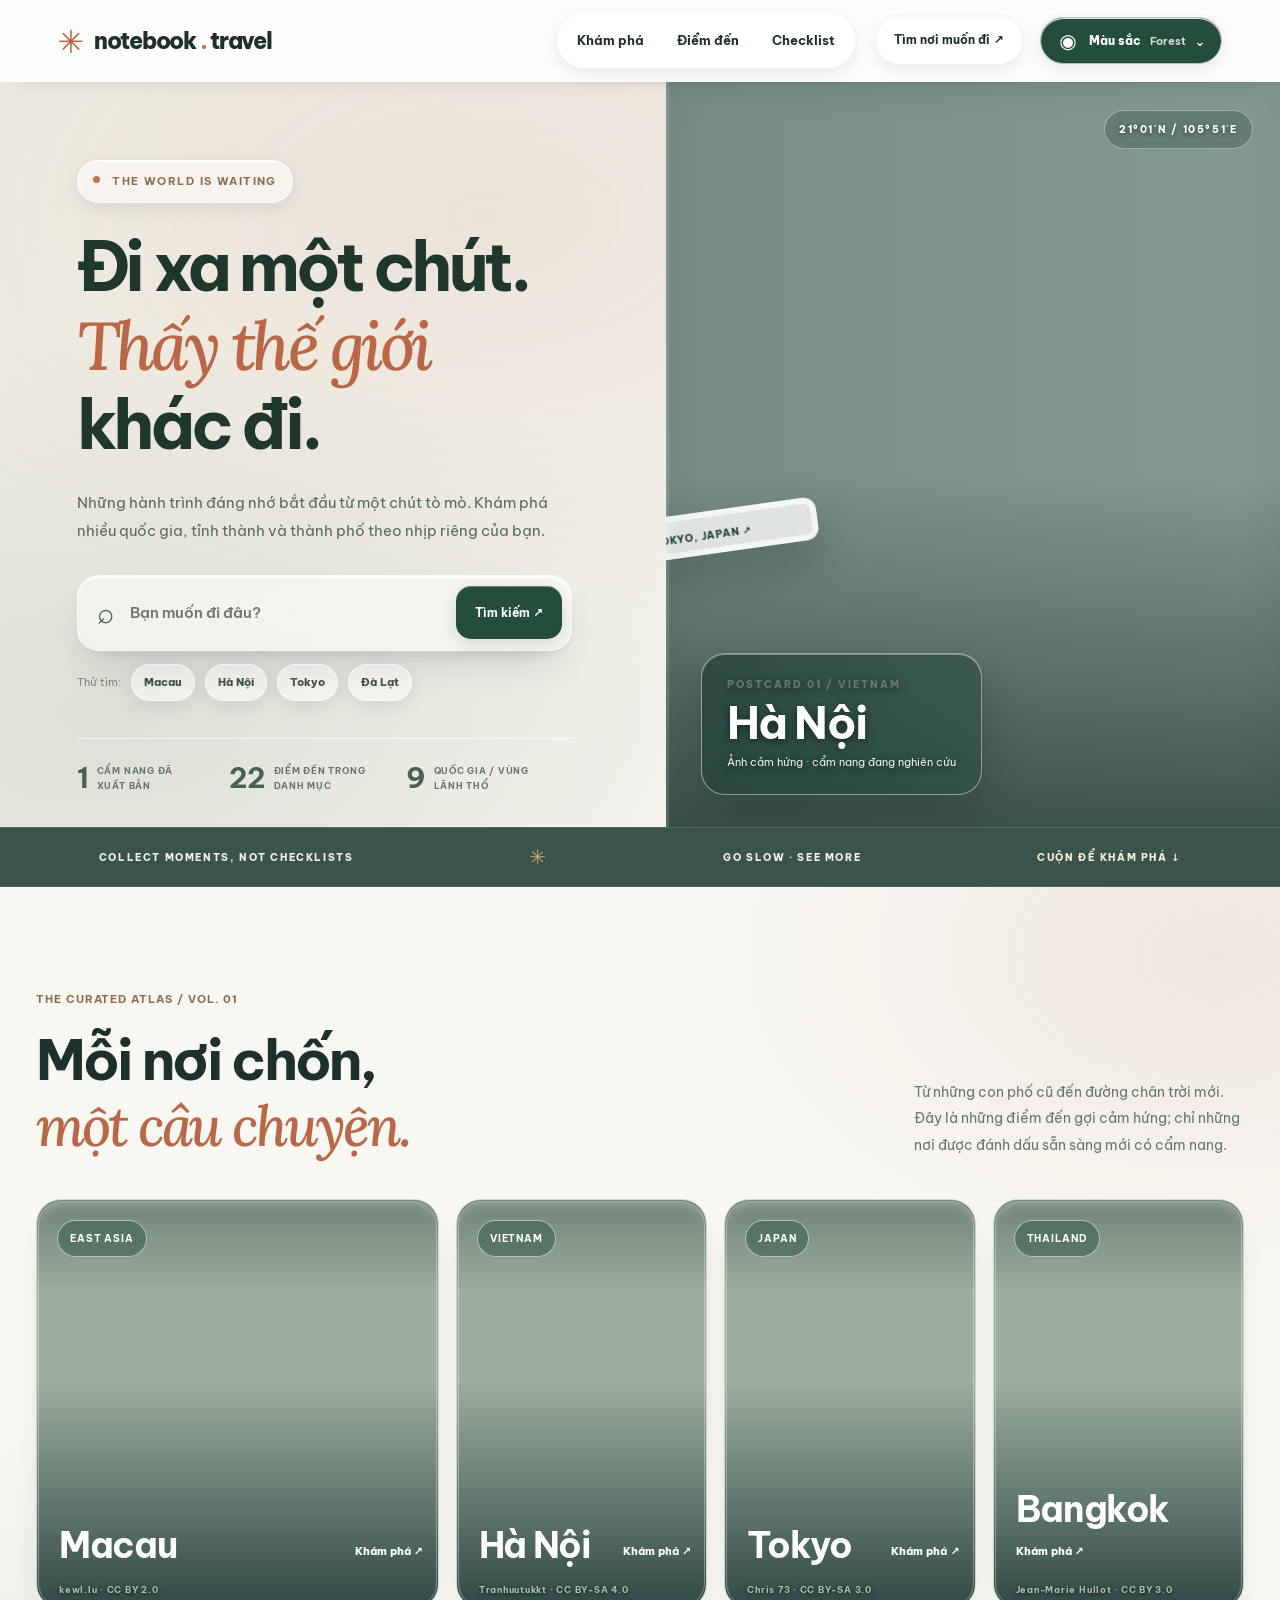
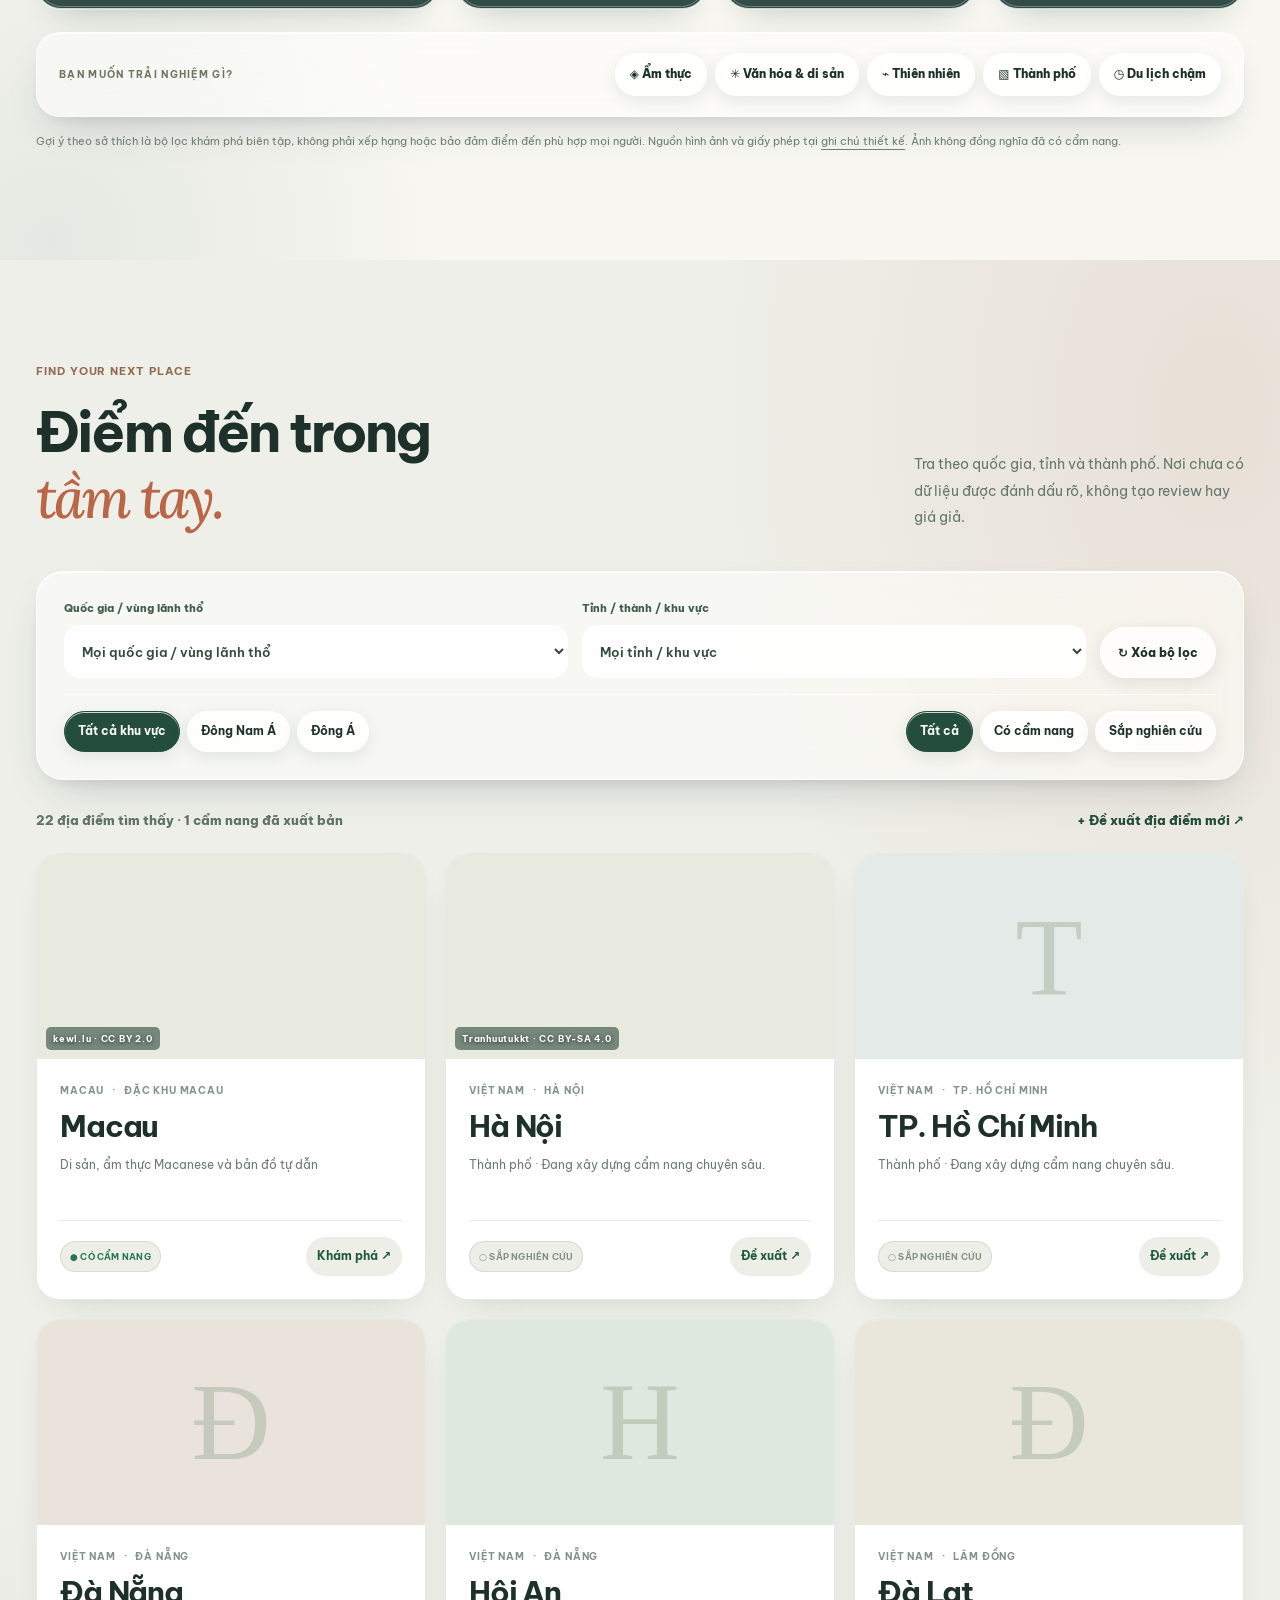
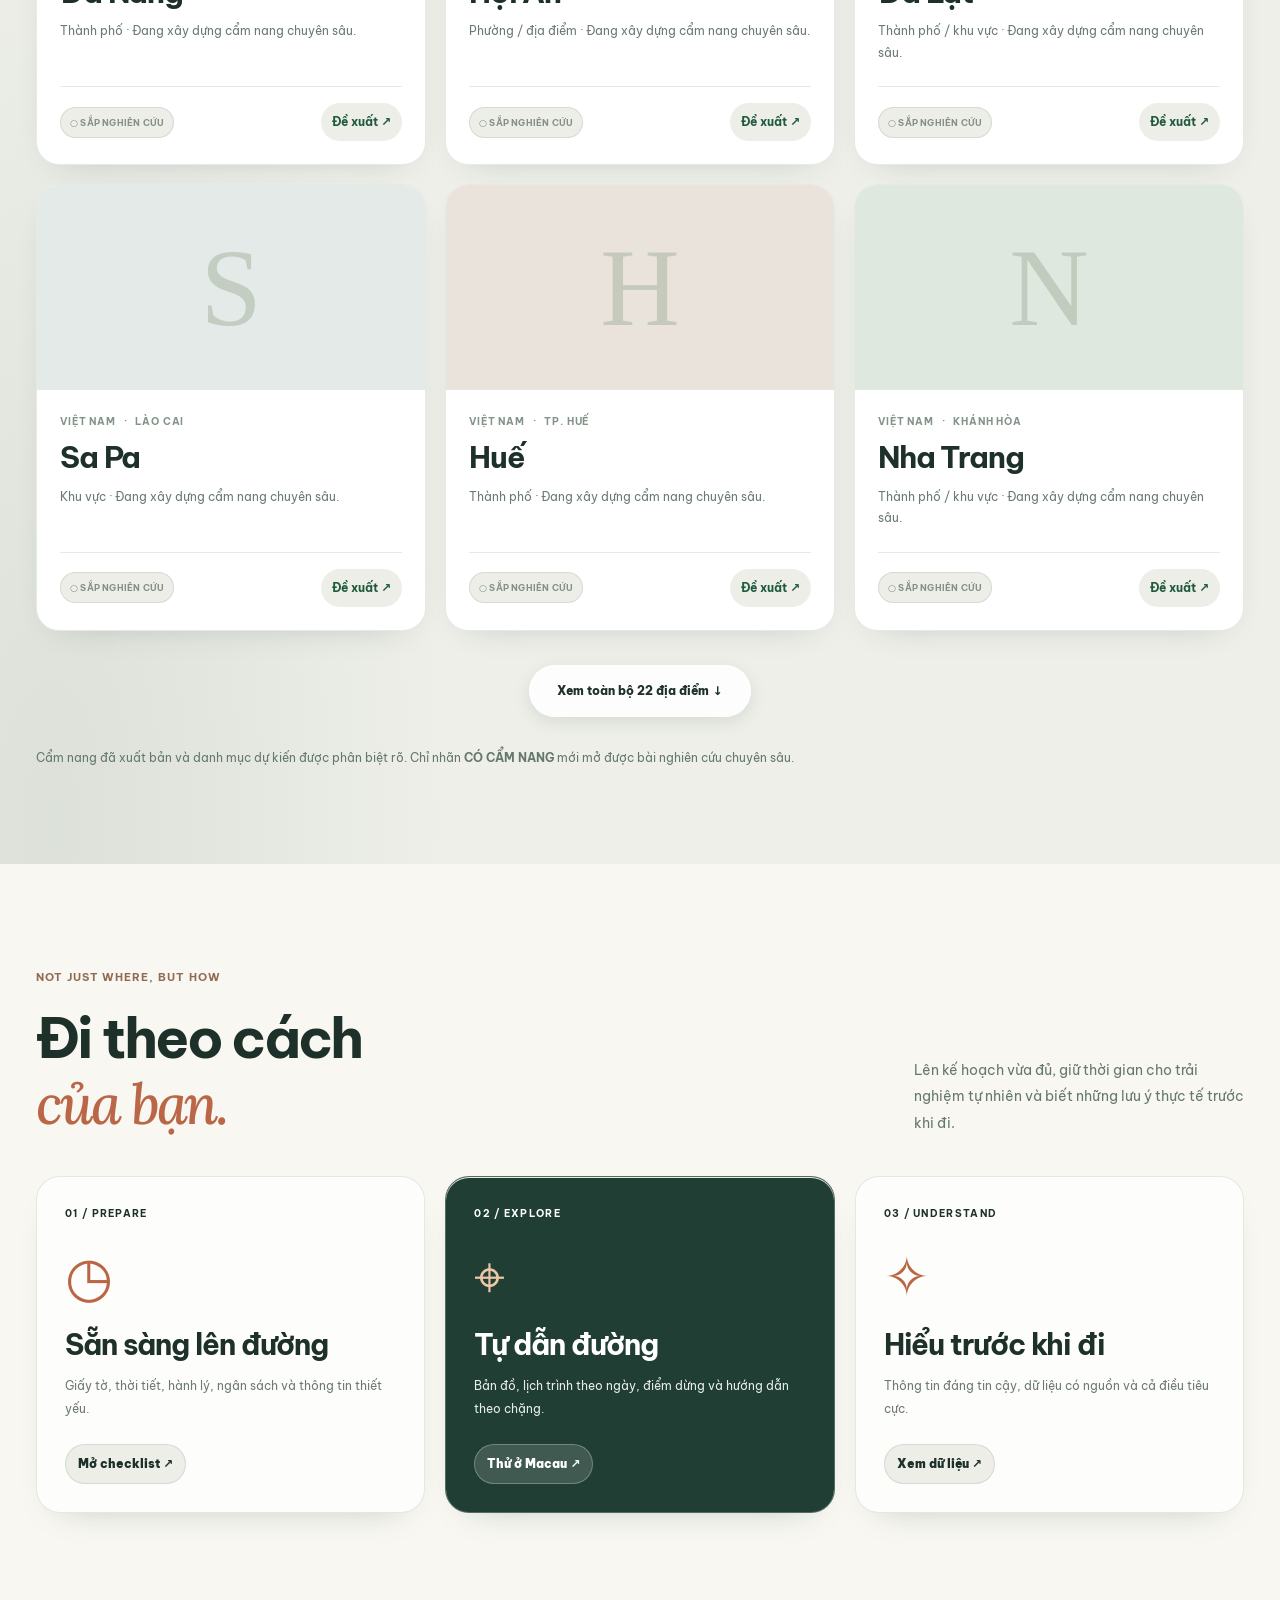
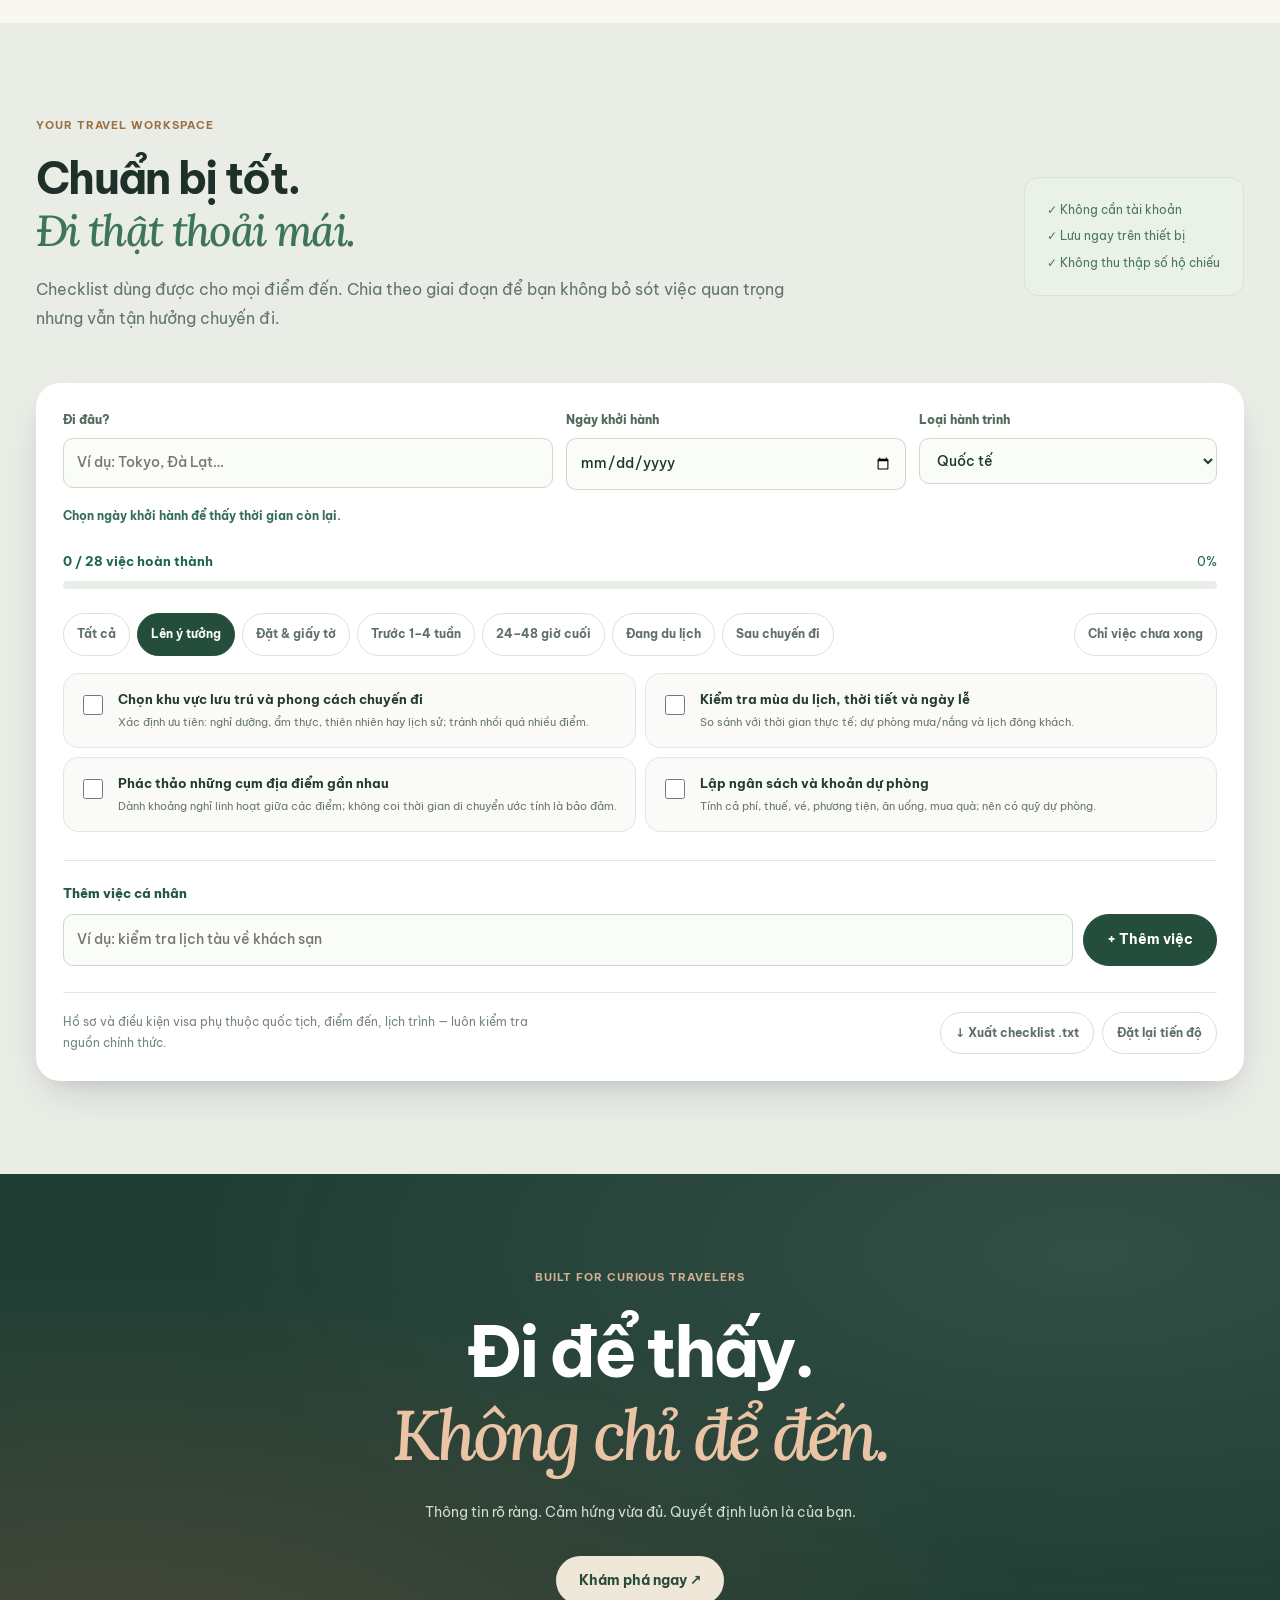
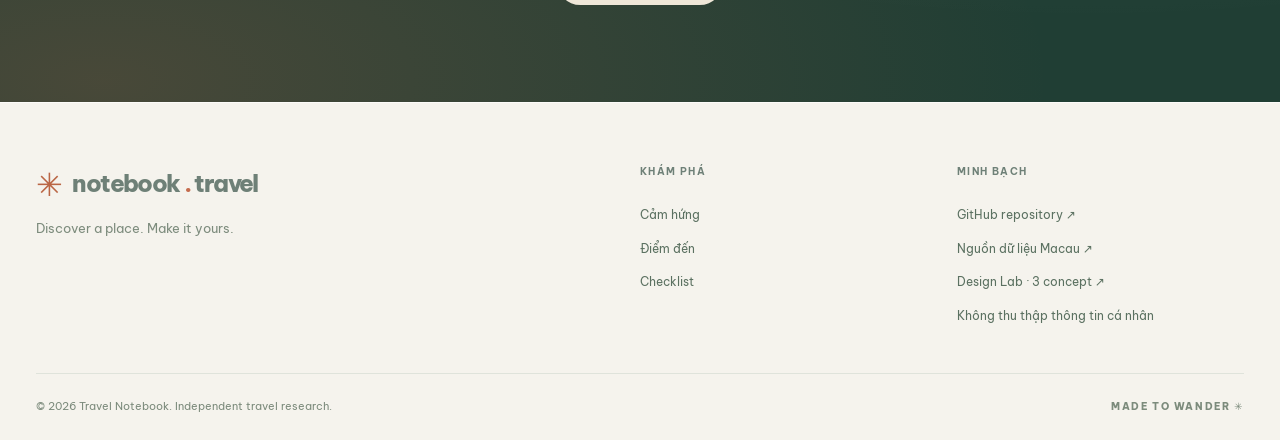
==== commit 621aa3e0: "design: activate Liquid Glass V5 in index.html" ====
--- a/index.html
+++ b/index.html
@@ -1,2 +1,2 @@
 <!doctype html>
-<html lang="vi"><head><meta charset="utf-8"><meta name="viewport" content="width=device-width,initial-scale=1"><meta name="theme-color" content="#f8f7f2"><meta name="description" content="Travel Notebook: thư viện du lịch có nguồn, bản đồ, check-in, ẩm thực, khách sạn, chi phí và điều cần tránh."><meta property="og:title" content="Travel Notebook — Cẩm nang du lịch có nguồn"><meta property="og:description" content="Khám phá nhiều quốc gia, tỉnh và thành phố. Bộ lọc địa điểm, checklist chuẩn bị chuyến đi và cẩm nang đáng tin cậy."><title>Travel Notebook — Cẩm nang du lịch có nguồn</title><link rel="icon" href="data:image/svg+xml,%3Csvg xmlns='http://www.w3.org/2000/svg' viewBox='0 0 64 64'%3E%3Crect width='64' height='64' rx='15' fill='%23163d34'/%3E%3Ctext x='32' y='43' text-anchor='middle' font-size='42' fill='%23ffdf9f'%3E%E2%97%88%3C/text%3E%3C/svg%3E"><link rel="stylesheet" href="./assets/site.css"><link rel="stylesheet" href="./assets/home.css"><script>(function(){var c=new URLSearchParams(location.search).get("concept");if(["minimal","immersive","bento"].includes(c))document.documentElement.dataset.concept=c;})();</script><link rel="stylesheet" href="./assets/design-v3.css"><link rel="preconnect" href="https://upload.wikimedia.org"><link rel="preconnect" href="https://thumb.wikimedia.org"><script>(function(){try{var t=localStorage.getItem('travel-notebook-color-theme-v1');if(['forest','ocean','sunset','lavender','sakura','midnight'].includes(t))document.documentElement.dataset.colorTheme=t;}catch(e){}})();</script><link rel="preconnect" href="https://fonts.googleapis.com"><link rel="preconnect" href="https://fonts.gstatic.com" crossorigin><link href="https://fonts.googleapis.com/css2?family=Be+Vietnam+Pro:wght@400;500;600;700;800&family=Lora:ital,wght@1,400;1,500;1,600&display=swap" rel="stylesheet"><link rel="stylesheet" href="./assets/themes.css"><script defer src="./assets/theme.js"></script><link rel="stylesheet" href="./assets/typography-v4.css"></head><body data-page="home"><a class="discoveryskip" href="#main-content">Bỏ qua điều hướng</a><div id="app"></div><script type="module" src="./assets/app.js"></script></body></html>+<html lang="vi"><head><meta charset="utf-8"><meta name="viewport" content="width=device-width,initial-scale=1"><meta name="theme-color" content="#f8f7f2"><meta name="description" content="Travel Notebook: thư viện du lịch có nguồn, bản đồ, check-in, ẩm thực, khách sạn, chi phí và điều cần tránh."><meta property="og:title" content="Travel Notebook — Cẩm nang du lịch có nguồn"><meta property="og:description" content="Khám phá nhiều quốc gia, tỉnh và thành phố. Bộ lọc địa điểm, checklist chuẩn bị chuyến đi và cẩm nang đáng tin cậy."><title>Travel Notebook — Cẩm nang du lịch có nguồn</title><link rel="icon" href="data:image/svg+xml,%3Csvg xmlns='http://www.w3.org/2000/svg' viewBox='0 0 64 64'%3E%3Crect width='64' height='64' rx='15' fill='%23163d34'/%3E%3Ctext x='32' y='43' text-anchor='middle' font-size='42' fill='%23ffdf9f'%3E%E2%97%88%3C/text%3E%3C/svg%3E"><link rel="stylesheet" href="./assets/site.css"><link rel="stylesheet" href="./assets/home.css"><script>(function(){var c=new URLSearchParams(location.search).get("concept");if(["minimal","immersive","bento"].includes(c))document.documentElement.dataset.concept=c;})();</script><link rel="stylesheet" href="./assets/design-v3.css"><link rel="preconnect" href="https://upload.wikimedia.org"><link rel="preconnect" href="https://thumb.wikimedia.org"><script>(function(){try{var t=localStorage.getItem('travel-notebook-color-theme-v1');if(['forest','ocean','sunset','lavender','sakura','midnight'].includes(t))document.documentElement.dataset.colorTheme=t;}catch(e){}})();</script><link rel="preconnect" href="https://fonts.googleapis.com"><link rel="preconnect" href="https://fonts.gstatic.com" crossorigin><link href="https://fonts.googleapis.com/css2?family=Be+Vietnam+Pro:wght@400;500;600;700;800&family=Lora:ital,wght@1,400;1,500;1,600&display=swap" rel="stylesheet"><link rel="stylesheet" href="./assets/themes.css"><script defer src="./assets/theme.js"></script><link rel="stylesheet" href="./assets/typography-v4.css"><link rel="stylesheet" href="./assets/liquid-glass.css"></head><body data-page="home"><a class="discoveryskip" href="#main-content">Bỏ qua điều hướng</a><div id="app"></div><script type="module" src="./assets/app.js"></script></body></html>
--- a/assets/site.css
+++ b/assets/site.css
@@ -1,5 +1,4 @@
 
-@import url('https://fonts.googleapis.com/css2?family=DM+Sans:wght@400;500;600;700;800&family=Playfair+Display:wght@500;600;700&display=swap');
 :root{--ink:#1b302d;--muted:#71807b;--green:#164c40;--mint:#e8f0e8;--cream:#f8f7f2;--gold:#eabb75;--line:#dfe3dc;--white:#fff;--soft:#f1f1e9}*{box-sizing:border-box}html{scroll-behavior:smooth}body{font-family:'DM Sans',system-ui,sans-serif;margin:0;background:var(--cream);color:var(--ink)}button,input,select{font:inherit}button{cursor:pointer}a{color:inherit;text-decoration:none}img{display:block;width:100%;height:100%;object-fit:cover}h1,h2,h3,p{margin:0}h1,h2,.serif{font-family:'Playfair Display',Georgia,serif;letter-spacing:-.045em}h1{font-size:clamp(46px,6.3vw,94px);line-height:1.04}h2{font-size:clamp(31px,3.4vw,51px);line-height:1.1}h3{font-size:21px;line-height:1.22}small,.muted{color:var(--muted)}p{line-height:1.73}header{height:76px;display:flex;align-items:center;justify-content:space-between;padding:0 max(5vw,22px);background:rgba(248,247,242,.96);position:sticky;top:0;z-index:100;backdrop-filter:blur(15px);border-bottom:1px solid var(--line)}.brand{display:flex;align-items:center;gap:10px;font-size:23px;font-weight:800;letter-spacing:-.06em}.brand-icon{width:39px;height:39px;border-radius:50%;display:grid;place-items:center;color:var(--gold);background:var(--green);font-size:27px}.nav-right{display:flex;gap:26px;align-items:center;font-size:13px;font-weight:700}.nav-right a:hover{color:#458d72}.pill,.action{background:var(--green);color:white;border:1px solid var(--green);display:inline-flex;padding:13px 23px;border-radius:40px;font-weight:700;gap:9px;align-items:center;justify-content:center;transition:transform .2s,background .2s}.pill:hover,.action:hover{transform:translateY(-2px);background:#26775f}.pill.light{background:var(--white);color:var(--green);border-color:var(--line)}.container{width:min(1270px,calc(100% - 72px));margin:auto}.eyebrow{text-transform:uppercase;letter-spacing:.22em;font-weight:800;font-size:11px;color:#9b7143;margin-bottom:17px}.hero{min-height:640px;position:relative;overflow:hidden;display:flex;align-items:flex-end;color:#fff}.hero:before{content:"";position:absolute;inset:0;background:linear-gradient(90deg,rgba(7,27,25,.86) 0%,rgba(4,27,24,.34) 77%),linear-gradient(0deg,#10261dbb,transparent 60%);z-index:1}.hero-img{position:absolute;inset:0;background-size:cover;background-position:center}.hero-inner{width:min(1270px,calc(100% - 72px));margin:0 auto;position:relative;z-index:2;padding:90px 0 83px}.hero-inner h1{max-width:850px}.hero-inner p{max-width:640px;font-size:17px;color:#e8eee5;margin:25px 0 34px}.hero-stats{display:flex;flex-wrap:wrap;gap:17px;margin-top:38px}.hero-stats span{border:1px solid #ffffff55;border-radius:40px;padding:9px 14px;font-weight:600;font-size:12px;backdrop-filter:blur(10px)}.section{padding:78px 0}.section-header{display:flex;align-items:end;justify-content:space-between;gap:25px;margin-bottom:30px}.section-header p{margin-top:13px;max-width:660px;color:var(--muted)}.grid{display:grid;grid-template-columns:repeat(3,minmax(0,1fr));gap:22px}.grid.two{grid-template-columns:repeat(2,minmax(0,1fr))}.grid.four{grid-template-columns:repeat(4,minmax(0,1fr))}.card{border-radius:16px;border:1px solid var(--line);overflow:hidden;background:#fff;box-shadow:0 4px 20px #182c2705}.card-img{height:215px;overflow:hidden;background:var(--soft)}.card-img img{transition:transform .5s}.card:hover img{transform:scale(1.055)}.card-body{padding:23px}.card-body p{font-size:13px;color:var(--muted);margin:11px 0;line-height:1.65}.tag{display:inline-block;font-size:11px;font-weight:800;color:#527165;letter-spacing:.05em;border:1px solid #d6e6dc;border-radius:20px;padding:6px 10px;background:#eef5ec;margin-bottom:12px}.line{border-top:1px solid var(--line);margin:18px 0}.price{color:#a26b2c;font-weight:800}.card-footer{display:flex;justify-content:space-between;align-items:center;gap:9px;font-size:12px}.card-footer a{color:var(--green);font-weight:800}.card-footer a:hover{text-decoration:underline}.overview-wrap{background:#fff;border-bottom:1px solid var(--line)}.facts{display:grid;grid-template-columns:repeat(4,1fr);gap:8px;padding:23px 0}.fact{padding:7px 22px;border-right:1px solid var(--line)}.fact:first-child{padding-left:0}.fact:last-child{border:0}.fact span{display:block;font-size:11px;text-transform:uppercase;letter-spacing:.15em;color:#83918b;font-weight:800;margin-bottom:9px}.fact b{font-family:'Playfair Display',serif;font-size:25px}.tabs-shell{position:sticky;top:76px;z-index:70;border-bottom:1px solid var(--line);background:#fafaf5ef;backdrop-filter:blur(20px)}.tabs{display:flex;overflow:auto;scrollbar-width:none;gap:6px;white-space:nowrap}.tabs::-webkit-scrollbar{display:none}.tab{background:transparent;border:0;border-bottom:3px solid transparent;padding:23px 16px 19px;font-size:13px;font-weight:800;color:#81908a}.tab.active{color:var(--green);border-color:var(--green)}.tab:hover{color:var(--green)}.tab-panel{min-height:550px}.intro{font-size:16px;color:#6e7d76;max-width:770px;margin:18px 0 24px}.info-strip{display:flex;gap:15px;padding:20px 24px;border-radius:13px;background:#e7f0e8;border:1px solid #d0e3d5;margin:25px 0;font-size:14px;line-height:1.6}.info-strip.warning{background:#fff2e4;border-color:#f0dbc5}.info-strip strong{display:block;margin-bottom:4px}.split{display:grid;grid-template-columns:1.2fr 1fr;gap:26px}.panel{padding:25px;border-radius:15px;background:#fff;border:1px solid var(--line)}.panel h3{margin-bottom:14px}.list-lines>div{padding:15px 0;border-bottom:1px solid var(--line)}.list-lines>div:last-child{border:0}.list-lines small{display:block;font-size:12px;margin-top:5px}.table-wrap{overflow:auto;border:1px solid var(--line);border-radius:14px;background:#fff}table{width:100%;border-collapse:collapse;text-align:left}th{font-size:11px;letter-spacing:.13em;text-transform:uppercase;background:#eff2eb;color:#65756e}th,td{padding:17px 19px;border-bottom:1px solid var(--line);vertical-align:top}td{font-size:14px}tr:last-child td{border:0}.control-bar{display:flex;gap:10px;flex-wrap:wrap;margin:21px 0 28px;align-items:center}.chip{padding:10px 14px;border:1px solid var(--line);border-radius:28px;color:#5e6f67;background:#fff;font-size:12px;font-weight:800}.chip.selected,.chip:hover{border-color:var(--green);background:var(--green);color:white}.search{min-width:220px;padding:12px 17px;border:1px solid var(--line);border-radius:25px;background:#fff;outline:none;flex:1;max-width:310px}.search:focus,input:focus{border-color:#4c9e81;outline:2px solid #d4ecdf}.calculator{background:#143e35;color:#fff;padding:28px;border-radius:18px}.calculator h3{color:#fff}.calculator label{display:block;color:#c6dacf;font-size:12px;margin:12px 0 7px;font-weight:700}.calculator input{width:100%;border:1px solid #ffffff66;border-radius:10px;padding:13px;background:#ffffff13;color:white}.calculator input::-webkit-inner-spin-button{opacity:.7}.calc-result{font-family:'Playfair Display',serif;color:#f9d18a;font-size:30px;font-weight:700;margin:17px 0 4px}.input-grid{display:grid;grid-template-columns:repeat(2,1fr);gap:8px 14px}.geo-layout{display:grid;grid-template-columns:1fr 300px;gap:20px}.map-box{height:580px;border-radius:17px;overflow:hidden;background:#e6eadd;border:1px solid var(--line)}.map-links{height:580px;overflow:auto;border:1px solid var(--line);background:#fff;border-radius:15px}.map-links a{display:block;padding:14px 17px;border-bottom:1px solid var(--line);font-size:13px;font-weight:700}.map-links a small{display:block;font-weight:400;margin-top:6px}.map-links a:hover{background:#eff4ee}.caution{display:grid;grid-template-columns:40px 1fr;gap:15px;margin-bottom:14px;padding:24px;background:#fff;border:1px solid var(--line);border-radius:14px}.caution .number{font-family:'Playfair Display',serif;font-weight:700;font-size:27px;color:#bc8041}.caution h3{font-size:17px;margin-bottom:8px}.caution p{font-size:13px;color:var(--muted)}.timeline{border-left:2px solid #bdcfbc;margin-left:20px;padding-left:30px}.timeline-item{position:relative;padding:8px 0 29px}.timeline-item:before{content:'';position:absolute;left:-38px;top:13px;width:13px;height:13px;border-radius:50%;background:var(--gold);border:4px solid var(--cream)}.timeline-item h3{font-size:23px;margin-bottom:12px}.timeline-item p{color:var(--muted)}.subtle{color:var(--muted);font-size:12px}.sources a{display:flex;align-items:center;justify-content:space-between;border-bottom:1px solid var(--line);padding:16px 0;gap:20px;font-size:13px;color:var(--green);font-weight:700;overflow-wrap:anywhere}.sources a:hover{text-decoration:underline}.dark-section{background:#143c33;color:#fff;padding:70px 0}.dark-section h2{max-width:760px}.dark-section p{color:#d5e5dc;margin-top:14px;max-width:650px}footer{border-top:1px solid var(--line);padding:42px 0 55px;color:#6e8077;font-size:12px}.footrow{display:flex;justify-content:space-between;gap:22px;flex-wrap:wrap}.footrow a{color:var(--green);font-weight:800}.card .meta{display:flex;justify-content:space-between;gap:9px;color:#8b9c92;font-size:11px;font-weight:700;margin:5px 0}.section-tone{background:#eef0e9}.destination{display:flex;background:white;min-height:340px;border-radius:21px;overflow:hidden;border:1px solid var(--line)}.destination .image{flex:1;background-position:center;background-size:cover}.destination .dest-text{flex:1;padding:45px}.destination h2{margin:10px 0 16px}.destination p{color:var(--muted);margin-bottom:20px}.coming{min-height:170px;border:1px dashed #a9b8ac;border-radius:20px;display:grid;place-items:center;text-align:center;color:#77867e;padding:25px}.spark{font-size:16px;color:#d7a95c}.credit{font-size:12px;margin-top:20px;color:var(--muted)}.empty{padding:40px;color:var(--muted);text-align:center}.counter{font-variant-numeric:tabular-nums}.sr-only{position:absolute;width:1px;height:1px;padding:0;margin:-1px;overflow:hidden;clip:rect(0,0,0,0);white-space:nowrap;border:0}::selection{background:#d9bf89;color:#16392f}
 @media(max-width:1050px){.grid.four{grid-template-columns:repeat(2,1fr)}.grid{grid-template-columns:repeat(2,minmax(0,1fr))}.geo-layout{grid-template-columns:1fr}.map-links{height:230px}.split{grid-template-columns:1fr}.facts{grid-template-columns:repeat(2,1fr)}.fact:nth-child(2){border:0}}
 @media(max-width:650px){header{height:65px;padding:0 19px}.tabs-shell{top:65px}.brand{font-size:20px}.nav-right{gap:10px}.nav-right .optional{display:none}.container,.hero-inner{width:calc(100% - 36px)}.hero{min-height:620px}.hero-inner{padding:65px 0}.hero-stats{gap:8px}.hero-stats span{font-size:10px}.section{padding:53px 0}.section-header{display:block}.section-header .pill{margin-top:18px}.grid,.grid.two,.grid.four{grid-template-columns:1fr}.facts{grid-template-columns:repeat(2,1fr)}.fact{padding:13px}.fact:nth-child(odd){padding-left:0}.fact b{font-size:21px}.tab{padding:18px 12px;font-size:12px}.card-img{height:230px}.destination{display:block}.destination .image{height:250px}.destination .dest-text{padding:27px}.geo-layout{grid-template-columns:1fr}.map-box{height:440px}th,td{padding:13px 10px;font-size:12px}.calculator{padding:21px}.input-grid{grid-template-columns:1fr 1fr}.footrow{display:block}.footrow p{margin:14px 0}.nav-right a.pill{padding:11px 14px}.split{gap:15px}}
--- a/assets/design-v3.css
+++ b/assets/design-v3.css
@@ -1,5 +1,4 @@
 /* Travel Notebook v3 — Modern Travel Editorial. Warm paper, forest ink, terracotta, expressive photography. */
-@import url('https://fonts.googleapis.com/css2?family=DM+Sans:wght@400;500;600;700;800&family=Fraunces:opsz,wght,SOFT,WONK@9..144,400,20,1;9..144,500,20,1;9..144,600,20,1;9..144,700,20,1&family=Manrope:wght@400;500;600;700;800&display=swap');
 :root{--ink:#25372f;--muted:#738077;--green:#254b3d;--mint:#eaf1e8;--cream:#f8f7f3;--gold:#d9a879;--line:#e1e2d9;--white:#fff;--soft:#f5f2e9;--v3-ink:#1d3029;--v3-moss:#2b5142;--v3-muted:#69766f;--v3-paper:#f8f7f2;--v3-clay:#ba6645;--v3-cream:#ebe8dd}
 html{scroll-behavior:smooth;scroll-padding-top:96px}
 body{font-family:'Manrope',system-ui,sans-serif;background:var(--v3-paper);color:var(--v3-ink)}
--- a/assets/typography-v4.css
+++ b/assets/typography-v4.css
@@ -175,3 +175,34 @@
 @media(prefers-reduced-motion:reduce){
  .theme-panel,.theme-trigger{animation:none;transition:none;}
 }
+
+
+/* Keep the same explicit palette access in the Design Lab header. */
+.lab-nav .theme-switcher{margin-left:auto;flex-shrink:0;}
+.lab-nav .theme-trigger{font-family:var(--font-body);font-weight:700;}
+.lab-nav .theme-panel-head strong{font-family:var(--font-body);}
+@media(max-width:700px){
+  .lab-nav .back{display:none;}
+  .lab-nav .theme-trigger .theme-trigger-title{display:inline-flex!important;font-size:0;}
+  .lab-nav .theme-trigger .theme-trigger-title::after{content:"Màu";font-size:12px;}
+  .lab-nav .theme-trigger .theme-trigger-name,.lab-nav .theme-trigger .theme-chevron{display:none!important;}
+  .lab-nav .theme-trigger-icon{display:inline-grid!important;}
+  .lab-nav .theme-panel{right:0;width:min(340px,calc(100vw - 28px));}
+}
+
+
+/* Tablet: keep a textual label instead of leaving only a mysterious glyph. */
+@media(min-width:701px) and (max-width:850px){
+ .v3-header .theme-trigger .theme-trigger-title,
+ .lab-nav .theme-trigger .theme-trigger-title{display:inline-flex!important;}
+ .v3-header .theme-trigger .theme-trigger-name,
+ .lab-nav .theme-trigger .theme-trigger-name{display:none!important;}
+ .v3-header .theme-trigger .theme-chevron{display:inline-flex!important;}
+}
+@media(min-width:701px) and (max-width:1100px){
+ .v3-header .v3-nav-cta{margin-left:auto;}
+ .v3-header #theme-switcher{margin-left:0;}
+}
+@media(max-width:700px){
+ .v3-header #theme-switcher{margin-left:auto;}
+}
--- a/assets/liquid-glass.css
+++ b/assets/liquid-glass.css
@@ -0,0 +1,514 @@
+/*
+  Travel Notebook · Liquid Glass V5
+  Browser-native progressive enhancement of the site's interface — not Apple's
+  proprietary/native dynamic refraction engine. Glass for navigation and active
+  controls, paper-like reading surfaces for descriptions, reports and safety.
+  Requires existing theme tokens from themes.css and Vietnamese typography.
+*/
+:root {
+  --lg-radius: 24px;
+  --lg-radius-sm: 15px;
+  --lg-blur: 22px;
+  --lg-highlight: rgba(255,255,255,.88);
+  --lg-tint: rgba(255,255,255,.53);
+  --lg-sheen: rgba(255,255,255,.32);
+  --lg-border: rgba(255,255,255,.69);
+  --lg-shadow: 0 18px 46px -18px rgba(26,47,49,.24), 0 7px 18px -10px rgba(38,58,50,.15),inset 0 1px 0 rgba(255,255,255,.88);
+  --lg-control-shadow: 0 5px 17px rgba(23,45,41,.10),inset 0 1px 0 rgba(255,255,255,.78);
+  --lg-edge: rgba(41,80,70,.12);
+}
+html[data-color-theme="ocean"]{--lg-tint:rgba(239,250,255,.57);--lg-sheen:rgba(195,232,248,.34);--lg-edge:rgba(44,91,112,.12);}
+html[data-color-theme="sunset"]{--lg-tint:rgba(255,249,241,.60);--lg-sheen:rgba(255,219,194,.34);--lg-edge:rgba(151,89,62,.12);}
+html[data-color-theme="lavender"]{--lg-tint:rgba(250,245,255,.61);--lg-sheen:rgba(217,198,241,.31);--lg-edge:rgba(107,83,143,.14);}
+html[data-color-theme="sakura"]{--lg-tint:rgba(255,248,251,.62);--lg-sheen:rgba(252,204,217,.31);--lg-edge:rgba(139,69,90,.13);}
+html[data-color-theme="midnight"]{
+  --lg-tint:rgba(27,44,53,.82);
+  --lg-highlight:rgba(199,232,224,.25);
+  --lg-sheen:rgba(110,183,177,.10);
+  --lg-border:rgba(190,231,222,.26);
+  --lg-edge:rgba(163,224,217,.14);
+  --lg-shadow:0 20px 48px -16px rgba(0,0,0,.48),0 6px 18px -8px rgba(0,0,0,.32),inset 0 1px 0 rgba(218,251,242,.17);
+  --lg-control-shadow:0 8px 22px #04151b66,inset 0 1px 0 #c0e9e12a;
+}
+html{scroll-padding-top:112px}
+body{background:var(--tone-canvas);color:var(--tone-ink)}
+/* An atmospheric canvas, not a heavy fixed backdrop or looping animation. */
+body[data-page="home"] #main-content{position:relative;isolation:isolate}
+body[data-page="home"] .v3-inspiration,
+body[data-page="home"] .v3-directory,
+body[data-page="home"] .v3-how,
+body[data-page="home"] .prep-section {position:relative;isolation:isolate}
+body[data-page="home"] .v3-inspiration::before,
+body[data-page="home"] .v3-directory::before {
+  content:"";position:absolute;inset:0;z-index:-1;pointer-events:none;
+  background:radial-gradient(ellipse 50% 42% at 95% 7%,color-mix(in srgb,var(--tone-accent) 11%,transparent),transparent 80%),
+             radial-gradient(ellipse 38% 53% at 4% 98%,color-mix(in srgb,var(--tone-primary) 9%,transparent),transparent 82%);
+}
+/* Floating glass navigation — maintain visible contrast in every theme */
+html body .v3-header,html body[data-page=city] .city-v3-header{
+  position:sticky;top:0;z-index:130;
+  height:82px;
+  background:color-mix(in srgb,var(--tone-sheet) 78%,transparent);
+  border:0;border-bottom:1px solid var(--lg-border);
+  box-shadow:0 10px 26px -21px rgba(22,42,39,.38),inset 0 1px 0 var(--lg-highlight);
+  -webkit-backdrop-filter:blur(var(--lg-blur)) saturate(165%);
+  backdrop-filter:blur(var(--lg-blur)) saturate(165%);
+  padding-inline:max(4.5vw,24px);
+}
+.v3-header .v3-logo{letter-spacing:-.057em;font-weight:800}
+.v3-header nav{
+  gap:5px;padding:5px;border:1px solid var(--lg-border)!important;
+  border-radius:999px;
+  background:var(--lg-tint);
+  -webkit-backdrop-filter:blur(14px) saturate(150%);
+  backdrop-filter:blur(14px) saturate(150%);
+  box-shadow:var(--lg-control-shadow);
+}
+.v3-header nav a,html body[data-page=city] .city-v3-header nav a{
+  padding:10px 14px;border-radius:999px;
+  color:var(--tone-ink);transition:background .18s ease,transform .18s ease;
+}
+.v3-header nav a:hover{background:var(--lg-sheen);transform:translateY(-1px)}
+.v3-header .v3-nav-cta{
+  display:inline-flex;align-items:center;justify-content:center;
+  padding:12px 17px;min-height:44px;margin-left:3px;
+  border:1px solid var(--lg-border);border-radius:999px;
+  background:var(--lg-tint);color:var(--tone-ink);
+  box-shadow:var(--lg-control-shadow);font-size:12px;text-decoration:none;
+}
+.v3-header .v3-nav-cta:hover{border-color:var(--tone-accent);background:var(--tone-soft)}
+.v3-header #theme-switcher{margin-left:0;margin-right:0}
+.v3-header .theme-trigger,.lab-nav .theme-trigger{
+  background:var(--tone-primary)!important;
+  color:var(--tone-contrast)!important;
+  border:1px solid color-mix(in srgb,var(--tone-primary) 35%,white)!important;
+  box-shadow:var(--lg-control-shadow),inset 0 1px 0 rgba(255,255,255,.28);
+  border-radius:999px!important;min-height:46px;gap:9px;padding:11px 16px!important;
+  transition:transform .18s ease,box-shadow .18s ease;
+}
+html[data-color-theme="midnight"] .v3-header .theme-trigger,
+html[data-color-theme="midnight"] .lab-nav .theme-trigger{color:#0d2e34!important}
+.v3-header .theme-trigger:hover,.lab-nav .theme-trigger:hover{transform:translateY(-1px);box-shadow:0 10px 24px #0002,inset 0 1px 0 #ffffff50}
+.v3-header .theme-trigger-icon,.v3-header .theme-trigger-name,.v3-header .theme-chevron,
+.lab-nav .theme-trigger-icon,.lab-nav .theme-trigger-name,.lab-nav .theme-chevron{color:inherit!important}
+.v3-header .theme-trigger-title,.lab-nav .theme-trigger-title{font-weight:750}
+.v3-header .theme-trigger-name,.lab-nav .theme-trigger-name{font-size:11px;opacity:.8}
+.theme-panel{
+  border-radius:24px!important;
+  border:1px solid var(--lg-border)!important;
+  background:color-mix(in srgb,var(--tone-sheet) 92%,transparent)!important;
+  box-shadow:0 25px 75px -20px rgba(0,0,0,.33),inset 0 1px 0 var(--lg-highlight)!important;
+  -webkit-backdrop-filter:blur(26px) saturate(170%);
+  backdrop-filter:blur(26px) saturate(170%);
+}
+.theme-choice{border-radius:15px!important;transition:transform .16s ease,box-shadow .16s ease}
+.theme-choice:hover{transform:translateY(-2px);box-shadow:var(--lg-control-shadow)}
+.theme-choice.chosen{background:var(--tone-soft)!important}
+/* Immersive cinematic hero with polished floating controls */
+.v3-hero{
+  min-height:660px;
+  background:linear-gradient(132deg,var(--tone-hero),var(--tone-canvas));
+  position:relative;isolation:isolate;
+}
+.v3-hero::before{
+  content:"";position:absolute;inset:0;z-index:-1;pointer-events:none;
+  background:radial-gradient(ellipse 72% 74% at 38% 18%,color-mix(in srgb,var(--tone-accent) 9%,transparent),transparent 75%),
+             radial-gradient(ellipse 67% 65% at 9% 85%,color-mix(in srgb,var(--tone-primary) 10%,transparent),transparent 78%);
+}
+.v3-hero-content{position:relative;isolation:isolate}
+.v3-hero-content>.v3-eyebrow{
+  align-self:flex-start;border:1px solid var(--lg-border);
+  border-radius:999px;padding:11px 15px;
+  background:var(--lg-tint);box-shadow:var(--lg-control-shadow);
+  letter-spacing:.13em;
+}
+.v3-hero h1{letter-spacing:-.065em;line-height:1.17}
+.v3-hero h1 em{text-shadow:0 1px 0 #ffffff18}
+.v3-hero-search{
+  position:relative;
+  border-radius:22px;
+  border:1px solid var(--lg-border)!important;
+  background:var(--lg-tint)!important;
+  -webkit-backdrop-filter:blur(24px) saturate(165%);
+  backdrop-filter:blur(24px) saturate(165%);
+  box-shadow:var(--lg-shadow)!important;
+  padding:9px;min-height:76px;max-width:595px;
+  transition:box-shadow .2s ease,transform .2s ease;
+}
+.v3-hero-search::before{
+  content:"";position:absolute;inset:1px;pointer-events:none;
+  border-radius:21px 21px 18px 18px;border-top:1px solid var(--lg-highlight);
+}
+.v3-hero-search:focus-within{outline:2px solid var(--tone-accent);outline-offset:3px;box-shadow:var(--lg-shadow),0 0 0 4px color-mix(in srgb,var(--tone-accent) 15%,transparent)!important}
+.v3-hero-search input{min-width:0;background:transparent!important;font-weight:600}
+.v3-hero-search button{
+  border-radius:15px!important;min-height:53px;padding:16px 19px;
+  box-shadow:inset 0 1px 0 #ffffff55,0 5px 18px #0002;
+  transition:transform .2s ease,box-shadow .2s ease;
+}
+.v3-hero-search button:hover{transform:translateY(-1px);box-shadow:0 9px 22px #0003,inset 0 1px 0 #ffffff66}
+.v3-suggest button{border:1px solid var(--lg-border);border-radius:999px;padding:8px 12px;background:var(--lg-tint);box-shadow:var(--lg-control-shadow);transition:transform .2s}
+.v3-suggest button:hover{transform:translateY(-2px)}
+.v3-hero-stats{border-top:1px solid var(--lg-border);margin-top:37px}
+.v3-hero-visual{position:relative;min-height:650px}
+.v3-hero-visual::after{
+  content:"";position:absolute;inset:0;pointer-events:none;
+  box-shadow:inset 3px 0 0 #ffffff1f,inset 0 0 48px #052a3014;
+}
+.v3-hero-coord{
+  top:28px;right:27px;
+  padding:10px 14px;border:1px solid #ffffff65;border-radius:999px;
+  background:#16352f42;-webkit-backdrop-filter:blur(13px);
+  backdrop-filter:blur(13px);
+}
+.v3-hero-caption{
+  left:35px;bottom:32px;padding:22px 25px;border-radius:24px;
+  max-width:min(85%,410px);color:#fff;
+  border:1px solid rgba(255,255,255,.47);
+  background:linear-gradient(135deg,rgba(26,52,48,.63),rgba(26,52,48,.29));
+  -webkit-backdrop-filter:blur(16px) saturate(155%);
+  backdrop-filter:blur(16px) saturate(155%);
+  box-shadow:0 15px 45px rgba(0,0,0,.20),inset 0 1px 0 rgba(255,255,255,.33);
+  text-shadow:0 2px 9px #0008;
+}
+.v3-hero-caption strong{font-size:clamp(35px,3.5vw,51px)}
+.v3-floating-postcard{
+  width:175px;left:-23px;bottom:37%;
+  border:6px solid rgba(255,255,255,.67);
+  background:rgba(255,255,255,.77);
+  box-shadow:0 19px 45px #071c1a40;
+  -webkit-backdrop-filter:blur(14px);
+  backdrop-filter:blur(14px);
+  border-radius:13px;overflow:hidden;
+}
+.v3-floating-postcard img{border-radius:6px}
+.v3-marquee{
+  background:color-mix(in srgb,var(--tone-deep) 88%,transparent);
+  border-top:1px solid #ffffff20;border-bottom:1px solid #ffffff20;
+}
+.v3-inspiration,.v3-how{background:transparent}
+.v3-posters{gap:17px}
+.v3-poster{
+  border:1px solid #ffffff80;
+  border-radius:25px!important;overflow:hidden;
+  box-shadow:0 17px 34px -20px #17352b50,0 1px 0 #fff;
+}
+.v3-poster::after{
+  content:"";position:absolute;inset:1px;pointer-events:none;
+  border-radius:24px;border:1px solid #ffffff53;
+  box-shadow:inset 0 12px 18px -19px #fff;
+}
+.v3-poster-region{
+  border:1px solid #ffffff8c;
+  background:#214c3b70;
+  -webkit-backdrop-filter:blur(13px);backdrop-filter:blur(13px);
+  padding:9px 12px;border-radius:999px;
+}
+.v3-moods{
+  border:1px solid var(--lg-border);
+  border-radius:24px!important;
+  background:var(--lg-tint)!important;
+  box-shadow:var(--lg-shadow);
+  -webkit-backdrop-filter:blur(16px) saturate(140%);
+  backdrop-filter:blur(16px) saturate(140%);
+}
+.v3-moods button,html[data-color-theme] .v3-moods button{
+  border:1px solid var(--lg-border);
+  background:color-mix(in srgb,var(--tone-sheet) 80%,transparent);
+  color:var(--tone-ink);border-radius:999px;
+  box-shadow:var(--lg-control-shadow);
+}
+.v3-moods button.selected,.v3-moods button:hover,
+html[data-color-theme] .v3-moods button.selected,
+html[data-color-theme] .v3-moods button:hover{
+  background:var(--tone-primary);border-color:var(--tone-primary);
+  color:white;box-shadow:0 6px 17px #0002;
+}
+html[data-color-theme="midnight"] .v3-moods button.selected,
+html[data-color-theme="midnight"] .v3-moods button:hover{color:#0b2931}
+/* Liquid control trays but calm, grounded article surfaces. */
+.v3-directory{background:color-mix(in srgb,var(--tone-soft) 86%,var(--tone-canvas))}
+.v3-filters{
+  border:1px solid var(--lg-border)!important;
+  border-radius:27px!important;
+  background:var(--lg-tint)!important;
+  box-shadow:var(--lg-shadow)!important;
+  -webkit-backdrop-filter:blur(22px) saturate(160%);
+  backdrop-filter:blur(22px) saturate(160%);
+  padding:27px;
+}
+.v3-filter-selects select,html[data-color-theme] .v3-filter-selects select{
+  border:1px solid var(--lg-border);
+  border-radius:16px;
+  background:color-mix(in srgb,var(--tone-sheet) 85%,transparent);
+  box-shadow:inset 0 1px 0 var(--lg-highlight);
+  min-height:53px;
+}
+.v3-filter-chips{border-color:var(--lg-border)}
+.v3-filter-chips button,.v3-clear,.v3-results-more button,
+.v3-empty button{
+  border-radius:999px!important;border:1px solid var(--lg-border)!important;
+  background:color-mix(in srgb,var(--tone-sheet) 83%,transparent)!important;
+  color:var(--tone-ink)!important;
+  box-shadow:var(--lg-control-shadow);
+  transition:transform .17s ease,background .17s ease;
+}
+.v3-filter-chips button:hover,.v3-clear:hover,.v3-results-more button:hover{
+  transform:translateY(-2px);border-color:var(--tone-accent)!important;
+}
+.v3-filter-chips button.selected{
+  color:white!important;background:var(--tone-primary)!important;border-color:var(--tone-primary)!important;
+}
+html[data-color-theme="midnight"] .v3-filter-chips button.selected{color:#103039!important}
+.v3-place-card{
+  border:1px solid var(--lg-edge)!important;border-radius:23px!important;
+  background:var(--tone-sheet)!important;
+  box-shadow:0 12px 35px -24px #152f2b4f,inset 0 1px 0 var(--lg-highlight);
+  overflow:hidden;
+}
+.v3-place-card:hover{box-shadow:0 24px 52px -22px #14352e3d,0 5px 14px -8px #14352e22;transform:translateY(-4px)}
+.v3-card-photo,.v3-card-abstract{height:205px}
+.v3-place-body{padding:23px}
+.v3-status{
+  border:1px solid var(--lg-edge);
+  background:var(--tone-soft);
+  border-radius:999px;padding:7px 9px;
+  letter-spacing:.025em;
+}
+.v3-place-bottom>a{border-radius:999px;background:var(--tone-soft);padding:9px 11px;white-space:nowrap}
+.v3-how-grid{gap:20px}
+.v3-how-card,.v3-how-card.first,.v3-how-card.third{
+  border-radius:24px!important;
+  border:1px solid var(--lg-edge);
+  background:color-mix(in srgb,var(--tone-sheet) 88%,var(--tone-soft))!important;
+  color:var(--tone-ink);box-shadow:0 15px 35px -27px #12342c60,inset 0 1px 0 var(--lg-highlight);
+}
+.v3-how-card.second{background:var(--tone-deep)!important;color:#fff;border-color:#ffffff3c}
+.v3-how-card.second p{color:#e7eee8}
+.v3-how-card .v3-how-number,.v3-how-card>span{letter-spacing:.13em}
+.v3-how-card>b{color:var(--tone-accent)}
+.v3-how-card.second>b{color:var(--tone-highlight)}
+.v3-how-card>strong{display:inline-flex;align-self:flex-start;align-items:center;border:1px solid var(--lg-edge);border-radius:999px;padding:9px 12px;background:var(--tone-soft)}
+.v3-how-card.second>strong{background:#ffffff25;border-color:#ffffff44}
+.v3-closing{background:var(--tone-deep);position:relative;isolation:isolate;overflow:hidden}
+.v3-closing::before{content:"";position:absolute;inset:0;z-index:-1;background:radial-gradient(ellipse at 85% 15%,rgba(255,255,255,.085),transparent 58%),radial-gradient(ellipse at 8% 96%,color-mix(in srgb,var(--tone-accent) 26%,transparent),transparent 57%)}
+.v3-closing .pill{border-radius:999px}
+.v3-footer{border-top:1px solid var(--lg-border)}
+/* Macau: photo led, tinted glass information at top, warm solid body for prices. */
+body[data-page=city] .hero{min-height:595px!important}
+body[data-page=city] .hero::before{background:linear-gradient(90deg,rgba(9,35,36,.87) 0%,rgba(10,37,38,.53) 58%,rgba(7,30,30,.23) 100%),linear-gradient(0deg,#0e2b29a8,transparent 58%)}
+body[data-page=city] .hero .hero-inner{padding-block:55px 74px}
+body[data-page=city] .city-breadcrumb{
+  display:inline-flex;align-items:center;
+  gap:9px;padding:11px 14px;
+  background:rgba(20,49,47,.42);
+  border:1px solid #ffffff70;
+  -webkit-backdrop-filter:blur(15px);
+  backdrop-filter:blur(15px);
+  border-radius:999px;
+}
+body[data-page=city] .city-hero-actions{gap:12px;display:flex;align-items:center;flex-wrap:wrap}
+body[data-page=city] .city-hero-actions .pill,
+body[data-page=city] .city-hero-actions .pill.light,
+body[data-page=city] .city-hero-alert {
+  border-radius:999px!important;
+  box-shadow:0 9px 30px rgba(3,16,14,.15),inset 0 1px 0 #ffffff44;
+  -webkit-backdrop-filter:blur(12px);backdrop-filter:blur(12px);
+}
+body[data-page=city] .city-hero-alert{
+  border:1px solid #ffffff75;color:#fff;
+  padding:12px 18px;background:#ffffff21;
+}
+body[data-page=city] .hero-stats{gap:10px}
+body[data-page=city] .hero-stats span{
+  border-radius:999px;background:rgba(13,42,39,.36);
+  border-color:#ffffff62;box-shadow:inset 0 1px 0 #ffffff2f;
+  -webkit-backdrop-filter:blur(12px);backdrop-filter:blur(12px);
+}
+body[data-page=city] .overview-wrap{
+  background:color-mix(in srgb,var(--tone-canvas) 90%,transparent);
+  border-color:var(--lg-edge)
+}
+body[data-page=city] .fact{border-color:var(--lg-edge)}
+body[data-page=city] .tabs-shell{
+  position:sticky;top:82px;
+  background:color-mix(in srgb,var(--tone-sheet) 83%,transparent)!important;
+  -webkit-backdrop-filter:blur(20px) saturate(160%);
+  backdrop-filter:blur(20px) saturate(160%);
+  border:0;border-bottom:1px solid var(--lg-border);
+  box-shadow:0 15px 35px -26px #06191560;
+}
+body[data-page=city] .tab{
+  border-radius:999px;min-height:43px!important;
+  margin-block:9px;padding-inline:16px;
+  border:1px solid transparent;
+  transition:background .2s ease,transform .2s ease;
+}
+body[data-page=city] .tab.active{
+  background:var(--tone-primary);
+  border-color:color-mix(in srgb,var(--tone-primary) 40%,white);
+  color:#fff;
+  box-shadow:inset 0 1px 0 #ffffff55,0 5px 15px #0002;
+}
+html[data-color-theme="midnight"] body[data-page=city] .tab.active{color:#092831}
+body[data-page=city] .tab:hover{background:var(--tone-soft);transform:translateY(-1px)}
+body[data-page=city] .tab.active:hover{background:var(--tone-primary)}
+body[data-page=city] .city-tab-mobile select{
+  border:1px solid var(--lg-border);border-radius:18px;
+  background:var(--tone-sheet);box-shadow:var(--lg-control-shadow);min-height:51px;
+}
+body[data-page=city] .city-bento>a,body[data-page=city] .city-bento>div{
+  border-radius:25px!important;overflow:hidden;
+  box-shadow:0 14px 34px -22px #071f1c3a,inset 0 1px 0 var(--lg-highlight);
+  border:1px solid var(--lg-border)!important;
+}
+body[data-page=city] .city-bento .bento-large::after,
+body[data-page=city] .city-bento .bento-food::after{
+  content:"";position:absolute;inset:1px;pointer-events:none;z-index:2;
+  border:1px solid #ffffff5c;border-radius:24px;
+}
+body[data-page=city] .city-bento .bento-large .bt-kicker,
+body[data-page=city] .city-bento .bento-food .bt-kicker{
+  align-self:flex-start;padding:9px 12px;
+  border:1px solid #ffffff5e;border-radius:999px;
+  background:rgba(14,41,37,.52);
+  -webkit-backdrop-filter:blur(13px);backdrop-filter:blur(13px);
+}
+body[data-page=city] .city-bento .bento-cost,
+body[data-page=city] .city-bento .bento-map,
+body[data-page=city] .city-bento .bento-safe,
+body[data-page=city] .city-bento .bento-event{
+  background:color-mix(in srgb,var(--tone-card-soft) 91%,var(--tone-sheet))!important;
+}
+body[data-page=city] .city-bento .bt-link{
+  border:1px solid color-mix(in srgb,currentColor 33%,transparent)!important;
+  border-radius:999px;padding:10px 14px;align-self:flex-start;
+  background:color-mix(in srgb,var(--tone-sheet) 20%,transparent);
+}
+body[data-page=city] .city-bento .bento-large .bt-link,
+body[data-page=city] .city-bento .bento-food .bt-link{background:rgba(255,255,255,.2);border-color:#ffffff85!important;-webkit-backdrop-filter:blur(10px);backdrop-filter:blur(10px)}
+body[data-page=city] .city-bento .bento-route .bt-link{background:#ffffff27;border-color:#ffffff75!important}
+body[data-page=city] .city-fact-pill,
+body[data-page=city] .guide-toolbar,
+body[data-page=city] .guide-map-container{
+  border-radius:20px!important;border-color:var(--lg-border)!important;
+  background:var(--lg-tint)!important;
+  box-shadow:var(--lg-control-shadow);
+}
+body[data-page=city] .guide-toolbar,
+body[data-page=city] .guide-map-container,
+body[data-page=city] .control-bar{
+  -webkit-backdrop-filter:blur(14px) saturate(140%);
+  backdrop-filter:blur(14px) saturate(140%);
+}
+body[data-page=city] .guide-map{border-radius:17px}
+body[data-page=city] .guide-stop,body[data-page=city] .card,
+body[data-page=city] .panel,body[data-page=city] .intel-card,
+body[data-page=city] .pulse-card{
+  border-radius:20px!important;
+  border:1px solid var(--lg-edge)!important;
+  box-shadow:0 9px 27px -22px #102f2945;
+  background:var(--tone-sheet);
+}
+body[data-page=city] .chip,
+body[data-page=city] .pill{
+  border-radius:999px!important;box-shadow:var(--lg-control-shadow);
+}
+body[data-page=city] .guide-stop-actions .chip{min-height:38px}
+body[data-page=city] .guide-export{
+  border-radius:21px;background:var(--tone-card-soft);border:1px solid var(--lg-edge)
+}
+body[data-page=city] .info-strip.warning{border-radius:19px;border-color:var(--tone-accent);background:var(--tone-card-soft)}
+body[data-page=city] .calculator{border-radius:23px}
+/* Content-first accessibility: never translucent map tiles, text alerts, table cells. */
+body[data-page=city] .guide-map .leaflet-container,
+body[data-page=city] table,body[data-page=city] .intel-card p,
+body[data-page=city] .caution p { -webkit-backdrop-filter:none;backdrop-filter:none; }
+body[data-page=home] .prep-box{
+  border:1px solid var(--lg-border)!important;
+  border-radius:24px!important;
+  box-shadow:var(--lg-shadow)!important;
+  background:var(--tone-sheet)!important;
+}
+body[data-page=home] .prep-row{border-radius:15px!important}
+body[data-page=home] .prep-toolbar button,
+body[data-page=home] .prep-filters button{border-radius:999px}
+/* Controlled contrast in darker layouts. */
+html[data-color-theme="midnight"] .v3-how-card>strong,
+html[data-color-theme="midnight"] .v3-place-bottom>a{color:var(--tone-ink)}
+html[data-color-theme="midnight"] .v3-hero-search input{color:var(--tone-ink)!important}
+html[data-color-theme="midnight"] .v3-hero-content>.v3-eyebrow{color:var(--tone-accent)}
+/* Concept previews preserve their own art direction with glass UI. */
+html[data-concept="minimal"] .v3-hero-visual{display:none}
+html[data-concept="minimal"] .v3-hero{background:var(--tone-canvas)}
+html[data-concept="immersive"] .v3-hero-content>.v3-eyebrow{color:#fff}
+html[data-concept="immersive"] .v3-hero-search{background:rgba(255,255,255,.87)!important}
+html[data-concept="immersive"] .v3-hero-search input{color:#16382e!important}
+html[data-concept="immersive"] .v3-suggest button{background:#152e2b55;color:#fff;border-color:#ffffff87}
+html[data-concept="immersive"] .v3-hero-stats>span{color:#fff}
+html[data-concept="bento"] .v3-hero-visual{border-radius:30px;overflow:hidden}
+/* Fallback when no compositor support: provide solid, legible surfaces. */
+@supports not ((-webkit-backdrop-filter:blur(1px)) or (backdrop-filter:blur(1px))){
+  html body .v3-header,html body[data-page=city] .tabs-shell{background:var(--tone-sheet)!important}
+  .v3-hero-search,.v3-filters,.v3-moods,.theme-panel{background:var(--tone-sheet)!important}
+  .v3-hero-caption{background:rgba(11,38,35,.89)}
+}
+@media(max-width:1100px){
+  .v3-header nav,body[data-page=city] .city-v3-header nav{display:none!important}
+  .v3-header .v3-nav-cta{margin-left:auto}
+}
+@media(max-width:800px){
+  .v3-posters{gap:11px}
+  .v3-filter-selects{gap:12px}
+  .v3-hero-caption{left:21px;bottom:20px}
+}
+@media(max-width:700px){
+ html body .v3-header,html body[data-page=city] .city-v3-header{height:66px;padding-inline:16px}
+ body[data-page=city] .tabs-shell{top:66px}
+ .v3-header .v3-nav-cta{display:none}
+ .v3-header #theme-switcher{margin-left:auto}
+ .v3-header .theme-trigger{padding:9px 12px!important}
+ .v3-hero{min-height:0}
+ .v3-hero-content{padding:47px 22px 35px}
+ .v3-hero-content>.v3-eyebrow{padding:9px 12px}
+ .v3-hero-search{min-height:69px;padding:6px;border-radius:19px}
+ .v3-hero-search button{min-height:49px;padding:12px}
+ .v3-hero-visual{min-height:350px}
+ .v3-hero-caption{left:17px;bottom:17px;max-width:calc(100% - 34px);padding:17px;border-radius:19px}
+ .v3-hero-caption strong{font-size:34px}
+ .v3-hero-coord{top:17px;right:17px;font-size:9px}
+ .v3-posters{gap:9px}
+ .v3-poster{border-radius:19px!important}
+ .v3-moods,.v3-filters{border-radius:20px!important;padding:17px}
+ .v3-destination-grid{grid-template-columns:1fr}
+ .v3-how-card{border-radius:20px!important}
+ body[data-page=city] .hero .hero-inner{padding-block:44px 57px}
+ body[data-page=city] .hero{min-height:520px!important}
+ body[data-page=city] .tabs-shell{top:66px}
+ body[data-page=city] .city-bento>a,body[data-page=city] .city-bento>div{border-radius:19px!important}
+}
+@media(max-width:390px){
+ .v3-hero-search>span{margin-left:5px}
+ .v3-hero-search button{font-size:11px;padding-inline:10px}
+ .v3-hero-caption strong{font-size:30px}
+ .v3-hero-stats{gap:12px}
+}
+@media(prefers-reduced-motion:reduce){
+ .v3-poster img,.v3-how-card,.v3-hero-search button,.theme-choice,
+ .v3-place-card,.v3-header nav a,.v3-suggest button{transition:none!important;transform:none!important}
+}
+@media(prefers-reduced-transparency:reduce),(forced-colors:active){
+ :root{--lg-tint:var(--tone-sheet);--lg-sheen:var(--tone-soft);--lg-border:var(--tone-line)}
+ .v3-hero-search,.v3-moods,.v3-filters,.theme-panel,
+ html body .v3-header,html body[data-page=city] .tabs-shell,
+ body[data-page=city] .guide-map-container,body[data-page=city] .guide-toolbar{
+   -webkit-backdrop-filter:none!important;backdrop-filter:none!important;
+   background:var(--tone-sheet)!important;
+ }
+ .v3-hero-caption{background:rgba(13,38,33,.96)!important}
+}
+@media(prefers-contrast:more){
+ :root{--lg-border:var(--tone-ink)}
+ .v3-hero-search,.v3-filters,.v3-moods,.theme-panel,.v3-place-card{border:2px solid var(--tone-ink)!important}
+ .v3-place-body>p,.v3-section-heading>p,.v3-how-card p{color:var(--tone-ink)!important}
+}
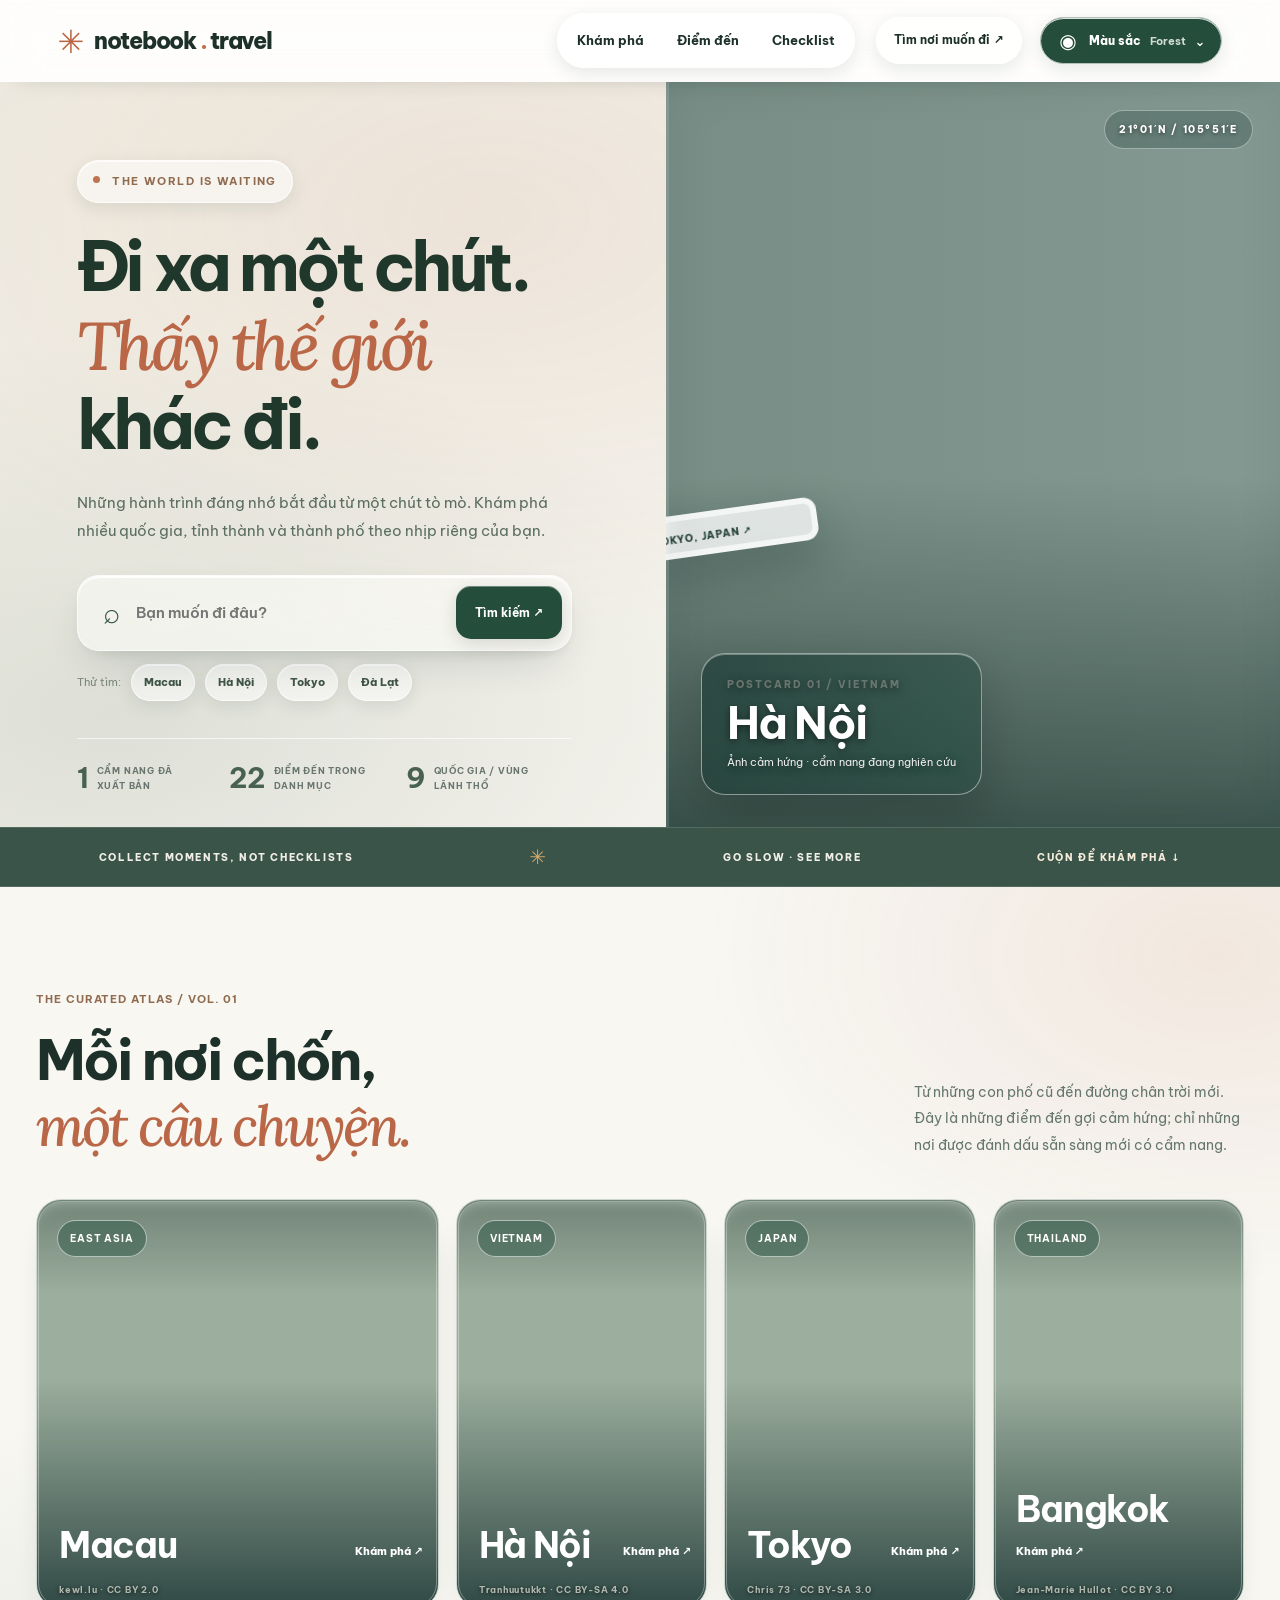
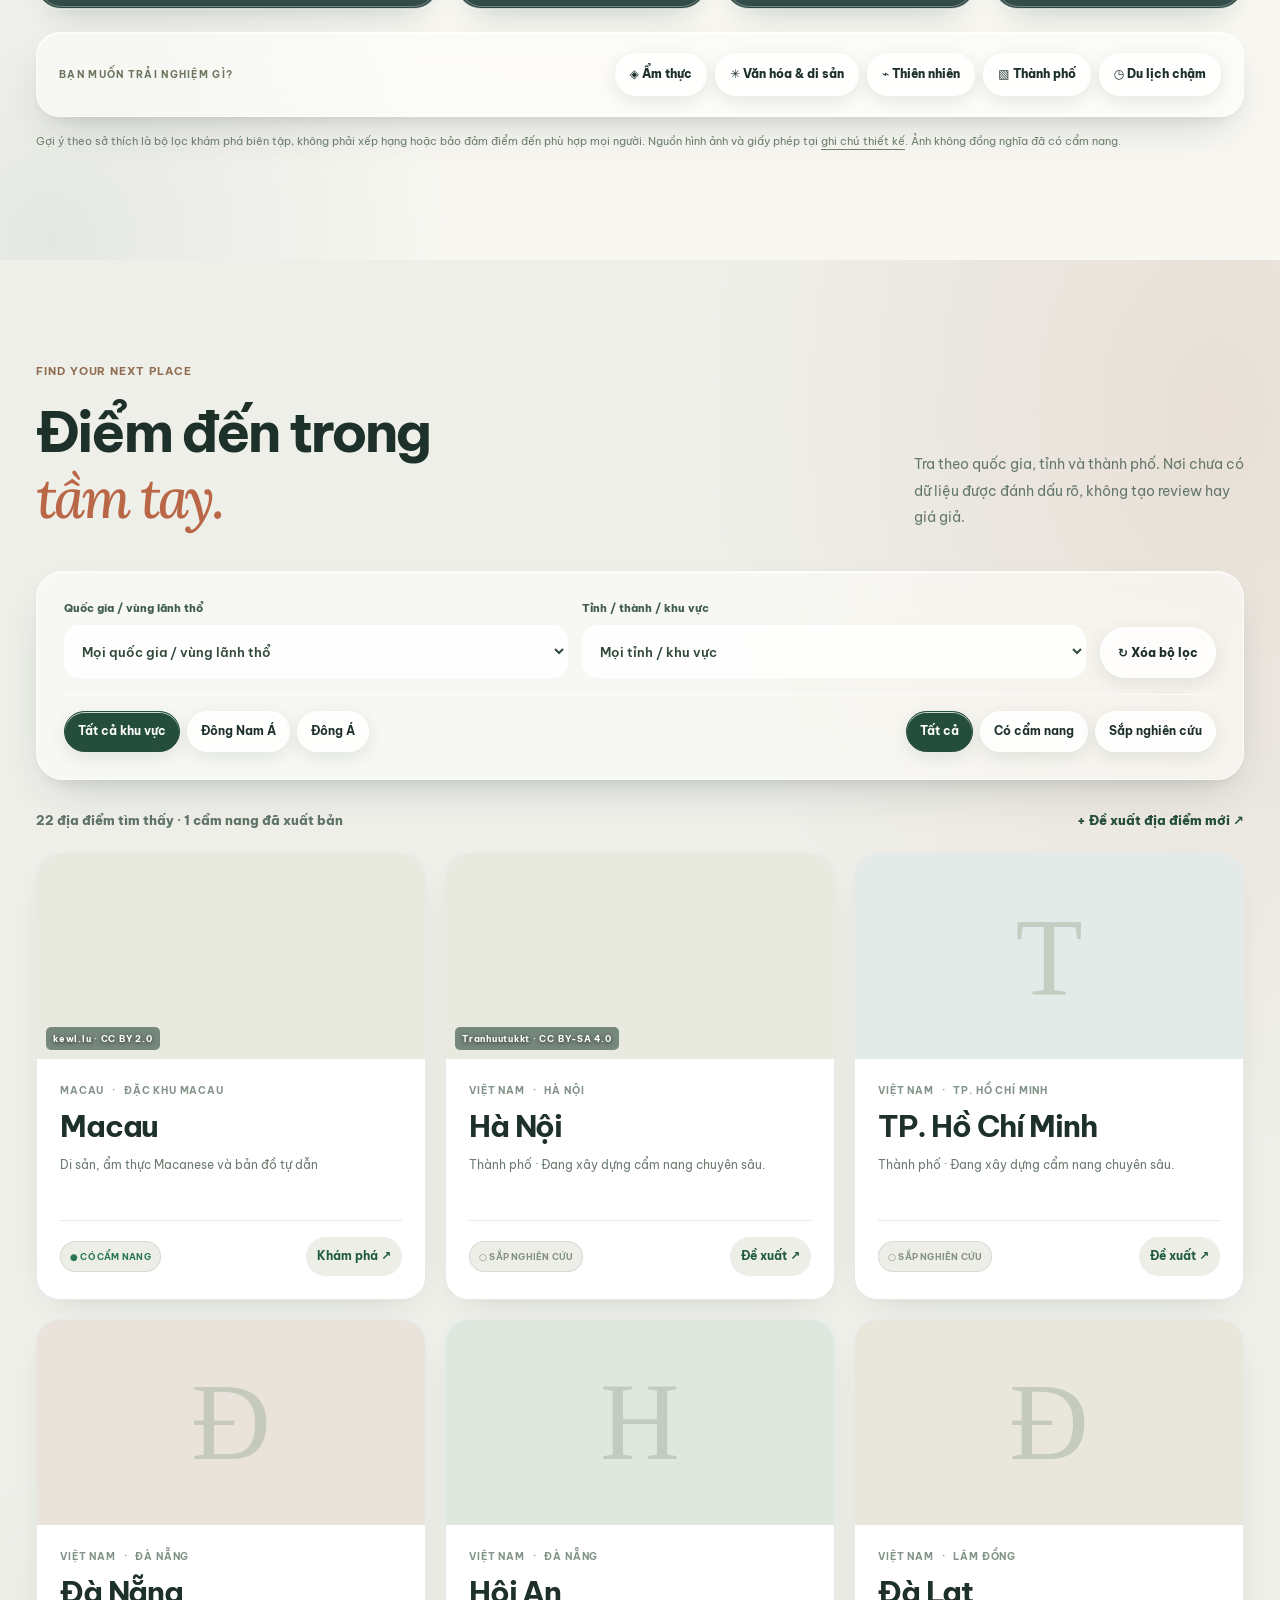
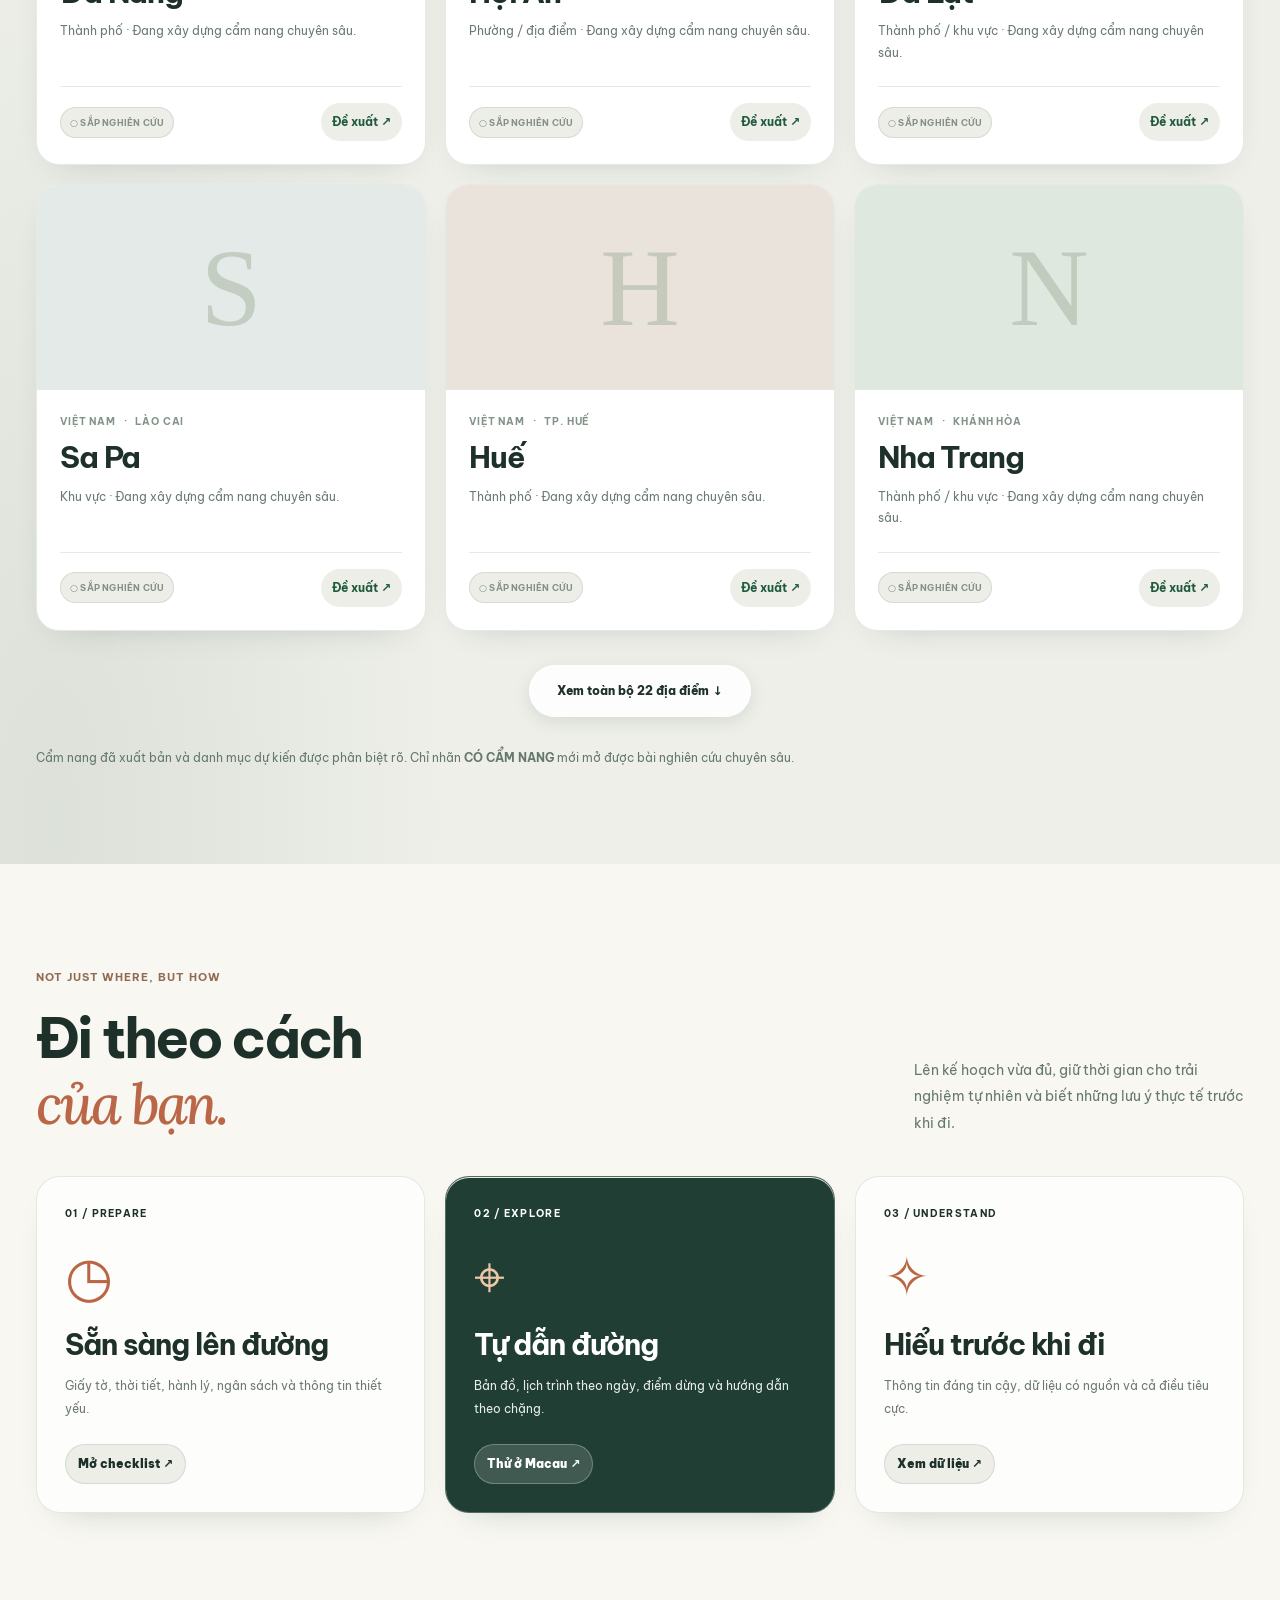
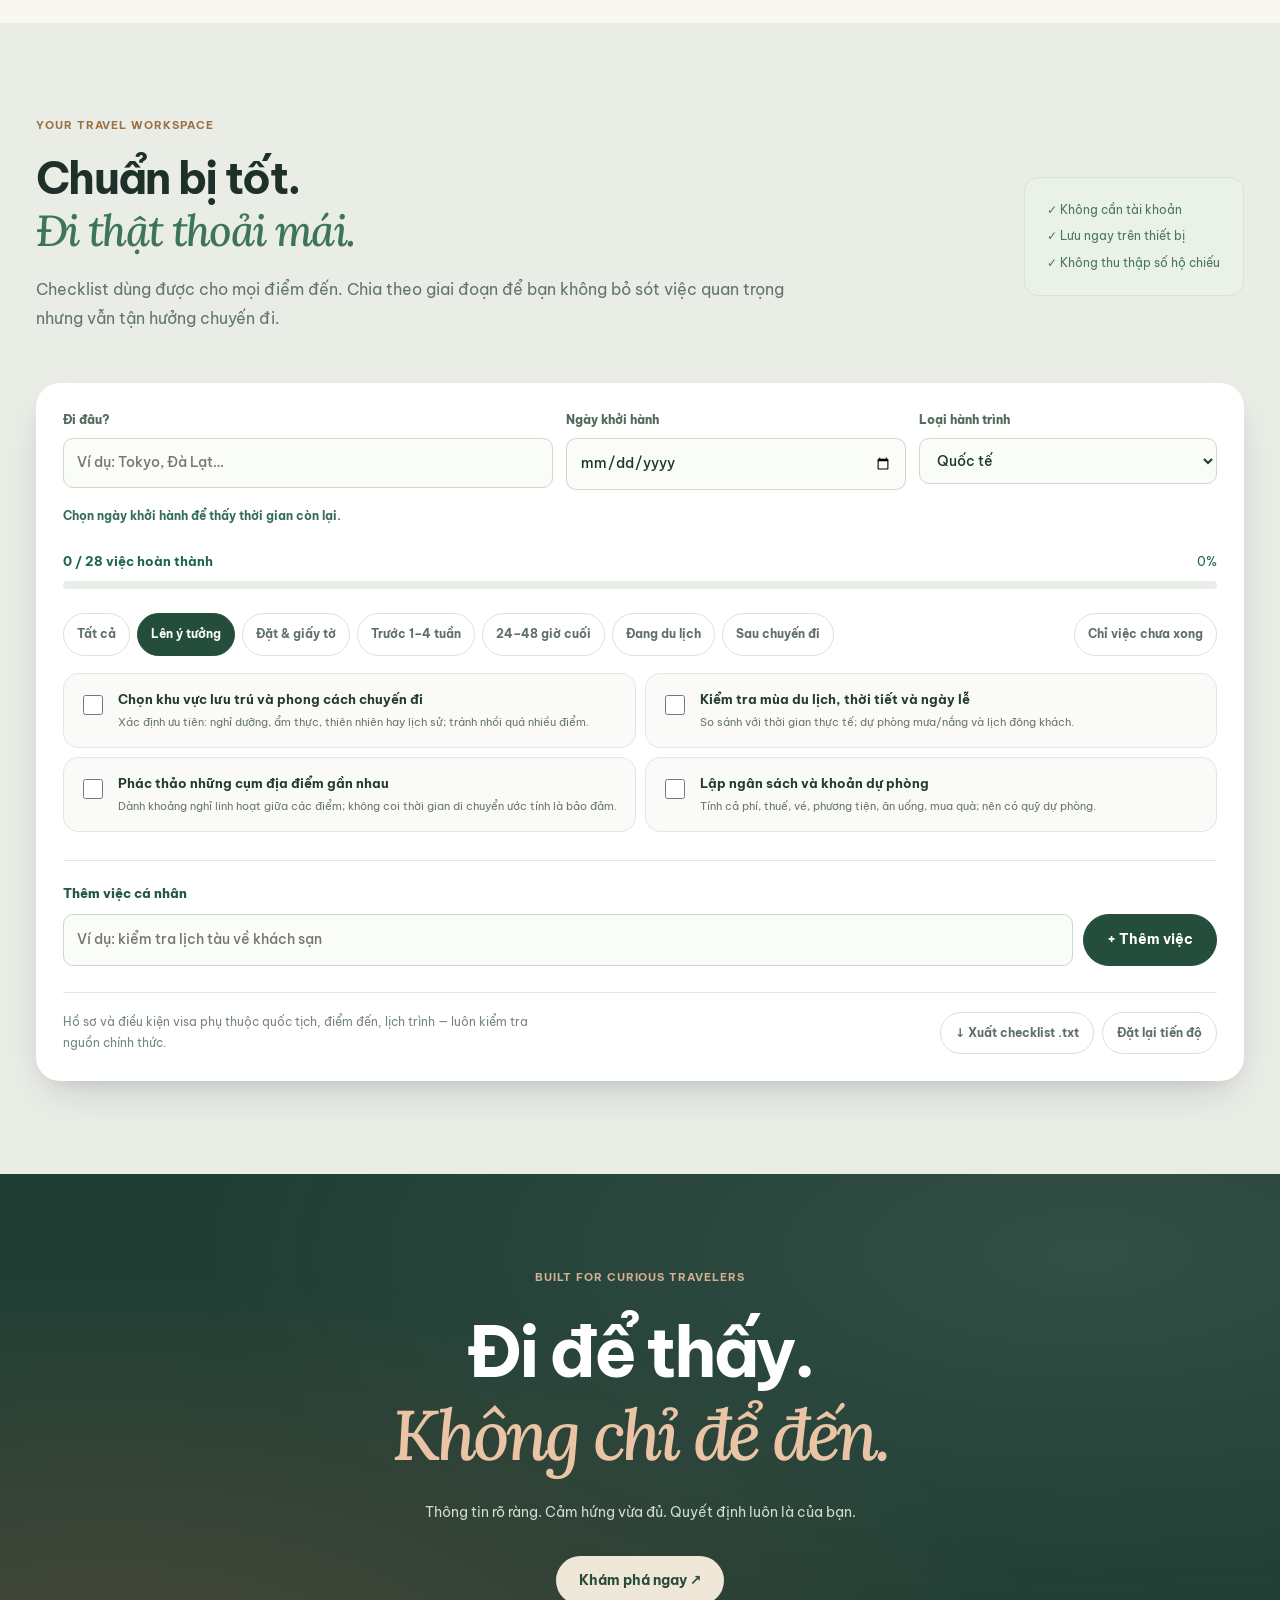
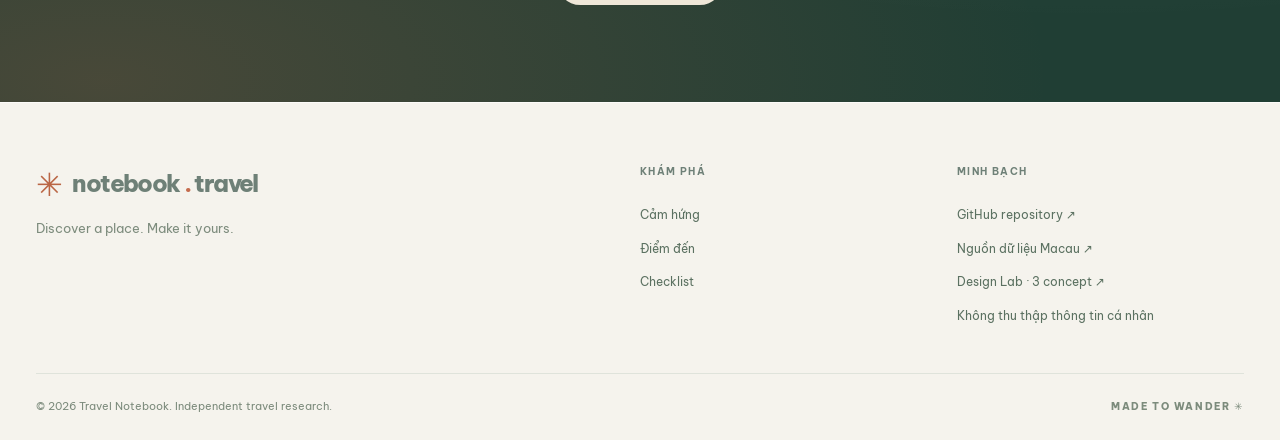
==== commit 88c2b0b1: "ux: enable lightweight adaptive glass highlights in index.html" ====
--- a/index.html
+++ b/index.html
@@ -1,2 +1,2 @@
 <!doctype html>
-<html lang="vi"><head><meta charset="utf-8"><meta name="viewport" content="width=device-width,initial-scale=1"><meta name="theme-color" content="#f8f7f2"><meta name="description" content="Travel Notebook: thư viện du lịch có nguồn, bản đồ, check-in, ẩm thực, khách sạn, chi phí và điều cần tránh."><meta property="og:title" content="Travel Notebook — Cẩm nang du lịch có nguồn"><meta property="og:description" content="Khám phá nhiều quốc gia, tỉnh và thành phố. Bộ lọc địa điểm, checklist chuẩn bị chuyến đi và cẩm nang đáng tin cậy."><title>Travel Notebook — Cẩm nang du lịch có nguồn</title><link rel="icon" href="data:image/svg+xml,%3Csvg xmlns='http://www.w3.org/2000/svg' viewBox='0 0 64 64'%3E%3Crect width='64' height='64' rx='15' fill='%23163d34'/%3E%3Ctext x='32' y='43' text-anchor='middle' font-size='42' fill='%23ffdf9f'%3E%E2%97%88%3C/text%3E%3C/svg%3E"><link rel="stylesheet" href="./assets/site.css"><link rel="stylesheet" href="./assets/home.css"><script>(function(){var c=new URLSearchParams(location.search).get("concept");if(["minimal","immersive","bento"].includes(c))document.documentElement.dataset.concept=c;})();</script><link rel="stylesheet" href="./assets/design-v3.css"><link rel="preconnect" href="https://upload.wikimedia.org"><link rel="preconnect" href="https://thumb.wikimedia.org"><script>(function(){try{var t=localStorage.getItem('travel-notebook-color-theme-v1');if(['forest','ocean','sunset','lavender','sakura','midnight'].includes(t))document.documentElement.dataset.colorTheme=t;}catch(e){}})();</script><link rel="preconnect" href="https://fonts.googleapis.com"><link rel="preconnect" href="https://fonts.gstatic.com" crossorigin><link href="https://fonts.googleapis.com/css2?family=Be+Vietnam+Pro:wght@400;500;600;700;800&family=Lora:ital,wght@1,400;1,500;1,600&display=swap" rel="stylesheet"><link rel="stylesheet" href="./assets/themes.css"><script defer src="./assets/theme.js"></script><link rel="stylesheet" href="./assets/typography-v4.css"><link rel="stylesheet" href="./assets/liquid-glass.css"></head><body data-page="home"><a class="discoveryskip" href="#main-content">Bỏ qua điều hướng</a><div id="app"></div><script type="module" src="./assets/app.js"></script></body></html>+<html lang="vi"><head><meta charset="utf-8"><meta name="viewport" content="width=device-width,initial-scale=1"><meta name="theme-color" content="#f8f7f2"><meta name="description" content="Travel Notebook: thư viện du lịch có nguồn, bản đồ, check-in, ẩm thực, khách sạn, chi phí và điều cần tránh."><meta property="og:title" content="Travel Notebook — Cẩm nang du lịch có nguồn"><meta property="og:description" content="Khám phá nhiều quốc gia, tỉnh và thành phố. Bộ lọc địa điểm, checklist chuẩn bị chuyến đi và cẩm nang đáng tin cậy."><title>Travel Notebook — Cẩm nang du lịch có nguồn</title><link rel="icon" href="data:image/svg+xml,%3Csvg xmlns='http://www.w3.org/2000/svg' viewBox='0 0 64 64'%3E%3Crect width='64' height='64' rx='15' fill='%23163d34'/%3E%3Ctext x='32' y='43' text-anchor='middle' font-size='42' fill='%23ffdf9f'%3E%E2%97%88%3C/text%3E%3C/svg%3E"><link rel="stylesheet" href="./assets/site.css"><link rel="stylesheet" href="./assets/home.css"><script>(function(){var c=new URLSearchParams(location.search).get("concept");if(["minimal","immersive","bento"].includes(c))document.documentElement.dataset.concept=c;})();</script><link rel="stylesheet" href="./assets/design-v3.css"><link rel="preconnect" href="https://upload.wikimedia.org"><link rel="preconnect" href="https://thumb.wikimedia.org"><script>(function(){try{var t=localStorage.getItem('travel-notebook-color-theme-v1');if(['forest','ocean','sunset','lavender','sakura','midnight'].includes(t))document.documentElement.dataset.colorTheme=t;}catch(e){}})();</script><link rel="preconnect" href="https://fonts.googleapis.com"><link rel="preconnect" href="https://fonts.gstatic.com" crossorigin><link href="https://fonts.googleapis.com/css2?family=Be+Vietnam+Pro:wght@400;500;600;700;800&family=Lora:ital,wght@1,400;1,500;1,600&display=swap" rel="stylesheet"><link rel="stylesheet" href="./assets/themes.css"><script defer src="./assets/theme.js"></script><link rel="stylesheet" href="./assets/typography-v4.css"><link rel="stylesheet" href="./assets/liquid-glass.css"><script defer src="./assets/liquid-glass.js"></script></head><body data-page="home"><a class="discoveryskip" href="#main-content">Bỏ qua điều hướng</a><div id="app"></div><script type="module" src="./assets/app.js"></script></body></html>
--- a/assets/liquid-glass.css
+++ b/assets/liquid-glass.css
@@ -512,3 +512,27 @@
  .v3-hero-search,.v3-filters,.v3-moods,.theme-panel,.v3-place-card{border:2px solid var(--tone-ink)!important}
  .v3-place-body>p,.v3-section-heading>p,.v3-how-card p{color:var(--tone-ink)!important}
 }
+
+
+/* Specular cue reacts only to pointer on an active control; never blocks hit testing. */
+@media(hover:hover) and (pointer:fine) and (prefers-reduced-motion:no-preference){
+  .v3-hero-search,.v3-filters,.v3-moods,.v3-header .theme-trigger,
+  body[data-page=city] .guide-toolbar{position:relative;isolation:isolate}
+  .v3-hero-search::after,.v3-filters::after,.v3-moods::after,
+  .v3-header .theme-trigger::after,
+  body[data-page=city] .guide-toolbar::after{
+    content:"";position:absolute;inset:1px;pointer-events:none;z-index:0;
+    border-radius:inherit;
+    background:radial-gradient(ellipse 58% 120% at var(--lg-x,50%) var(--lg-y,-55%),
+       color-mix(in srgb,var(--lg-highlight) 65%,transparent),
+       transparent 71%);
+    opacity:0;transition:opacity .22s ease;
+  }
+  .v3-hero-search:hover::after,.v3-filters:hover::after,.v3-moods:hover::after,
+  .v3-header .theme-trigger:hover::after,body[data-page=city] .guide-toolbar:hover::after{opacity:.52}
+  .v3-hero-search>*,
+  .v3-filters>*,
+  .v3-moods>*,
+  .v3-header .theme-trigger>*,
+  body[data-page=city] .guide-toolbar>*{position:relative;z-index:1}
+}
